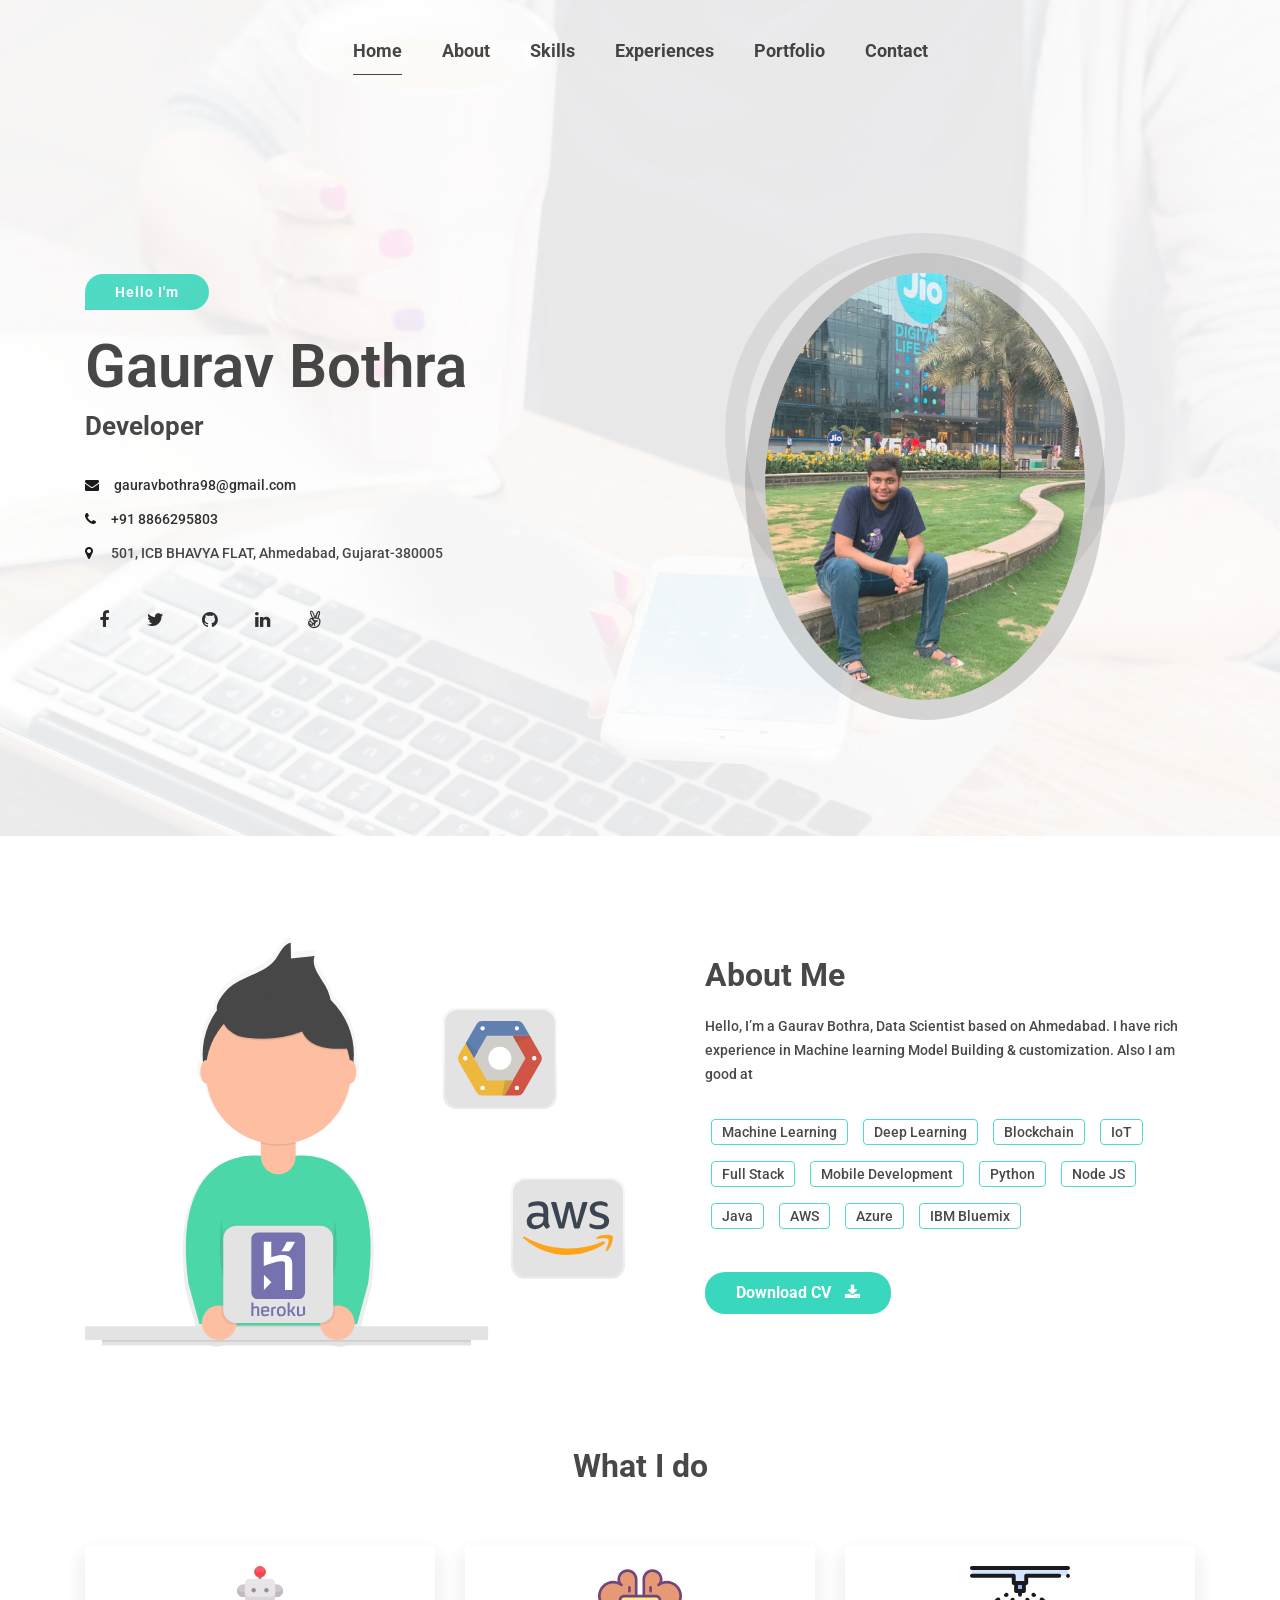
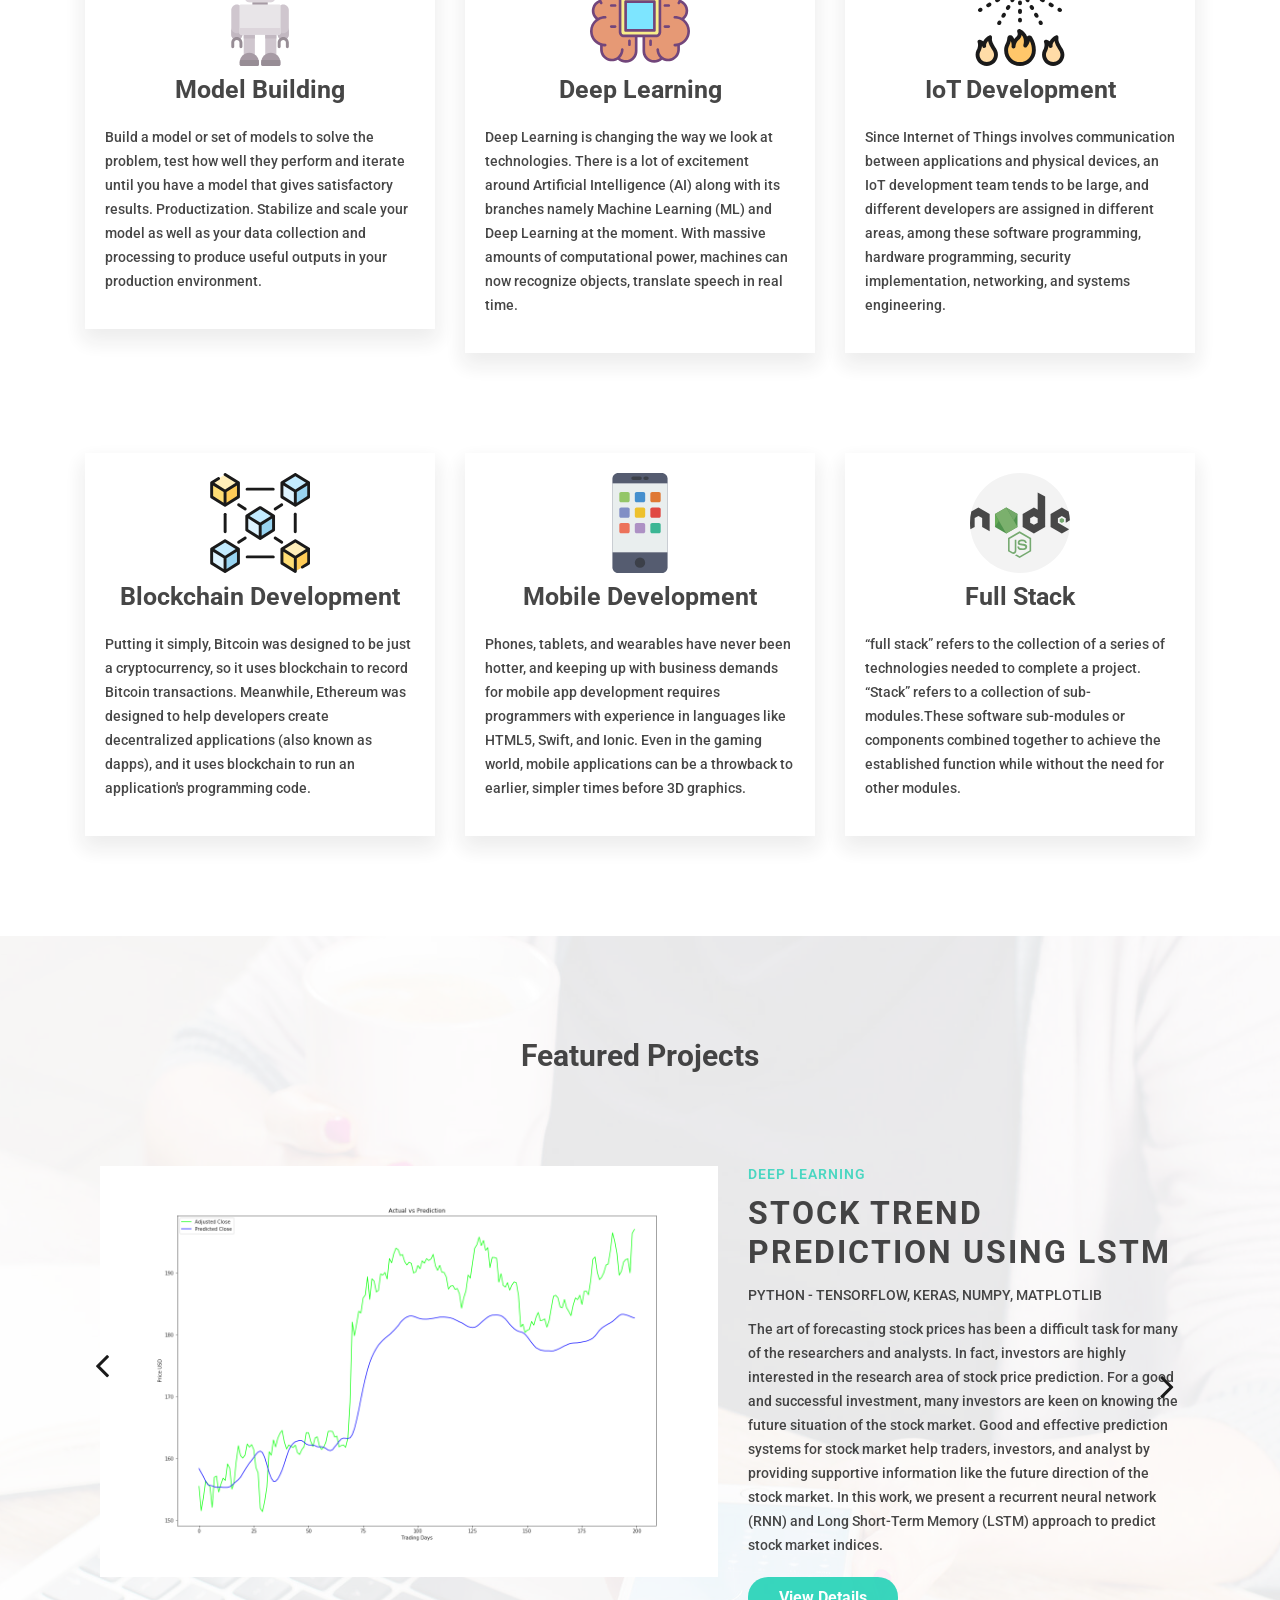
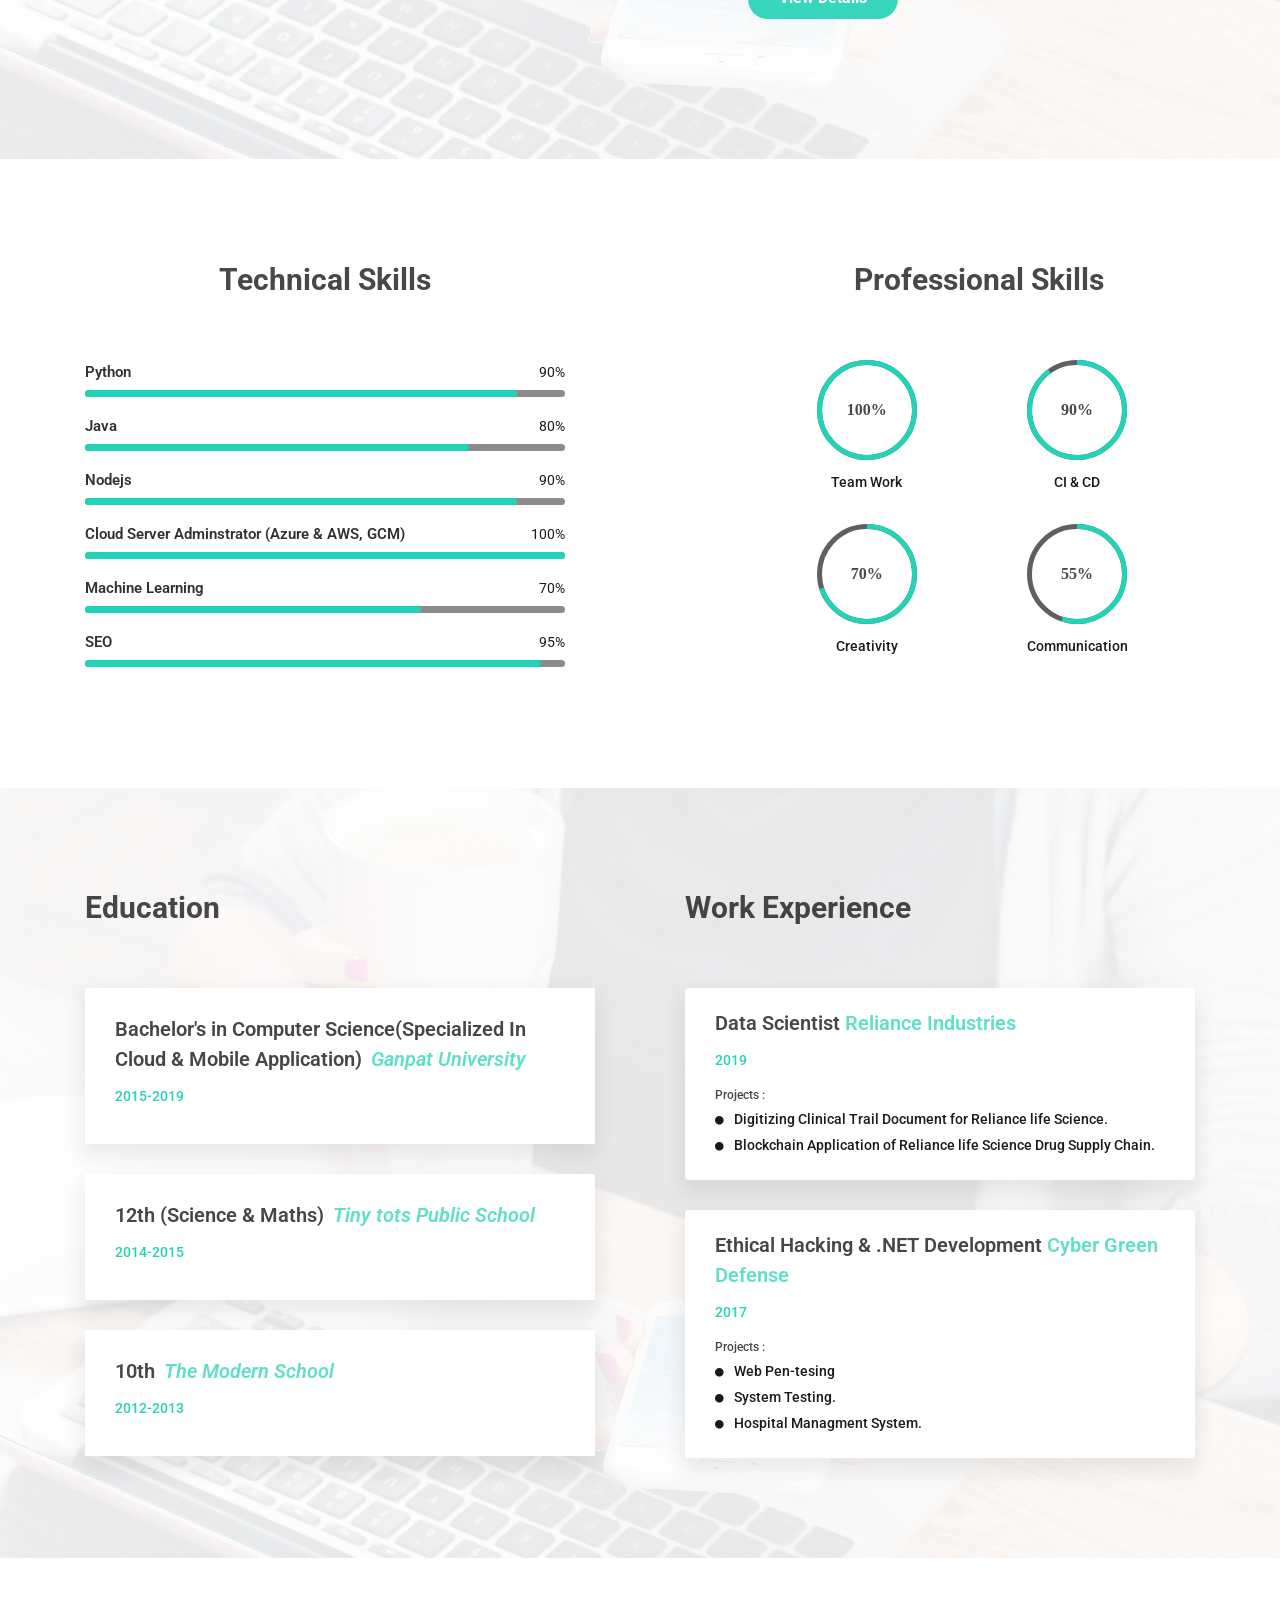
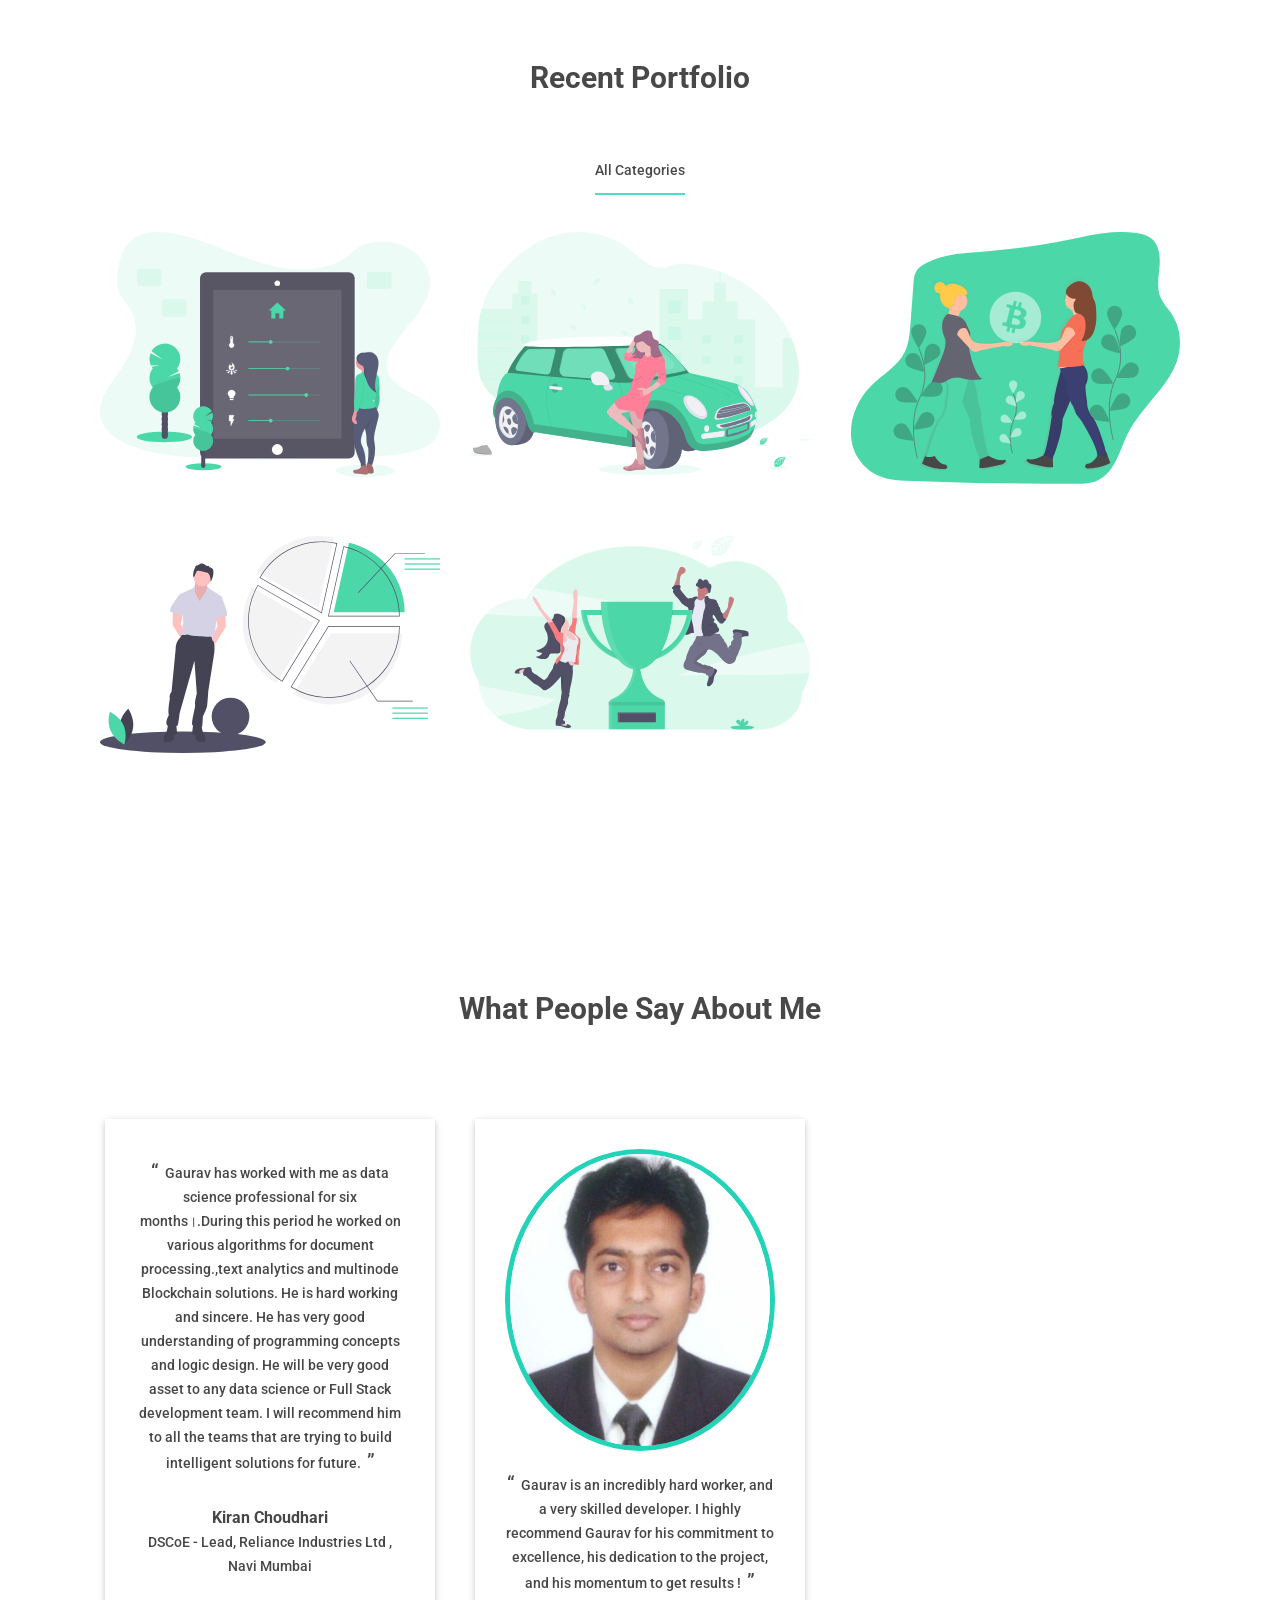
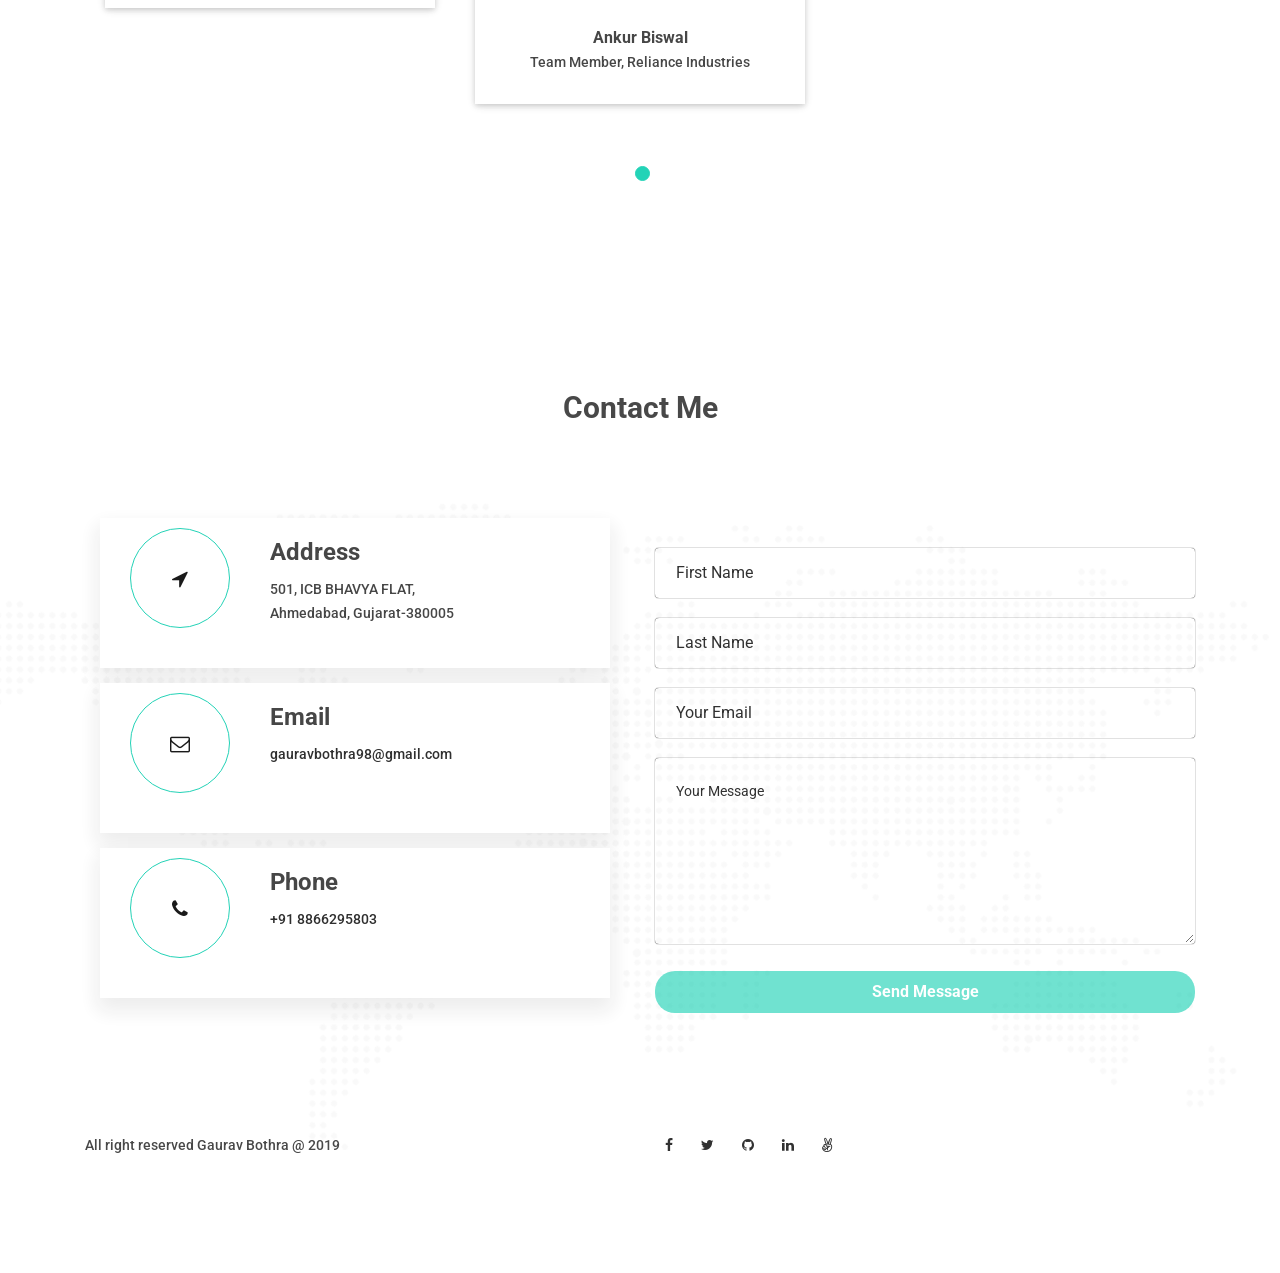
==== index.html @ 5c500e9c "add new project :: ABSA" ====
<!doctype html>
<html lang="en">

<head>
    <title>Gaurav Bothra : Blockchain Developer | ML & DL Expert | IoT Developer </title>
    <!-- Required meta tags -->
    <meta charset="utf-8">
    <meta http-equiv="X-UA-Compatible" content="IE=edge">
    <meta name="description"
        content="Gaurav Bothra : Blockchain Developer | ML & DL Expert | IoT Developer | Full Stack Developer" />
    <meta name="keywords"
        content="Gaurav Bothra, Blockchain, Machine Learning, Deep Learning, Internet of Things, Cloud Computing, Linux Developer, Networking, Server Administration, Nodejs, python, java, Android, Swift, gauravbothra98@gmail.com, gaurav bothra, ankur,expert iot developers,gaurav mobile,firebase ml vision,dl to ml,ganpat university,ionic app development in ahmedabad,ml to dl,bluemix iot,azure opencv,blockchain python,iot blockchain,blockchain developer,pharmaceutical forecasting models " />
    <meta property="og:site_name" content="Gaurav Bothra">
    <meta name="viewport" content="width=device-width, initial-scale=1, shrink-to-fit=no">
    <meta property="og:title"
        content="Gaurav Bothra : Blockchain Developer | ML & DL Expert | IoT Developer | Full Stack Developer" />
    <meta property="og:type" content="website" />
    <meta property="og:locale" content="en_GB" />
    <meta property="og:url" content="https://gaurav-bothra.github.io/" />
    <meta property="og:image" content="https://gaurav-bothra.github.io/assets/images/profile-min.jpg" />
    <meta property="og:image:secure_url" content="https://gaurav-bothra.github.io/assets/images/profile-min.jpg" />
    <meta property="og:image:type" content="image/jpeg" />
    <meta property="og:image:width" content="400" />
    <meta property="og:image:height" content="300" />
    <meta 
     name='viewport' 
     content='width=device-width, initial-scale=1.0, maximum-scale=1.0, user-scalable=0' 
/>
    <meta property="og:image:alt" content="Gaurav Bothra" />
    <script src="https://cdn.onesignal.com/sdks/OneSignalSDK.js" async=""></script>
<script>
  var OneSignal = window.OneSignal || [];
  OneSignal.push(function() {
    OneSignal.init({
      appId: "223c9921-5745-4fd7-af3d-1e170a75973d",
    });
  });
</script>
    <link rel="apple-touch-icon" sizes="57x57" href="/icons/apple-icon-57x57.png">
<link rel="apple-touch-icon" sizes="60x60" href="/icons/apple-icon-60x60.png">
<link rel="apple-touch-icon" sizes="72x72" href="/icons/apple-icon-72x72.png">
<link rel="apple-touch-icon" sizes="76x76" href="/icons/apple-icon-76x76.png">
<link rel="apple-touch-icon" sizes="114x114" href="/icons/apple-icon-114x114.png">
<link rel="apple-touch-icon" sizes="120x120" href="/icons/apple-icon-120x120.png">
<link rel="apple-touch-icon" sizes="144x144" href="/icons/apple-icon-144x144.png">
<link rel="apple-touch-icon" sizes="152x152" href="/icons/apple-icon-152x152.png">
<link rel="apple-touch-icon" sizes="180x180" href="/icons/apple-icon-180x180.png">
<link rel="icon" type="image/png" sizes="192x192"  href="/icons/android-icon-192x192.png">
<link rel="icon" type="image/png" sizes="32x32" href="/icons/favicon-32x32.png">
<link rel="icon" type="image/png" sizes="96x96" href="/icons/favicon-96x96.png">
<link rel="icon" type="image/png" sizes="16x16" href="/icons/favicon-16x16.png">
<link rel="manifest" href="/icons/manifest.json">
<meta name="msapplication-TileColor" content="#ffffff">
<meta name="msapplication-TileImage" content="/ms-icon-144x144.png">
<meta name="theme-color" content="#37d6bd">
    <!-- Google Tag Manager -->
    <script>
        (function (w, d, s, l, i) {
            w[l] = w[l] || [];
            w[l].push({
                'gtm.start': new Date().getTime(),
                event: 'gtm.js'
            });
            var f = d.getElementsByTagName(s)[0],
                j = d.createElement(s),
                dl = l != 'dataLayer' ? '&l=' + l : '';
            j.async = true;
            j.src =
                'https://www.googletagmanager.com/gtm.js?id=' + i + dl;
            f.parentNode.insertBefore(j, f);
        })(window, document, 'script', 'dataLayer', 'GTM-N3LH64W');
    </script>
    <!-- End Google Tag Manager -->
    <!-- FAV AND ICONS   -->
    <link rel="shortcut icon" type="image/png" href="/images/favicon.png">


    <!-- Google Font-->
    <link href="//fonts.googleapis.com/css?family=Roboto" rel="stylesheet">
    <!-- Font Awesome -->
    <link rel="stylesheet" href="https://cdnjs.cloudflare.com/ajax/libs/font-awesome/4.7.0/css/font-awesome.min.css">
    <!-- Bootstrap CSS -->
    <link rel="stylesheet" href="assets/plugins/css/bootstrap.min.css">
    <!-- Animate CSS-->
    <link rel="stylesheet" href="assets/plugins/css/animate.css">
    <!-- Owl Carousel CSS-->
    <link rel="stylesheet" href="assets/plugins/css/owl.css">
    <!-- Fancybox-->
    <link rel="stylesheet" href="assets/plugins/css/jquery.fancybox.min.css">

    <!-- Custom CSS-->
    <link rel="stylesheet" href="assets/css/styles.css">
    <link rel="stylesheet" href="assets/css/responsive.css">
    <!-- Global site tag (gtag.js) - Google Analytics -->
<script async src="https://www.googletagmanager.com/gtag/js?id=UA-27256132-4"></script>
<script>
  window.dataLayer = window.dataLayer || [];
  function gtag(){dataLayer.push(arguments);}
  gtag('js', new Date());

  gtag('config', 'UA-27256132-4');
</script>


    <script type='application/ld+json'>
        {
            "@context": "http://www.schema.org",
            "@type": "person",
            "name": "Gaurav Bothra",
            "jobTitle": "Data Scientist & Software Developer",
            "url": "https://gaurav-bothra.github.io/assets/images/profile.jpg",
            "address": {
                "@type": "PostalAddress",
                "streetAddress": "501 ICB Bhavya Flat, Opp Parimal Hospital",
                "addressLocality": "Ahmedabad",
                "addressRegion": "Gujarat",
                "postalCode": "380005",
                "addressCountry": "India"
            },
            "email": "gauravbothra98@gmail.com",
            "telephone": "+91 8866295804",
            "birthDate": "1998-07-12"
        }
    </script>
    <script type="application/ld+json">
        {
            "@context": "https://schema.org",
            "@type": "Person",
            "name": "Gaurav Bothra",
            "url": "https://gaurav-bothra.github.io",
            "sameAs": [
                "http://www.facebook.com/w0rm32",
                "http://www.linkedin.com/in/gauravbothra",
                "https://github.com/gaurav-bothra"
            ]
        }
    </script>

    <script type='application/ld+json'>
        {
            "@context": "http://www.schema.org",
            "@type": "product",
            "brand": "Machine Learning & Deep Learning",
            "name": "Stock Price Prediction",
            "image": "https://github.com/gaurav-bothra/LSTM_Stock_Trend_Prediction",
            "description": "The art of forecasting stock prices has been a difficult task for many of the researchers and analysts. In fact, investors are highly interested in the research area of stock price prediction. For a good and successful investment, many investors are keen on knowing the future situation of the stock market. Good and effective prediction systems for stock market help traders, investors, and analyst by providing supportive information like the future direction of the stock market. In this work, we present a recurrent neural network (RNN) and Long Short-Term Memory (LSTM) approach to predict stock market indices.",
            "aggregateRating": {
                "@type": "aggregateRating",
                "ratingValue": "5",
                "reviewCount": "5"
            }
        }
    </script>

    <script type='application/ld+json'>
        {
            "@context": "http://www.schema.org",
            "@type": "WebSite",
            "name": "Gaurav Bothra",
            "alternateName": "Gaurav Bothra",
            "url": "https://gaurav-bothra.github.io"
        }
    </script>
    <meta name="msvalidate.01" content="E7F02C8D6FAFC712284FDE3CC5578C6F" />

</head>

<body class="white-vertion black-bg">

    <!-- Google Tag Manager (noscript) -->
    <noscript><iframe src="https://www.googletagmanager.com/ns.html?id=GTM-N3LH64W" height="0" width="0"
            style="display:none;visibility:hidden"></iframe></noscript>
    <!-- End Google Tag Manager (noscript) -->
    <!-- Start Loader -->
    <div class="section-loader">
        <div class="loader">
            <div></div>
            <div></div>
        </div>
    </div>
    <!-- End Loader -->

    <!--
        ===================
           NAVIGATION
        ===================
        -->
    <header class="black-bg mh-header mh-fixed-nav nav-scroll mh-xs-mobile-nav" id="mh-header">
        <div class="overlay"></div>
        <div class="container">
            <div class="row">
                <nav class="navbar navbar-expand-lg mh-nav nav-btn">
                    <button class="navbar-toggler" type="button" data-toggle="collapse"
                        data-target="#navbarSupportedContent" aria-controls="navbarSupportedContent"
                        aria-expanded="false" aria-label="Toggle navigation">
                        <span class="navbar-toggler-icon icon"></span>
                    </button>

                    <div class="collapse navbar-collapse" id="navbarSupportedContent">
                        <ul class="navbar-nav mr-auto ml-auto">
                            <li class="nav-item active">
                                <a class="nav-link" href="#home">Home</a>
                            </li>
                            <li class="nav-item">
                                <a class="nav-link" href="#about">About</a>
                            </li>
                            <li class="nav-item">
                                <a class="nav-link" href="#skills">Skills</a>
                            </li>
                            <li class="nav-item">
                                <a class="nav-link" href="#experience">Experiences</a>
                            </li>
                            <li class="nav-item">
                                <a class="nav-link" href="#portfolio">Portfolio</a>
                            </li>
                            <li class="nav-item">
                                <a class="nav-link" href="#contact">Contact</a>
                            </li>
                        </ul>
                    </div>
                </nav>
            </div>
        </div>
    </header>

    <!--
        ===================
           Home
        ===================
        -->
    <section class="mh-home image-bg home-2-img" id="home">
        <div class="img-foverlay img-color-overlay">
            <div class="container">
                <div class="row section-separator xs-column-reverse vertical-middle-content home-padding">
                    <div class="col-sm-6">
                        <div class="mh-header-info">
                            <div class="mh-promo wow fadeInUp" data-wow-duration="0.8s" data-wow-delay="0.1s">
                                <span>Hello I'm</span>
                            </div>

                            <h2 class="wow fadeInUp" data-wow-duration="0.8s" data-wow-delay="0.2s">Gaurav Bothra</h2>
                            <h4 class="wow fadeInUp" data-wow-duration="0.8s" data-wow-delay="0.3s">Developer</h4>

                            <ul>
                                <li class="wow fadeInUp" data-wow-duration="0.8s" data-wow-delay="0.4s"><i
                                        class="fa fa-envelope"></i><a
                                        href="mailto:gauravbothra98@gmail.com">gauravbothra98@gmail.com</a></li>
                                <li class="wow fadeInUp" data-wow-duration="0.8s" data-wow-delay="0.5s"><i
                                        class="fa fa-phone"></i><a href="callto:+91 8866295803">+91 8866295803</a></li>
                                <li class="wow fadeInUp" data-wow-duration="0.8s" data-wow-delay="0.6s"><i
                                        class="fa fa-map-marker"></i>
                                    <address>501, ICB BHAVYA FLAT, Ahmedabad, Gujarat-380005</address>
                                </li>
                            </ul>

                            <ul class="social-icon wow fadeInUp" data-wow-duration="0.8s" data-wow-delay="0.7s">
                                <li><a href="https://www.facebook.com/w0rm1339"><i class="fa fa-facebook"></i></a></li>
                                <li><a href="https://twitter.com/gauravbothra1"><i class="fa fa-twitter"></i></a></li>
                                <li><a href="https://github.com/gaurav-bothra/"><i class="fa fa-github"></i></a></li>
                                <li><a href="https://www.linkedin.com/in/gaurav-bothra-63171013a/"><i class="fa fa-linkedin"></i></a></li>
                                <li><a href="https://angel.co/gaurav-bothra-3"><i class="fa fa-angellist"></i></a></li>
                            </ul>
                        </div>
                    </div>
                    <div class="col-sm-6">
                        <div class="hero-img wow fadeInUp" data-wow-duration="0.8s" data-wow-delay="0.6s">
                            <div class="img-border">
                                <img src="assets/images/profile.jpg" alt="" class="img-fluid">
                            </div>
                        </div>
                    </div>
                </div>
            </div>
        </div>
    </section>

    <!--
        ===================
           ABOUT
        ===================
        -->
    <section class="mh-about" id="about">
        <div class="container">
            <div class="row section-separator">
                <div class="col-sm-12 col-md-6">
                    <div class="mh-about-img shadow-2 wow fadeInUp" data-wow-duration="0.8s" data-wow-delay="0.4s">
                        <img src="assets/images/undraw_cloud_hosting_aodd.svg" alt="" class="img-fluid">
                    </div>
                </div>
                <div class="col-sm-12 col-md-6">
                    <div class="mh-about-inner">
                        <h2 class="wow fadeInUp" data-wow-duration="0.8s" data-wow-delay="0.1s">About Me</h2>
                        <p class="wow fadeInUp" data-wow-duration="0.8s" data-wow-delay="0.2s">Hello, I’m a Gaurav
                            Bothra, Data Scientist based on Ahmedabad.
                            I have rich experience in Machine learning Model Building &
                            customization. Also I am good at</p>
                        <div class="mh-about-tag wow fadeInUp" data-wow-duration="0.8s" data-wow-delay="0.3s">
                            <ul>
                                <li><span>Machine Learning</span></li>
                                <li><span>Deep Learning</span></li>
                                <li><span>Blockchain</span></li>
                                <li><span>IoT</span></li>
                                <li><span>Full Stack</span></li>
                                <li><span>Mobile Development</span></li>
                                <li><span>Python</span></li>
                                <li><span>Node JS</span></li>
                                <li><span>Java</span></li>
                                <li><span>AWS</span></li>
                                <li><span>Azure</span></li>
                                <li><span>IBM Bluemix</span></li>
                            </ul>
                        </div>
                        <a href="/assets/Gaurav Bothra.pdf" class="btn btn-fill wow fadeInUp" data-wow-duration="0.8s"
                            data-wow-delay="0.4s">Download CV <i class="fa fa-download"></i></a>
                    </div>
                </div>
            </div>
        </div>
    </section>

    <!--
        ===================
           SERVICE
        ===================
        -->
    <section class="mh-service">
        <div class="container">
            <div class="row">
                <div class="col-sm-12 text-center section-title wow fadeInUp" data-wow-duration="0.8s"
                    data-wow-delay="0.2s">
                    <h2>What I do</h2>
                </div>
                <div class="col-sm-4">
                    <div class="mh-service-item shadow-1 dark-bg wow fadeInUp" data-wow-duration="0.8s"
                        data-wow-delay="0.3s">
                        <center><svg height="100px" viewBox="-109 0 512 512" width="100px"
                                xmlns="http://www.w3.org/2000/svg">
                                <path
                                    d="m28.476562 197.242188c-15.703124 0-28.476562 12.773437-28.476562 28.476562v124.566406c0 15.703125 12.773438 28.476563 28.476562 28.476563 15.703126 0 28.476563-12.773438 28.476563-28.476563v-124.570312c0-15.699219-12.777344-28.472656-28.476563-28.472656zm0 0"
                                    fill="#cac0c9" />
                                <path
                                    d="m28.476562 344.058594c-15.703124 0-28.476562-12.777344-28.476562-28.476563v34.703125c0 15.703125 12.773438 28.476563 28.476562 28.476563 15.703126 0 28.476563-12.773438 28.476563-28.476563v-34.703125c0 15.699219-12.777344 28.476563-28.476563 28.476563zm0 0"
                                    fill="#bbb0ba" />
                                <path
                                    d="m49.429688 420.671875c-4.152344 0-7.519532-3.367187-7.519532-7.523437v-20.953126c0-7.40625-6.027344-13.433593-13.433594-13.433593s-13.433593 6.027343-13.433593 13.433593v20.953126c0 4.15625-3.367188 7.523437-7.519531 7.523437-4.15625 0-7.523438-3.367187-7.523438-7.523437v-20.953126c0-15.703124 12.773438-28.476562 28.476562-28.476562 15.703126 0 28.476563 12.773438 28.476563 28.476562v20.953126c0 4.15625-3.367187 7.523437-7.523437 7.523437zm0 0"
                                    fill="#8c808a" />
                                <path
                                    d="m179.039062 170.925781h-63.515624c-4.152344 0-7.519532 3.371094-7.519532 7.523438v26.3125c0 4.15625 3.367188 7.523437 7.519532 7.523437h63.515624c4.15625 0 7.523438-3.367187 7.523438-7.523437v-26.3125c0-4.15625-3.367188-7.523438-7.523438-7.523438zm0 0"
                                    fill="#9c8f9a" />
                                <path
                                    d="m147.28125 81.546875c-4.152344 0-7.519531-3.367187-7.519531-7.519531v-23.566406c0-4.152344 3.367187-7.519532 7.519531-7.519532 4.15625 0 7.523438 3.367188 7.523438 7.519532v23.566406c0 4.152344-3.367188 7.519531-7.523438 7.519531zm0 0"
                                    fill="#8c808a" />
                                <path
                                    d="m113.191406 336.535156h-41.910156c-4.152344 0-7.523438 3.367188-7.523438 7.523438v113.035156c0 2.695312 1.445313 5.1875 3.785157 6.527344 2.339843 1.339844 5.21875 1.324218 7.546875-.042969 5.183594-3.042969 11.113281-4.652344 17.144531-4.652344s11.960937 1.609375 17.148437 4.652344c1.175782.691406 2.492188 1.035156 3.808594 1.035156 1.289063 0 2.578125-.332031 3.738282-.992187 2.339843-1.339844 3.78125-3.832032 3.78125-6.527344v-113.035156c0-4.15625-3.367188-7.523438-7.519532-7.523438zm0 0"
                                    fill="#cac0c9" />
                                <path
                                    d="m223.285156 336.535156h-41.910156c-4.15625 0-7.519531 3.367188-7.519531 7.523438v113.035156c0 2.695312 1.441406 5.1875 3.78125 6.527344 2.339843 1.339844 5.21875 1.324218 7.542969-.042969 5.1875-3.042969 11.117187-4.652344 17.148437-4.652344s11.960937 1.609375 17.148437 4.652344c1.175782.691406 2.492188 1.035156 3.808594 1.035156 1.289063 0 2.578125-.332031 3.738282-.992187 2.339843-1.339844 3.78125-3.832032 3.78125-6.527344v-113.035156c0-4.15625-3.367188-7.523438-7.519532-7.523438zm0 0"
                                    fill="#cac0c9" />
                                <path
                                    d="m113.191406 336.535156h-41.910156c-4.152344 0-7.523438 3.367188-7.523438 7.523438v27.074218h56.953126v-27.074218c0-4.15625-3.367188-7.523438-7.519532-7.523438zm0 0"
                                    fill="#bbb0ba" />
                                <path
                                    d="m223.285156 336.535156h-41.910156c-4.15625 0-7.519531 3.367188-7.519531 7.523438v27.074218h56.949219v-27.074218c0-4.15625-3.367188-7.523438-7.519532-7.523438zm0 0"
                                    fill="#bbb0ba" />
                                <path
                                    d="m232.035156 93.28125c-6.894531 0-13.503906 2.117188-19.113281 6.117188-1.980469 1.414062-3.152344 3.691406-3.152344 6.125v41.429687c0 2.429687 1.171875 4.710937 3.152344 6.125 5.609375 4 12.21875 6.113281 19.113281 6.113281 18.171875 0 32.953125-14.78125 32.953125-32.953125s-14.78125-32.957031-32.953125-32.957031zm0 0"
                                    fill="#cac0c9" />
                                <path
                                    d="m81.644531 99.398438c-5.609375-4-12.21875-6.117188-19.113281-6.117188-18.171875 0-32.957031 14.785156-32.957031 32.957031s14.785156 32.953125 32.957031 32.953125c6.890625 0 13.5-2.113281 19.113281-6.113281 1.976563-1.414063 3.152344-3.695313 3.152344-6.125v-41.429687c0-2.433594-1.175781-4.714844-3.152344-6.125zm0 0"
                                    fill="#cac0c9" />
                                <path
                                    d="m232.035156 134.695312c-6.894531 0-13.503906-2.113281-19.113281-6.113281-1.980469-1.414062-3.152344-3.695312-3.152344-6.125v24.496094c0 2.429687 1.171875 4.710937 3.152344 6.125 5.609375 4 12.21875 6.113281 19.113281 6.113281 18.171875 0 32.953125-14.78125 32.953125-32.953125 0-4.328125-.84375-8.460937-2.367187-12.25-4.875 12.121094-16.742188 20.707031-30.585938 20.707031zm0 0"
                                    fill="#bbb0ba" />
                                <path
                                    d="m81.644531 128.582031c-5.609375 4-12.21875 6.113281-19.113281 6.113281-13.84375 0-25.714844-8.585937-30.585938-20.707031-1.523437 3.789063-2.371093 7.921875-2.371093 12.25 0 18.171875 14.785156 32.953125 32.957031 32.953125 6.890625 0 13.5-2.113281 19.113281-6.113281 1.976563-1.414063 3.152344-3.695313 3.152344-6.125v-24.496094c0 2.429688-1.175781 4.710938-3.152344 6.125zm0 0"
                                    fill="#bbb0ba" />
                                <path
                                    d="m202.246094 66.503906h-109.929688c-12.441406 0-22.5625 10.125-22.5625 22.566406v74.335938c0 12.441406 10.121094 22.5625 22.5625 22.5625h109.929688c12.441406 0 22.566406-10.121094 22.566406-22.5625v-74.335938c0-12.441406-10.125-22.566406-22.566406-22.566406zm0 0"
                                    fill="#e6e2e6" />
                                <path
                                    d="m202.246094 157.261719h-109.929688c-12.441406 0-22.5625-10.125-22.5625-22.566407v28.710938c0 12.441406 10.121094 22.5625 22.5625 22.5625h109.929688c12.441406 0 22.566406-10.121094 22.566406-22.5625v-28.710938c0 12.441407-10.125 22.566407-22.566406 22.566407zm0 0"
                                    fill="#d8d1d7" />
                                <path
                                    d="m114.613281 135.78125c-6.324219 0-11.46875-5.144531-11.46875-11.46875s5.144531-11.464844 11.46875-11.464844c6.320313 0 11.464844 5.140625 11.464844 11.464844s-5.144531 11.46875-11.464844 11.46875zm0 0"
                                    fill="#8c808a" />
                                <path
                                    d="m179.953125 135.78125c-6.324219 0-11.464844-5.144531-11.464844-11.46875s5.144531-11.464844 11.464844-11.464844c6.324219 0 11.46875 5.140625 11.46875 11.464844s-5.144531 11.46875-11.46875 11.46875zm0 0"
                                    fill="#8c808a" />
                                <path
                                    d="m147.28125 0c-15.984375 0-28.992188 13.007812-28.992188 28.992188 0 15.984374 13.007813 28.992187 28.992188 28.992187 15.988281 0 28.992188-13.007813 28.992188-28.992187 0-15.984376-13.003907-28.992188-28.992188-28.992188zm0 0"
                                    fill="#ff4755" />
                                <path
                                    d="m147.28125 35.214844c-11.945312 0-22.226562-7.265625-26.660156-17.609375-1.496094 3.5-2.332032 7.347656-2.332032 11.386719 0 15.984374 13.007813 28.992187 28.992188 28.992187s28.992188-13.007813 28.992188-28.992187c0-4.039063-.832032-7.886719-2.332032-11.386719-4.433594 10.34375-14.710937 17.609375-26.660156 17.609375zm0 0"
                                    fill="#fc2b3a" />
                                <path
                                    d="m92.234375 443.882812c-27.015625 0-48.996094 21.980469-48.996094 48.996094v11.597656c0 4.15625 3.371094 7.523438 7.523438 7.523438h82.945312c4.15625 0 7.523438-3.367188 7.523438-7.523438v-11.597656c0-27.015625-21.980469-48.996094-48.996094-48.996094zm0 0"
                                    fill="#9c8f9a" />
                                <path
                                    d="m50.761719 512h82.945312c4.15625 0 7.523438-3.367188 7.523438-7.523438v-11.597656c0-3.816406-.453125-7.523437-1.28125-11.089844h-95.429688c-.828125 3.566407-1.28125 7.273438-1.28125 11.089844v11.597656c0 4.15625 3.371094 7.523438 7.523438 7.523438zm0 0"
                                    fill="#8c808a" />
                                <path
                                    d="m266.089844 197.242188c15.699218 0 28.476562 12.773437 28.476562 28.476562v124.566406c0 15.703125-12.777344 28.476563-28.476562 28.476563-15.703125 0-28.476563-12.773438-28.476563-28.476563v-124.570312c0-15.699219 12.773438-28.472656 28.476563-28.472656zm0 0"
                                    fill="#cac0c9" />
                                <path
                                    d="m266.089844 344.058594c15.699218 0 28.476562-12.777344 28.476562-28.476563v34.703125c0 15.703125-12.777344 28.476563-28.476562 28.476563-15.703125 0-28.476563-12.773438-28.476563-28.476563v-34.703125c0 15.699219 12.773438 28.476563 28.476563 28.476563zm0 0"
                                    fill="#bbb0ba" />
                                <path
                                    d="m245.136719 420.671875c4.152343 0 7.519531-3.367187 7.519531-7.523437v-20.953126c0-7.40625 6.027344-13.433593 13.433594-13.433593s13.433594 6.027343 13.433594 13.433593v20.953126c0 4.15625 3.367187 7.523437 7.519531 7.523437 4.15625 0 7.523437-3.367187 7.523437-7.523437v-20.953126c0-15.703124-12.773437-28.476562-28.476562-28.476562s-28.476563 12.773438-28.476563 28.476562v20.953126c0 4.15625 3.367188 7.523437 7.523438 7.523437zm0 0"
                                    fill="#8c808a" />
                                <path
                                    d="m245.132812 197.242188h-195.703124c-4.152344 0-7.519532 3.367187-7.519532 7.519531v139.296875c0 4.152344 3.367188 7.519531 7.519532 7.519531h195.703124c4.15625 0 7.523438-3.367187 7.523438-7.519531v-139.296875c0-4.152344-3.367188-7.519531-7.523438-7.519531zm0 0"
                                    fill="#e6e2e6" />
                                <path
                                    d="m41.910156 316.980469v27.078125c0 4.152344 3.367188 7.519531 7.519532 7.519531h195.703124c4.15625 0 7.523438-3.367187 7.523438-7.519531v-27.078125zm0 0"
                                    fill="#d8d1d7" />
                                <path
                                    d="m202.332031 443.882812c-27.019531 0-48.996093 21.980469-48.996093 48.996094v11.597656c0 4.15625 3.367187 7.523438 7.519531 7.523438h82.949219c4.15625 0 7.523437-3.367188 7.523437-7.523438v-11.597656c-.003906-27.015625-21.980469-48.996094-48.996094-48.996094zm0 0"
                                    fill="#9c8f9a" />
                                <path
                                    d="m160.855469 512h82.949219c4.152343 0 7.519531-3.367188 7.519531-7.523438v-11.597656c0-3.816406-.449219-7.523437-1.28125-11.089844h-95.425781c-.832032 3.566407-1.28125 7.273438-1.28125 11.089844v11.597656c0 4.15625 3.367187 7.523438 7.519531 7.523438zm0 0"
                                    fill="#8c808a" /></svg>
                            <h3>Model Building</h3>
                        </center>
                        <p>
                            Build a model or set of models to solve the problem, test how well they perform and iterate
                            until you have a model that gives satisfactory results. Productization. Stabilize and scale
                            your model as well as your data collection and processing to produce useful outputs in your
                            production environment.
                        </p>
                    </div>
                </div>
                <div class="col-sm-4">
                    <div class="mh-service-item shadow-1 dark-bg wow fadeInUp" data-wow-duration="0.8s"
                        data-wow-delay="0.5s">
                        <center><svg height="100px" viewBox="0 -15 452.00101 452" width="100px"
                                xmlns="http://www.w3.org/2000/svg">
                                <path
                                    d="m316.878906 65.625c23.25-12.671875 51.945313-9.425781 71.773438 8.121094s26.539062 45.632812 16.789062 70.25c17.214844 4.988281 29.820313 19.722656 32.089844 37.503906 2.265625 17.777344-6.238281 35.207031-21.652344 44.355469 21.304688 13.003906 32.902344 37.375 29.554688 62.105469-3.351563 24.734374-21.007813 45.144531-45.003906 52.015624v22.828126c.003906 17.78125-10 34.054687-25.867188 42.078124-15.867188 8.023438-34.902344 6.4375-49.222656-4.105468-13.09375 14.425781-33.710938 19.3125-51.886719 12.296875-18.175781-7.019531-30.164063-24.496094-30.164063-43.980469v-67.929688h54.710938c9.941406 0 18-8.058593 18-18v-144c0-9.941406-8.058594-18-18-18h-54.710938v-75.789062c.011719-16.484375 10.3125-31.207031 25.792969-36.871094 15.484375-5.660156 32.851563-1.054687 43.496094 11.535156 10.640625 12.589844 12.292969 30.484376 4.132813 44.804688zm0 0"
                                    fill="#e48e66" />
                                <path
                                    d="m208.710938 301.164062h-54.710938c-9.941406 0-18-8.058593-18-18v-144c0-9.941406 8.058594-18 18-18h144c9.941406 0 18 8.058594 18 18v144c0 9.941407-8.058594 18-18 18zm82.289062-25v-130h-130v130zm0 0"
                                    fill="#f8ec7d" />
                                <path d="m161 146.164062h130v130h-130zm0 0" fill="#6fe3ff" />
                                <path
                                    d="m46.558594 143.996094c-9.664063-24.40625-3.148438-52.25 16.339844-69.839844 19.488281-17.585938 47.851562-21.21875 71.140624-9.109375l1.25-.203125c-8.167968-14.324219-6.519531-32.222656 4.125-44.820312 10.644532-12.59375 28.019532-17.199219 43.503907-11.535157 15.488281 5.664063 25.789062 20.398438 25.792969 36.886719v75.789062h-54.710938c-9.941406 0-18 8.058594-18 18v144c0 9.941407 8.058594 18 18 18h54.710938v67.929688c0 19.484375-11.984376 36.960938-30.160157 43.980469-18.175781 7.015625-38.796875 2.128906-51.890625-12.296875-14.320312 10.542968-33.351562 12.128906-49.222656 4.105468-15.867188-8.023437-25.871094-24.296874-25.867188-42.078124v-22.828126c-23.992187-6.871093-41.652343-27.28125-45-52.015624-3.351562-24.730469 8.246094-49.101563 29.550782-62.105469-15.414063-9.148438-23.917969-26.578125-21.652344-44.355469 2.269531-17.78125 14.875-32.515625 32.089844-37.503906zm0 0"
                                    fill="#e48e66" />
                                <g fill="#63316d">
                                    <path
                                        d="m0 279.527344c.09375 29.019531 18.292969 54.894531 45.570312 64.796875v18.480469c-.003906 19.117187 10.257813 36.761718 26.875 46.210937 16.621094 9.445313 37.03125 9.238281 53.457032-.542969 15.570312 14.113282 38 17.71875 57.210937 9.199219 19.214844-8.515625 31.601563-27.558594 31.597657-48.578125v-61.929688h22.578124v61.929688c0 21.019531 12.382813 40.0625 31.597657 48.578125 19.210937 8.519531 41.640625 4.914063 57.214843-9.199219 16.421876 9.78125 36.835938 9.988282 53.453126.542969 16.617187-9.449219 26.882812-27.09375 26.875-46.210937v-18.476563c27.277343-9.90625 45.476562-35.78125 45.570312-64.800781.082031-20.917969-9.417969-40.71875-25.785156-53.742188 12.066406-10.414062 18.570312-25.871094 17.574218-41.777344-.992187-15.90625-9.371093-30.433593-22.640624-39.261718-2.570313-1.703125-5.285157-3.167969-8.113282-4.386719 7.199219-24.320313.445313-50.628906-17.578125-68.472656-18.023437-17.847657-44.398437-24.339844-68.648437-16.902344 3.683594-16.941406-2.632813-34.496094-16.261719-45.207031-13.628906-10.714844-32.179687-12.707032-47.769531-5.128906-15.59375 7.578124-25.488282 23.390624-25.488282 40.726562v69.789062h-22.578124v-69.789062c.035156-17.359375-9.855469-33.207031-25.464844-40.804688-15.605469-7.597656-34.183594-5.605468-47.824219 5.128907s-19.945313 28.320312-16.230469 45.277343c-24.25-7.429687-50.621094-.929687-68.640625 16.917969-18.019531 17.84375-24.777343 44.152344-17.585937 68.472657-13.894532 5.957031-24.425782 17.777343-28.746094 32.269531-4.316406 14.488281-1.976562 30.148437 6.394531 42.742187 2.566407 3.875 5.652344 7.378906 9.171875 10.410156-16.363281 13.023438-25.863281 32.824219-25.785156 53.738282zm154 15.636718c-6.625-.003906-11.992188-5.375-12-12v-144c.007812-6.621093 5.375-11.992187 12-12h144c6.625.007813 11.992188 5.378907 12 12v144c-.007812 6.625-5.375 11.996094-12 12zm95.289062-249.789062c.007813-13.953125 8.71875-26.421875 21.820313-31.230469 13.097656-4.804687 27.808594-.933593 36.839844 9.707031 9.03125 10.636719 10.46875 25.777344 3.601562 37.925782-1.847656 1.109375-3.664062 2.3125-5.417969 3.605468-2.667968 1.964844-3.238281 5.722657-1.273437 8.390626 1.964844 2.667968 5.722656 3.238281 8.390625 1.273437 17.269531-12.730469 40.230469-14.65625 59.378906-4.984375 19.148438 9.667969 31.222656 29.292969 31.230469 50.742188.011719 7.1875-1.34375 14.308593-4 20.984374-1.011719 2.566407-2.21875 5.054688-3.605469 7.4375-1.667968 2.867188-.695312 6.539063 2.167969 8.207032 2.863281 1.664062 6.539063.695312 8.203125-2.167969.707031-1.214844 1.367188-2.460937 2-3.722656 2.050781.898437 4.019531 1.96875 5.886719 3.199219 10.660156 7.082031 17.15625 18.945312 17.386719 31.738281.230468 12.792969-5.839844 24.882812-16.238282 32.34375-10-5.363281-21.171875-8.164063-32.519531-8.160157-3.3125 0-6 2.6875-6 6 0 3.316407 2.6875 6 6 6 28.351563.007813 52.367187 20.894532 56.304687 48.96875 3.941407 28.074219-13.402343 54.765626-40.65625 62.570313-5.089843 1.445313-10.355468 2.175781-15.648437 2.171875-3.3125 0-6 2.6875-6 6s2.6875 6 6 6c3.78125 0 7.558594-.3125 11.289063-.929688v15.359376c0 22.726562-18.421876 41.144531-41.144532 41.144531s-41.144531-18.417969-41.144531-41.144531c0-3.3125-2.6875-6-6-6s-6 2.6875-6 6c.035156 14.40625 5.890625 28.183593 16.238281 38.207031-12.316406 10.015625-29.292968 12.054687-43.625 5.234375-14.335937-6.820313-23.464844-21.277344-23.464844-37.152344v-61.929688h48.710938c13.25-.015624 23.984375-10.75 24-24v-144c-.015625-13.246093-10.75-23.984374-24-24h-48.710938zm-211.800781 109.371094c1.867188-1.230469 3.839844-2.300782 5.890625-3.199219.628906 1.261719 1.289063 2.507813 2 3.71875 1.664063 2.863281 5.339844 3.835937 8.203125 2.167969 2.863281-1.664063 3.835938-5.339844 2.167969-8.203125-1.390625-2.386719-2.59375-4.878907-3.609375-7.449219-8.738281-22.074219-2.847656-47.253906 14.773437-63.164062 17.625-15.90625 43.273438-19.199219 64.34375-8.253907 2.613282 1.367188 5.117188 2.929688 7.488282 4.679688 2.664062 1.972656 6.421875 1.40625 8.390625-1.257813 1.972656-2.664062 1.410156-6.421875-1.257813-8.390625-1.722656-1.277343-3.542968-2.476562-5.417968-3.601562-6.882813-12.144531-5.453126-27.296875 3.574218-37.941407 9.03125-10.648437 23.746094-14.527343 36.851563-9.71875 13.105469 4.808594 21.820312 17.28125 21.824219 31.242188v69.789062h-48.710938c-13.246094.015626-23.984375 10.753907-24 24v144c.015625 13.25 10.753906 23.984376 24 24h48.710938v61.929688c.003906 15.875-9.128907 30.332031-23.464844 37.152344-14.332032 6.820312-31.3125 4.78125-43.625-5.234375 10.347656-10.023438 16.203125-23.800781 16.238281-38.207031 0-3.3125-2.683594-6-6-6-3.3125 0-6 2.6875-6 6-.027344 13.078124-6.242187 25.371093-16.757813 33.144531-12.5 9.199219-29.109374 10.582031-42.957031 3.578125-13.847656-7.003906-22.578125-21.203125-22.574219-36.722656v-15.359376c3.730469.617188 7.507813.929688 11.289063.929688 3.316406 0 6-2.6875 6-6s-2.683594-6-6-6c-15.085937.027344-29.5625-5.953125-40.230469-16.621094-10.667968-10.667968-16.652344-25.140625-16.628906-40.226562-.011719-31.410156 25.453125-56.875 56.859375-56.863282 3.316406 0 6-2.683593 6-6 0-3.3125-2.683594-6-6-6-11.34375-.003906-22.515625 2.800782-32.515625 8.160157-10.398438-7.457031-16.46875-19.546875-16.238281-32.339844.226562-12.792969 6.726562-24.65625 17.382812-31.738281zm0 0" />
                                    <path
                                        d="m178.261719 104.675781c3.3125 0 6-2.6875 6-6v-17.511719c0-3.3125-2.6875-6-6-6-3.316407 0-6 2.6875-6 6v17.511719c0 3.3125 2.683593 6 6 6zm0 0" />
                                    <path
                                        d="m273.742188 75.164062c-3.316407 0-6 2.6875-6 6v17.511719c0 3.3125 2.683593 6 6 6 3.3125 0 6-2.6875 6-6v-17.511719c0-3.3125-2.6875-6-6-6zm0 0" />
                                    <path
                                        d="m178.261719 347.164062c3.3125 0 6-2.683593 6-6v-17.507812c0-3.3125-2.6875-6-6-6-3.316407 0-6 2.6875-6 6v17.507812c0 3.316407 2.683593 6 6 6zm0 0" />
                                    <path
                                        d="m273.742188 317.65625c-3.316407 0-6 2.6875-6 6v17.507812c0 3.316407 2.683593 6 6 6 3.3125 0 6-2.683593 6-6v-17.507812c0-3.3125-2.6875-6-6-6zm0 0" />
                                    <path
                                        d="m338.492188 169.425781h17.507812c3.3125 0 6-2.6875 6-6s-2.6875-6-6-6h-17.507812c-3.316407 0-6 2.6875-6 6s2.683593 6 6 6zm0 0" />
                                    <path
                                        d="m338.492188 264.90625h17.507812c3.3125 0 6-2.6875 6-6s-2.6875-6-6-6h-17.507812c-3.316407 0-6 2.6875-6 6s2.683593 6 6 6zm0 0" />
                                    <path
                                        d="m96 169.425781h17.511719c3.3125 0 6-2.6875 6-6s-2.6875-6-6-6h-17.511719c-3.3125 0-6 2.6875-6 6s2.6875 6 6 6zm0 0" />
                                    <path
                                        d="m96 264.90625h17.511719c3.3125 0 6-2.6875 6-6s-2.6875-6-6-6h-17.511719c-3.3125 0-6 2.6875-6 6s2.6875 6 6 6zm0 0" />
                                    <path
                                        d="m291 140.164062h-130c-3.3125 0-6 2.6875-6 6v130c0 3.316407 2.6875 6 6 6h130c3.3125 0 6-2.683593 6-6v-130c0-3.3125-2.6875-6-6-6zm-6 130h-118v-118h118zm0 0" />
                                </g>
                            </svg>
                            <h3>Deep Learning</h3>
                        </center>
                        <p>
                            Deep Learning is changing the way we look at technologies. There is a lot of excitement
                            around Artificial Intelligence (AI) along with its branches namely Machine Learning (ML) and
                            Deep Learning at the moment.

                            With massive amounts of computational power, machines can now recognize objects, translate
                            speech in real time.
                        </p>
                    </div>
                </div>

                <div class="col-sm-4">
                    <div class="mh-service-item shadow-1 dark-bg wow fadeInUp" data-wow-duration="0.8s"
                        data-wow-delay="0.7s">
                        <center><svg height="100px" viewBox="0 0 512 512.001" width="100px"
                                xmlns="http://www.w3.org/2000/svg">
                                <path
                                    d="m383.378906 434.617188h-.007812c.007812-.011719.015625-.023438.023437-.035157.863281-1.828125 1.84375-3.585937 2.929688-5.273437 10.800781-22.125 2.058593-42.304688 2.058593-42.304688s17.003907 1.839844 24.589844 22.375c-2.988281-10.71875 8.964844-36.164062 30.109375-44.4375-5.269531 22.695313 10.183594 42.886719 21.957031 63.167969 1.746094 2.550781 3.25 5.277344 4.476563 8.15625.003906.007813.003906.011719.007813.015625 2.40625 5.667969 3.742187 11.902344 3.742187 18.445312 0 26.0625-21.128906 47.191407-47.191406 47.191407s-47.191407-21.128907-47.191407-47.191407c-.003906-7.191406 1.617188-14.007812 4.496094-20.109374zm0 0"
                                    fill="#ffd89e" />
                                <path
                                    d="m43.152344 434.617188h-.007813c.007813-.011719.015625-.023438.023438-.035157.863281-1.828125 1.84375-3.585937 2.925781-5.273437 10.800781-22.125 2.058594-42.304688 2.058594-42.304688s17.007812 1.839844 24.59375 22.375c-2.988282-10.71875 8.960937-36.164062 30.105468-44.4375-5.265624 22.695313 10.1875 42.886719 21.960938 63.167969 1.746094 2.550781 3.25 5.277344 4.476562 8.15625 0 .007813.003907.011719.007813.015625h-.003906c2.410156 5.667969 3.746093 11.902344 3.746093 18.445312 0 26.0625-21.128906 47.191407-47.191406 47.191407-26.066406 0-47.191406-21.128907-47.191406-47.191407 0-7.191406 1.613281-14.007812 4.496094-20.109374zm0 0"
                                    fill="#ffd89e" />
                                <path
                                    d="m184.820312 430.863281c0 39.289063 31.851563 71.140625 71.136719 71.140625 39.289063 0 71.140625-31.851562 71.140625-71.140625 0-23.203125-5.230468-41.632812-18.121094-62.746093-2.742187-4.488282-9.597656-2.9375-10.101562 2.300781-2.148438 22.34375-15.855469 36.917969-15.855469 36.917969s17.308594-50.691407-30.007812-74.378907c-.84375-.421875-1.765625.417969-1.433594 1.300781 5.402344 14.480469 3.65625 26.613282-9.203125 37.285157-18.882812 15.675781-19.542969 40.859375-19.542969 40.859375s3.808594-23.492188-11.875-45.789063c-2.914062-4.144531-9.410156-2.335937-9.867187 2.710938-2.925782 32.421875-16.269532 35.691406-16.269532 61.539062zm0 0"
                                    fill="#ffc15a" />
                                <path d="m275.957031 127.980469h-39.996093v-40.871094h39.996093zm0 0" fill="#79b2ff" />
                                <path
                                    d="m10 10h491.921875v40.054688h-213.96875v37.054687h-63.988281v-37.054687h-213.964844zm0 0"
                                    fill="#cee3ff" />
                                <path
                                    d="m501.921875 40.054688c-2.632813 0-5.210937 1.070312-7.070313 2.929687-1.859374 1.859375-2.929687 4.4375-2.929687 7.070313 0 2.628906 1.070313 5.207031 2.929687 7.066406 1.859376 1.859375 4.4375 2.929687 7.070313 2.929687 2.628906 0 5.207031-1.066406 7.066406-2.929687 1.859375-1.859375 2.929688-4.4375 2.929688-7.066406 0-2.632813-1.070313-5.210938-2.929688-7.070313s-4.4375-2.929687-7.066406-2.929687zm0 0" />
                                <path
                                    d="m213.964844 87.109375c0 5.523437 4.476562 10 10 10h2v30.871094c0 5.519531 4.476562 9.996093 9.996094 9.996093h10v8.9375c0 5.523438 4.476562 10 10 10 5.519531 0 9.996093-4.476562 9.996093-10v-8.9375h10c5.519531 0 9.996094-4.476562 9.996094-9.996093v-30.871094h2c5.523437 0 10-4.476563 10-10v-27.054687h158.972656c5.523438 0 10-4.480469 10-10 0-5.519532-4.476562-10-10-10h-168.972656c-5.519531 0-9.996094 4.480468-9.996094 10v27.058593h-43.992187v-27.058593c0-5.519532-4.476563-10-10-10h-213.964844c-5.523438 0-10 4.480468-10 10 0 5.519531 4.476562 10 10 10h203.964844zm51.992187 10v20.871094h-19.996093v-20.871094zm0 0" />
                                <path
                                    d="m10 19.996094h491.921875c5.519531 0 9.996094-4.476563 9.996094-9.996094 0-5.523438-4.476563-10-9.996094-10h-491.921875c-5.523438 0-10 4.476562-10 10 0 5.519531 4.476562 9.996094 10 9.996094zm0 0" />
                                <path
                                    d="m336.632812 153.914062c2.761719-4.78125 1.125-10.898437-3.660156-13.660156l-3.460937-2c-4.78125-2.757812-10.898438-1.121094-13.660157 3.660156-2.757812 4.785157-1.121093 10.898438 3.660157 13.660157l3.464843 2c1.574219.90625 3.292969 1.339843 4.988282 1.339843 3.457031 0 6.816406-1.792968 8.667968-5zm0 0" />
                                <path
                                    d="m417.160156 188.859375c-4.78125-2.761719-10.894531-1.121094-13.660156 3.660156-2.757812 4.78125-1.121094 10.894531 3.660156 13.65625l6.875 3.96875c1.574219.910157 3.292969 1.34375 4.988282 1.34375 3.457031 0 6.816406-1.792969 8.667968-5.003906 2.761719-4.78125 1.125-10.894531-3.660156-13.65625zm0 0" />
                                <path
                                    d="m371.632812 162.574219c-4.785156-2.761719-10.898437-1.125-13.660156 3.660156-2.761718 4.78125-1.125 10.894531 3.660156 13.65625l6.871094 3.96875c1.574219.910156 3.292969 1.34375 4.992188 1.34375 3.453125 0 6.816406-1.796875 8.667968-5.003906 2.761719-4.78125 1.121094-10.894531-3.660156-13.65625zm0 0" />
                                <path
                                    d="m462.691406 215.148438c-4.785156-2.761719-10.898437-1.125-13.660156 3.65625s-1.121094 10.898437 3.660156 13.660156l3.464844 2c1.574219.90625 3.292969 1.339844 4.988281 1.339844 3.457031 0 6.816407-1.792969 8.667969-5 2.761719-4.78125 1.121094-10.898438-3.660156-13.660157zm0 0" />
                                <path
                                    d="m211.617188 184.140625c1.574218.910156 3.292968 1.339844 4.988281 1.339844 3.457031 0 6.816406-1.792969 8.667969-5l2-3.460938c2.761718-4.78125 1.121093-10.898437-3.660157-13.660156-4.78125-2.757813-10.894531-1.121094-13.660156 3.660156l-1.996094 3.464844c-2.761719 4.78125-1.125 10.894531 3.660157 13.65625zm0 0" />
                                <path
                                    d="m179.203125 260.277344 3.476563-6.023438c2.761718-4.78125 1.125-10.894531-3.660157-13.65625-4.78125-2.761718-10.894531-1.121094-13.65625 3.660156l-3.476562 6.019532c-2.761719 4.785156-1.125 10.898437 3.660156 13.660156 1.574219.90625 3.292969 1.339844 4.988281 1.339844 3.457032 0 6.816406-1.792969 8.667969-5zm0 0" />
                                <path
                                    d="m188.582031 224.039062c1.574219.910157 3.292969 1.34375 4.988281 1.34375 3.457032 0 6.816407-1.796874 8.667969-5.003906l3.476563-6.019531c2.761718-4.785156 1.125-10.898437-3.660156-13.660156-4.78125-2.761719-10.894532-1.121094-13.65625 3.660156l-3.476563 6.023437c-2.761719 4.78125-1.121094 10.894532 3.660156 13.65625zm0 0" />
                                <path
                                    d="m155.984375 280.492188c-4.78125-2.757813-10.898437-1.121094-13.65625 3.664062l-2 3.464844c-2.761719 4.78125-1.121094 10.894531 3.660156 13.65625 1.574219.910156 3.292969 1.339844 4.988281 1.339844 3.457032 0 6.816407-1.792969 8.667969-5l2-3.464844c2.761719-4.78125 1.121094-10.898438-3.660156-13.660156zm0 0" />
                                <path
                                    d="m301.964844 167.019531c-2.761719-4.78125-8.878906-6.421875-13.660156-3.660156s-6.421876 8.878906-3.660157 13.660156l2 3.460938c1.851563 3.207031 5.210938 5 8.667969 5 1.695312 0 3.417969-.429688 4.988281-1.339844 4.785157-2.761719 6.421875-8.875 3.660157-13.65625zm0 0" />
                                <path
                                    d="m350.035156 250.277344-3.480468-6.019532c-2.757813-4.78125-8.875-6.421874-13.65625-3.660156-4.78125 2.761719-6.421876 8.875-3.660157 13.65625l3.476563 6.023438c1.851562 3.207031 5.214844 5 8.667968 5 1.695313 0 3.417969-.433594 4.992188-1.339844 4.78125-2.761719 6.421875-8.875 3.660156-13.660156zm0 0" />
                                <path
                                    d="m309.679688 220.378906c1.851562 3.207032 5.214843 5.003906 8.667968 5.003906 1.695313 0 3.417969-.433593 4.992188-1.34375 4.78125-2.761718 6.417968-8.875 3.660156-13.65625l-3.480469-6.023437c-2.761719-4.78125-8.875-6.421875-13.65625-3.660156s-6.421875 8.875-3.660156 13.660156zm0 0" />
                                <path
                                    d="m371.59375 287.621094-2-3.464844c-2.761719-4.785156-8.878906-6.417969-13.660156-3.664062-4.78125 2.761718-6.421875 8.878906-3.660156 13.660156l2 3.464844c1.851562 3.207031 5.210937 5 8.667968 5 1.695313 0 3.414063-.429688 4.988282-1.339844 4.78125-2.761719 6.421874-8.875 3.664062-13.65625zm0 0" />
                                <path
                                    d="m192.40625 155.574219c4.78125-2.761719 6.421875-8.875 3.660156-13.660157-2.761718-4.78125-8.875-6.421874-13.65625-3.660156l-3.464844 2c-4.78125 2.761719-6.421874 8.878906-3.660156 13.660156 1.851563 3.207032 5.214844 5 8.667969 5 1.695313 0 3.417969-.433593 4.988281-1.339843zm0 0" />
                                <path
                                    d="m140.289062 162.574219-6.875 3.96875c-4.78125 2.761719-6.417968 8.875-3.660156 13.65625 1.855469 3.210937 5.214844 5.003906 8.667969 5.003906 1.695313 0 3.417969-.433594 4.992187-1.34375l6.871094-3.96875c4.785156-2.761719 6.421875-8.875 3.660156-13.65625-2.761718-4.785156-8.878906-6.421875-13.65625-3.660156zm0 0" />
                                <path
                                    d="m94.757812 188.859375-6.871093 3.96875c-4.785157 2.761719-6.421875 8.875-3.660157 13.65625 1.851563 3.210937 5.210938 5.003906 8.667969 5.003906 1.695313 0 3.414063-.433593 4.988281-1.34375l6.875-3.96875c4.78125-2.761719 6.417969-8.875 3.660157-13.65625-2.761719-4.785156-8.878907-6.421875-13.660157-3.660156zm0 0" />
                                <path
                                    d="m49.230469 215.148438-3.464844 1.996093c-4.78125 2.761719-6.421875 8.878907-3.660156 13.660157 1.851562 3.207031 5.210937 5 8.667969 5 1.695312 0 3.417968-.433594 4.988281-1.339844l3.464843-2c4.78125-2.761719 6.421876-8.878906 3.660157-13.660156s-8.875-6.417969-13.65625-3.65625zm0 0" />
                                <path
                                    d="m265.957031 186.359375c0-5.519531-4.476562-10-9.996093-10-5.523438 0-10 4.480469-10 10v4c0 5.519531 4.476562 9.996094 10 9.996094 5.519531 0 9.996093-4.476563 9.996093-9.996094zm0 0" />
                                <path
                                    d="m265.957031 229.203125c0-5.519531-4.476562-9.996094-9.996093-9.996094-5.523438 0-10 4.476563-10 9.996094v6.90625c0 5.523437 4.476562 10 10 10 5.519531 0 9.996093-4.476563 9.996093-10zm0 0" />
                                <path
                                    d="m255.960938 264.957031c-5.523438 0-10 4.476563-10 10v4c0 5.519531 4.476562 9.996094 10 9.996094 5.519531 0 9.996093-4.476563 9.996093-9.996094v-4c0-5.523437-4.476562-10-9.996093-10zm0 0" />
                                <path
                                    d="m300.828125 355.878906c-3.585937.824219-6.652344 2.867188-8.785156 5.644532-4.753907-13.359376-14.667969-27.550782-34.554688-37.507813-4.082031-2.042969-8.914062-1.390625-12.3125 1.660156-3.398437 3.054688-4.5625 7.792969-2.964843 12.078125 4.292968 11.5 2.550781 18.816406-6.214844 26.09375-3.738282 3.101563-6.871094 6.5-9.5 10.007813-1.894532-4.28125-4.304688-8.65625-7.355469-12.992188-3.753906-5.339843-10.257813-7.699219-16.574219-6.011719-6.351562 1.699219-10.839844 7.027344-11.429687 13.574219-1.316407 14.535157-4.910157 22.40625-8.386719 30.015625-3.898438 8.527344-7.925781 17.34375-7.925781 32.421875 0 44.742188 36.394531 81.136719 81.136719 81.136719 44.738281 0 81.132812-36.394531 81.132812-81.136719 0-25.144531-5.855469-45.46875-19.585938-67.957031-3.480468-5.699219-10.183593-8.523438-16.679687-7.027344zm-44.867187 136.125c-33.714844 0-61.140626-27.429687-61.140626-61.140625 0-10.726562 2.566407-16.339843 6.117188-24.109375 2.703125-5.917968 5.878906-12.867187 8.0625-22.894531 4.117188 10.304687 4.375 19.636719 4.1875 24.125-.289062 2.390625-.339844 3.898437-.347656 4.15625-.136719 5.257813 3.824218 9.726563 9.0625 10.214844 5.242187.496093 9.960937-3.160157 10.804687-8.351563.039063-.25.269531-1.75.414063-4.210937.832031-6.164063 4-20.890625 15.648437-30.558594 8.953125-7.429687 14.074219-16.082031 15.34375-25.863281 19.0625 20.761718 9.917969 49.320312 9.449219 50.734375-1.523438 4.457031.269531 9.371093 4.304688 11.796875 4.03125 2.429687 9.214843 1.714844 12.4375-1.714844.539062-.574219 11.046874-11.921875 16.132812-30.070312 7.496094 15.089843 10.664062 29.335937 10.664062 46.746093-.003906 33.710938-27.429687 61.140625-61.140624 61.140625zm0 0" />
                                <path
                                    d="m478.65625 432.21875c-1.402344-3.28125-3.136719-6.453125-5.152344-9.4375-1.683594-2.894531-3.445312-5.796875-5.148437-8.605469-9.835938-16.203125-19.125-31.507812-15.535157-46.972656.835938-3.613281-.394531-7.394531-3.199218-9.824219-2.808594-2.425781-6.730469-3.101562-10.183594-1.746094-13.96875 5.464844-25.167969 17.394532-31.425781 29.773438-8.988281-7.195312-17.964844-8.277344-18.558594-8.339844-3.539063-.378906-7.027344 1.109375-9.136719 3.976563-2.113281 2.867187-2.554687 6.605469-1.140625 9.871093.273438.660157 6.574219 16.25-1.613281 33.535157-1.144531 1.832031-2.1875 3.71875-3.097656 5.621093-.101563.195313-.195313.398438-.28125.601563-3.519532 7.574219-5.304688 15.667969-5.304688 24.058594 0 31.535156 25.65625 57.1875 57.191406 57.1875 31.535157 0 57.191407-25.652344 57.191407-57.1875 0-7.746094-1.527344-15.269531-4.539063-22.355469-.019531-.050781-.042968-.105469-.066406-.15625zm-52.582031 59.703125c-20.507813 0-37.195313-16.6875-37.195313-37.195313 0-5.535156 1.191406-10.863281 3.542969-15.84375.015625-.035156.03125-.070312.046875-.105468.652344-1.371094 1.417969-2.738282 2.273438-4.070313.207031-.328125.394531-.664062.566406-1.011719 4.359375-8.929687 6.035156-17.59375 6.34375-25.15625.703125 1.289063 1.355468 2.71875 1.941406 4.304688 1.859375 5.03125 7.355469 7.699219 12.457031 6.050781 5.101563-1.648437 7.996094-7.03125 6.554688-12.199219-.917969-3.296874 2.613281-13.96875 10.34375-22.582031 2.699219 14.71875 10.847656 28.140625 18.3125 40.441407 1.714843 2.824218 3.488281 5.746093 5.132812 8.574218.125.214844.253907.425782.394531.628906 1.390626 2.03125 2.574219 4.1875 3.496094 6.351563.011719.027344.023438.058594.035156.085937 1.957032 4.601563 2.949219 9.488282 2.949219 14.535157-.003906 20.507812-16.6875 37.191406-37.195312 37.191406zm0 0" />
                                <path
                                    d="m138.433594 432.226562c-1.40625-3.28125-3.136719-6.457031-5.152344-9.445312-1.6875-2.894531-3.449219-5.796875-5.152344-8.601562-9.835937-16.203126-19.125-31.511719-15.535156-46.976563.839844-3.613281-.394531-7.394531-3.199219-9.824219-2.808593-2.425781-6.726562-3.101562-10.183593-1.746094-13.96875 5.464844-25.167969 17.394532-31.425782 29.773438-8.988281-7.195312-17.964844-8.277344-18.554687-8.339844-3.539063-.386718-7.015625 1.144532-9.125 4.007813-2.113281 2.867187-2.539063 6.640625-1.125 9.90625.066406.15625 6.554687 16.152343-1.644531 33.46875-1.144532 1.828125-2.183594 3.714843-3.09375 5.617187-.101563.199219-.195313.398438-.28125.605469-3.519532 7.574219-5.304688 15.667969-5.304688 24.058594 0 31.535156 25.65625 57.1875 57.191406 57.1875 31.53125 0 57.1875-25.652344 57.1875-57.1875 0-7.746094-1.527344-15.269531-4.511718-22.289063-.027344-.074218-.058594-.144531-.089844-.214844zm-52.585938 59.695313c-20.511718 0-37.195312-16.6875-37.195312-37.195313 0-5.535156 1.191406-10.863281 3.539062-15.84375.019532-.035156.035156-.070312.050782-.105468.65625-1.375 1.417968-2.742188 2.269531-4.070313.210937-.324219.398437-.664062.570312-1.011719 4.359375-8.929687 6.035157-17.59375 6.34375-25.15625.703125 1.289063 1.355469 2.71875 1.941407 4.304688 1.859374 5.03125 7.355468 7.699219 12.457031 6.050781 5.101562-1.648437 7.992187-7.03125 6.554687-12.199219-.917968-3.296874 2.613282-13.96875 10.34375-22.582031 2.699219 14.71875 10.847656 28.140625 18.3125 40.441407 1.714844 2.824218 3.488282 5.746093 5.132813 8.574218.121093.214844.253906.425782.394531.628906 1.390625 2.03125 2.578125 4.191407 3.527344 6.421876.007812.019531.015625.039062.023437.058593 1.941407 4.585938 2.925781 9.460938 2.925781 14.492188 0 20.507812-16.683593 37.191406-37.191406 37.191406zm0 0" />
                            </svg>
                            <h3>IoT Development</h3>
                        </center>
                        <p>
                            Since Internet of Things involves communication between applications and physical devices,
                            an IoT development team tends to be large, and different developers are assigned in
                            different areas, among these software programming, hardware programming, security
                            implementation, networking, and systems engineering.
                        </p>
                    </div>
                </div>
            </div>
            <div class="row section-separator">
                <div class="col-sm-4">
                    <div class="mh-service-item shadow-1 dark-bg wow fadeInUp" data-wow-duration="0.8s"
                        data-wow-delay="0.5s">
                        <center><svg height="100px" viewBox="0 0 511 511.99876" width="100px"
                                xmlns="http://www.w3.org/2000/svg">
                                <path
                                    d="m256.480469 177.136719-68.582031 42.855469 68.582031 42.855468 68.585937-42.855468zm0 0"
                                    fill="#bde9ff" />
                                <path d="m324.976562 291.988281-68.496093 42.949219v-72.089844l68.496093-42.855468zm0 0"
                                    fill="#8dd0f0" />
                                <path
                                    d="m187.898438 291.988281 68.582031 42.949219v-72.089844l-68.582031-42.855468zm0 0"
                                    fill="#dbf3ff" />
                                <path
                                    d="m76.582031 7.554688-68.585937 42.855468 68.585937 42.855469 68.585938-42.855469zm0 0"
                                    fill="#ffedb3" />
                                <path d="m145.078125 122.40625-68.496094 42.949219v-72.089844l68.496094-42.855469zm0 0"
                                    fill="#ffc745" />
                                <path d="m7.996094 122.40625 68.585937 42.949219v-72.089844l-68.585937-42.855469zm0 0"
                                    fill="#ffdb66" />
                                <path
                                    d="m436.382812 7.554688-68.585937 42.855468 68.585937 42.855469 68.582032-42.855469zm0 0"
                                    fill="#bde9ff" />
                                <path d="m504.875 122.40625-68.492188 42.949219v-72.089844l68.492188-42.855469zm0 0"
                                    fill="#8dd0f0" />
                                <path d="m367.796875 122.40625 68.585937 42.949219v-72.089844l-68.585937-42.855469zm0 0"
                                    fill="#dbf3ff" />
                                <path
                                    d="m76.582031 346.71875-68.585937 42.855469 68.585937 42.855469 68.585938-42.855469zm0 0"
                                    fill="#bde9ff" />
                                <path d="m145.078125 461.570312-68.496094 42.953126v-72.09375l68.496094-42.855469zm0 0"
                                    fill="#8dd0f0" />
                                <path d="m7.996094 461.570312 68.585937 42.953126v-72.09375l-68.585937-42.855469zm0 0"
                                    fill="#dbf3ff" />
                                <path
                                    d="m436.382812 346.71875-68.585937 42.855469 68.585937 42.855469 68.582032-42.855469zm0 0"
                                    fill="#ffedb3" />
                                <path d="m504.875 461.570312-68.492188 42.953126v-72.09375l68.492188-42.855469zm0 0"
                                    fill="#ffc745" />
                                <path d="m367.796875 461.570312 68.585937 42.953126v-72.09375l-68.585937-42.855469zm0 0"
                                    fill="#ffdb66" />
                                <path
                                    d="m252.671875 341.386719c2.378906 1.402343 5.449219 1.375 7.792969-.09375l68.496094-42.953125c2.1875-1.371094 3.515624-3.769532 3.515624-6.351563v-70.890625c.054688-.363281.089844-.730468.089844-1.105468 0-2.585938-1.332031-4.988282-3.523437-6.359376l-68.585938-42.855468c-2.429687-1.519532-5.515625-1.519532-7.949219 0l-68.585937 42.855468c-2.164063 1.355469-3.523437 3.824219-3.523437 6.375v71.980469c0 2.582031 1.332031 4.984375 3.519531 6.355469l68.585937 42.953125c.054688.03125.113282.054687.167969.089844zm11.308594-20.003907v-54.378906l53.496093-33.425781v54.257813zm-7.5-135.402343 54.394531 33.988281-54.394531 34.03125-54.429688-34.007812zm-61.082031 47.542969 53.585937 33.480468v54.390625l-53.585937-33.558593zm0 0" />
                                <path
                                    d="m4.019531 128.761719 68.585938 42.953125c2.390625 1.496094 5.570312 1.492187 7.960937-.003906l68.496094-42.953126c2.1875-1.371093 3.515625-3.769531 3.515625-6.351562v-70.898438c.054687-.359374.089844-.726562.089844-1.097656 0-2.585937-1.332031-4.992187-3.523438-6.359375l-68.585937-42.855469c-8.203125-5.125-16.152344 7.59375-7.949219 12.71875l58.367187 36.472657-54.394531 34.035156-54.429687-34.011719 25.316406-15.820312c8.207031-5.125.257812-17.847656-7.945312-12.722656l-35.5 22.183593c-2.15625 1.347657-3.523438 3.816407-3.523438 6.359375v71.996094c0 2.582031 1.328125 4.984375 3.519531 6.355469zm11.476563-64.824219 1.191406.746094 52.394531 32.738281v54.390625l-53.585937-33.558594zm68.585937 87.863281v-54.378906l53.496094-33.425781v54.261718zm0 0" />
                                <path
                                    d="m363.816406 128.761719 68.585938 42.953125c2.386718 1.5 5.574218 1.488281 7.960937-.003906l68.496094-42.953126c2.1875-1.371093 3.515625-3.769531 3.515625-6.351562v-70.890625c.054688-.363281.089844-.730469.089844-1.105469 0-2.585937-1.332032-4.988281-3.523438-6.359375l-68.585937-42.855469c-2.429688-1.519531-5.515625-1.519531-7.949219 0l-68.582031 42.855469c-2.160157 1.347657-3.527344 3.816407-3.527344 6.359375v71.996094c0 2.582031 1.332031 4.984375 3.519531 6.355469zm11.480469-64.824219 53.585937 33.484375v54.390625l-53.585937-33.558594zm68.582031 87.863281v-54.378906l53.5-33.425781v54.261718zm-7.496094-135.402343 54.394532 33.988281-54.398438 34.035156-54.429687-34.011719zm0 0" />
                                <path
                                    d="m149.144531 383.214844-68.585937-42.855469c-2.433594-1.519531-5.519532-1.519531-7.949219 0l-68.585937 42.855469c-2.15625 1.347656-3.523438 3.8125-3.523438 6.359375v71.992187c0 2.585938 1.328125 4.988282 3.519531 6.359375l68.585938 42.953125c2.390625 1.496094 5.570312 1.492188 7.964843-.003906l68.496094-42.953125c2.1875-1.371094 3.515625-3.773437 3.515625-6.355469v-70.894531c.050781-.359375.085938-.726563.085938-1.097656 0-2.585938-1.332031-4.988281-3.523438-6.359375zm-72.5625-27.652344 54.394531 33.988281-54.394531 34.035157-54.429687-34.011719zm-61.085937 47.539062 1.191406.746094 52.394531 32.738282v54.390624l-53.585937-33.5625zm68.585937 87.867188v-54.382812l53.496094-33.425782v54.261719zm0 0" />
                                <path
                                    d="m508.941406 383.214844-68.585937-42.855469c-2.433594-1.519531-5.519531-1.519531-7.949219 0l-68.585938 42.855469c-2.15625 1.347656-3.523437 3.8125-3.523437 6.359375v71.992187c0 2.585938 1.332031 4.988282 3.519531 6.359375l68.585938 42.953125c4.902344 3.054688 11.476562-.535156 11.476562-6.355468v-67.9375l53.5-33.425782v54.257813l-28.894531 18.121093c-3.511719 2.199219-4.570313 6.828126-2.367187 10.335938 2.199218 3.511719 6.828124 4.570312 10.335937 2.371094l32.40625-20.324219c2.1875-1.371094 3.515625-3.773437 3.515625-6.355469v-70.886718c.054688-.363282.089844-.734376.089844-1.105469 0-2.585938-1.332032-4.988281-3.523438-6.359375zm-72.558594-27.652344 54.394532 33.988281-54.398438 34.035157-54.429687-34.011719zm-61.085937 47.539062 53.585937 33.484376v54.390624l-53.585937-33.5625zm0 0" />
                                <path
                                    d="m189.234375 90.046875h133.992187c9.675782 0 9.675782-14.996094 0-14.996094h-133.992187c-9.671875 0-9.671875 14.996094 0 14.996094zm0 0" />
                                <path
                                    d="m323.726562 422.027344h-133.992187c-9.671875 0-9.671875 15 0 15h133.992187c9.675782 0 9.675782-15 0-15zm0 0" />
                                <path
                                    d="m428.472656 211.171875v89.402344c0 4.140625 3.355469 7.496093 7.496094 7.496093 4.144531 0 7.5-3.355468 7.5-7.496093v-89.402344c0-9.675781-14.996094-9.675781-14.996094 0zm0 0" />
                                <path
                                    d="m69.492188 211.503906v89.402344c0 4.140625 3.359374 7.5 7.5 7.5 4.144531 0 7.5-3.359375 7.5-7.5v-89.402344c0-9.675781-15-9.675781-15 0zm0 0" />
                                <path
                                    d="m362.738281 156.109375-33.796875 22.359375c-6.097656 4.03125-3.054687 13.753906 4.144532 13.753906 1.417968 0 2.855468-.402344 4.128906-1.246094l33.796875-22.359374c8.066406-5.335938-.207031-17.847657-8.273438-12.507813zm0 0" />
                                <path
                                    d="m175.75 190.976562c1.273438.84375 2.707031 1.246094 4.128906 1.246094 7.195313 0 10.242188-9.722656 4.144532-13.753906l-33.796876-22.359375c-8.066406-5.339844-16.339843 7.171875-8.273437 12.507813zm0 0" />
                                <path
                                    d="m146.097656 362.210938c1.421875 0 2.855469-.402344 4.128906-1.246094l33.796876-22.355469c8.070312-5.335937-.207032-17.851563-8.273438-12.511719l-33.796875 22.359375c-6.097656 4.03125-3.050781 13.753907 4.144531 13.753907zm0 0" />
                                <path
                                    d="m328.941406 338.605469 33.796875 22.359375c1.273438.84375 2.707031 1.246094 4.128907 1.246094 7.195312 0 10.242187-9.722657 4.144531-13.753907l-33.796875-22.359375c-8.066406-5.339844-16.34375 7.171875-8.273438 12.507813zm0 0" />
                            </svg>
                            <h3>Blockchain Development</h3>
                        </center>
                        <p>
                            Putting it simply, Bitcoin was designed to be just a cryptocurrency, so it uses blockchain
                            to record Bitcoin transactions. Meanwhile, Ethereum was designed to help developers create
                            decentralized applications (also known as dapps), and it uses blockchain to run an
                            application's programming code.
                        </p>
                    </div>
                </div>
                <div class="col-sm-4">
                    <div class="mh-service-item shadow-1 dark-bg wow fadeInUp" data-wow-duration="0.8s"
                        data-wow-delay="0.3s">
                        <center>
                            <?xml version="1.0" encoding="iso-8859-1"?>
                            <!-- Generator: Adobe Illustrator 19.0.0, SVG Export Plug-In . SVG Version: 6.00 Build 0)  -->
                            <svg height="100px" width="100px" version="1.1" id="Capa_1"
                                xmlns="http://www.w3.org/2000/svg" xmlns:xlink="http://www.w3.org/1999/xlink" x="0px"
                                y="0px" viewBox="0 0 58 58" style="enable-background:new 0 0 58 58;"
                                xml:space="preserve">
                                <path style="fill:#424A60;" d="M41.595,58H16.405C14.525,58,13,56.475,13,54.595V3.405C13,1.525,14.525,0,16.405,0h25.189
                                    C43.475,0,45,1.525,45,3.405v51.189C45,56.475,43.475,58,41.595,58z" />
                                <rect x="13" y="6" style="fill:#E7ECED;" width="32" height="40" />
                                <circle style="fill:#262B35;" cx="29" cy="52" r="3" />
                                <path style="fill:#262B35;"
                                    d="M29,4h-4c-0.553,0-1-0.447-1-1s0.447-1,1-1h4c0.553,0,1,0.447,1,1S29.553,4,29,4z" />
                                <path style="fill:#262B35;"
                                    d="M33,4h-1c-0.553,0-1-0.447-1-1s0.447-1,1-1h1c0.553,0,1,0.447,1,1S33.553,4,33,4z" />
                                <path style="fill:#3083C9;"
                                    d="M30.962,17.019h-3.924c-0.573,0-1.038-0.465-1.038-1.038v-3.924c0-0.573,0.465-1.038,1.038-1.038
                                    h3.924c0.573,0,1.038,0.465,1.038,1.038v3.924C32,16.554,31.535,17.019,30.962,17.019z" />
                                <path style="fill:#88C057;"
                                    d="M21.962,17.019h-3.924c-0.573,0-1.038-0.465-1.038-1.038v-3.924c0-0.573,0.465-1.038,1.038-1.038
                                    h3.924c0.573,0,1.038,0.465,1.038,1.038v3.924C23,16.554,22.535,17.019,21.962,17.019z" />
                                <path style="fill:#DC691D;"
                                    d="M39.962,17.019h-3.924c-0.573,0-1.038-0.465-1.038-1.038v-3.924c0-0.573,0.465-1.038,1.038-1.038
                                    h3.924c0.573,0,1.038,0.465,1.038,1.038v3.924C41,16.554,40.535,17.019,39.962,17.019z" />
                                <path style="fill:#EBBA16;" d="M30.962,26h-3.924C26.465,26,26,25.535,26,24.962v-3.924C26,20.465,26.465,20,27.038,20h3.924
                                    C31.535,20,32,20.465,32,21.038v3.924C32,25.535,31.535,26,30.962,26z" />
                                <path style="fill:#7383BF;" d="M21.962,26h-3.924C17.465,26,17,25.535,17,24.962v-3.924C17,20.465,17.465,20,18.038,20h3.924
                                    C22.535,20,23,20.465,23,21.038v3.924C23,25.535,22.535,26,21.962,26z" />
                                <path style="fill:#DD352E;" d="M39.962,26h-3.924C35.465,26,35,25.535,35,24.962v-3.924C35,20.465,35.465,20,36.038,20h3.924
                                    C40.535,20,41,20.465,41,21.038v3.924C41,25.535,40.535,26,39.962,26z" />
                                <path style="fill:#A485BE;" d="M30.962,35h-3.924C26.465,35,26,34.535,26,33.962v-3.924C26,29.465,26.465,29,27.038,29h3.924
                                    C31.535,29,32,29.465,32,30.038v3.924C32,34.535,31.535,35,30.962,35z" />
                                <path style="fill:#EA6248;" d="M21.962,35h-3.924C17.465,35,17,34.535,17,33.962v-3.924C17,29.465,17.465,29,18.038,29h3.924
                                    C22.535,29,23,29.465,23,30.038v3.924C23,34.535,22.535,35,21.962,35z" />
                                <path style="fill:#25AE88;" d="M39.962,35h-3.924C35.465,35,35,34.535,35,33.962v-3.924C35,29.465,35.465,29,36.038,29h3.924
                                    C40.535,29,41,29.465,41,30.038v3.924C41,34.535,40.535,35,39.962,35z" />
                                <g>
                                </g>
                                <g>
                                </g>
                                <g>
                                </g>
                                <g>
                                </g>
                                <g>
                                </g>
                                <g>
                                </g>
                                <g>
                                </g>
                                <g>
                                </g>
                                <g>
                                </g>
                                <g>
                                </g>
                                <g>
                                </g>
                                <g>
                                </g>
                                <g>
                                </g>
                                <g>
                                </g>
                                <g>
                                </g>
                            </svg>

                            <h3>Mobile Development</h3>
                        </center>
                        <p>
                            Phones, tablets, and wearables have never been hotter, and keeping up with business demands
                            for mobile app development requires programmers with experience in languages like HTML5,
                            Swift, and Ionic. Even in the gaming world, mobile applications can be a throwback to
                            earlier, simpler times before 3D graphics.
                        </p>
                    </div>
                </div>
                <div class="col-sm-4">
                    <div class="mh-service-item shadow-1 dark-bg wow fadeInUp" data-wow-duration="0.8s"
                        data-wow-delay="0.7s">
                        <center>
                            <?xml version="1.0" encoding="iso-8859-1"?>
                            <!-- Generator: Adobe Illustrator 19.0.0, SVG Export Plug-In . SVG Version: 6.00 Build 0)  -->
                            <svg width="100px" height="100px" version="1.1" id="Capa_1"
                                xmlns="http://www.w3.org/2000/svg" xmlns:xlink="http://www.w3.org/1999/xlink" x="0px"
                                y="0px" viewBox="0 0 512 512" style="enable-background:new 0 0 512 512;"
                                xml:space="preserve">
                                <path style="fill:#F2F2F2;"
                                    d="M512,256c0,141.385-114.615,256-256,256C125.555,512,17.899,414.438,2.027,288.298
                                C0.69,277.723,0,266.94,0,256c0-20.041,2.299-39.549,6.656-58.264C33.029,84.428,134.656,0,256,0
                                c121.041,0,222.469,84.01,249.135,196.901c3.5,14.764,5.705,30.02,6.51,45.641C511.885,247.003,512,251.486,512,256z" />
                                <polygon style="fill:#3B8739;" points="243.195,276.559 243.195,210 185.553,176.721 127.912,210 127.912,276.559 185.553,309.838 
                                " />
                                <path style="fill:#333333;"
                                    d="M470.204,266.459l37.564,21.692l-37.564,21.692l-57.637-33.28v-66.56l57.637-33.28l34.931,20.177
                                c3.5,14.764,5.705,30.02,6.51,45.641l-21.358,12.33v-23.186l-20.083-11.588l-20.083,11.588v23.186L470.204,266.459z" />
                                <polygon style="fill:#66A060;" points="481.392,249.74 481.392,236.82 470.203,230.36 459.013,236.82 459.013,249.74 
                                470.203,256.201 " />
                                <path style="fill:#333333;"
                                    d="M100.686,210.004v87.771l-38.442-21.932v-44.993L43.05,219.763l-19.195,11.086v44.993L2.027,288.298
                                C0.69,277.723,0,266.94,0,256c0-20.041,2.299-39.549,6.656-58.264l36.394-21.013L100.686,210.004z" />
                                <rect x="127.906" y="210.001" transform="matrix(0.5 0.866 -0.866 0.5 303.4564 -39.0495)"
                                    style="fill:#6DA75D;" width="115.281" height="66.557" />
                                <polygon style="fill:#55A344;" points="127.912,276.559 147.704,244.283 127.912,210 " />
                                <polygon style="fill:#639D57;" points="223.979,243.277 243.195,210 185.553,176.721 " />
                                <path style="fill:#333333;"
                                    d="M346.551,99.579v88.304l-19.32-11.16l-57.647,33.28v66.56l57.647,33.28l57.637-33.28V120.09
                                L346.551,99.579z M346.446,254.37l-19.216,11.097l-19.216-11.097v-22.183l19.216-11.097l19.216,11.097V254.37z" />
                                <g>
                                    <path style="fill:#66A060;" d="M282.149,358.717c0,0-1.132-9.729-11.539-9.729c-10.408,0-17.534,1.357-17.534,7.127
                                    s20.25,5.77,27.943,8.032c7.693,2.262,14.48,8.145,11.086,18.553c-3.394,10.408-13.802,11.539-29.866,11.539
                                    s-19.685-13.35-19.685-18.553h9.05c0,0-1.132,8.145,9.502,9.502c10.634,1.357,20.802,2.121,22.173-6.108
                                    c1.81-10.861-34.391-5.43-37.559-16.064c-2.676-8.985-1.132-20.815,16.969-22.626c18.101-1.811,28.056,6.181,28.056,18.101
                                    L282.149,358.717z" />
                                    <path style="fill:#66A060;"
                                        d="M194.723,401.131l20.008,11.551c10.053,5.804,22.619-1.451,22.619-13.059v-20.242v-37.253h-8.155
                                    v55.227c0,6.339-6.862,10.302-12.353,7.131l-13.965-8.062v-58.94l51.043-29.467l51.043,29.467v58.94l-51.043,29.467l-14.704-8.489
                                    l-9.602,3.872l24.305,14.033l59.198-34.179v-68.351L253.92,298.6l-59.198,34.179v68.352H194.723z" />
                                </g>
                                <g>
                                </g>
                                <g>
                                </g>
                                <g>
                                </g>
                                <g>
                                </g>
                                <g>
                                </g>
                                <g>
                                </g>
                                <g>
                                </g>
                                <g>
                                </g>
                                <g>
                                </g>
                                <g>
                                </g>
                                <g>
                                </g>
                                <g>
                                </g>
                                <g>
                                </g>
                                <g>
                                </g>
                                <g>
                                </g>
                            </svg>

                            <h3>Full Stack</h3>
                        </center>
                        <p>
                            “full stack” refers to the collection of a series of technologies needed to complete a
                            project. “Stack” refers to a collection of sub-modules.These software sub-modules or
                            components combined together to achieve the established function while without the need for
                            other modules.
                        </p>
                    </div>
                </div>
            </div>
        </div>
        </div>
    </section>

    <!--
        ===================
          FEATURE PROJECTS
        ===================
        -->
    <section class="mh-featured-project image-bg featured-img-one">
        <div class="img-color-overlay">
            <div class="container">
                <div class="row section-separator">
                    <div class="section-title col-sm-12">
                        <h3>Featured Projects</h3>
                    </div>
                    <div class="col-sm-12">
                        <div class="mh-single-project-slide-by-side row">
                            <!-- Project Items -->
                            <div class="col-sm-12 mh-featured-item">
                                <div class="row">
                                    <div class="col-sm-7">
                                        <div class="mh-featured-project-img shadow-2 wow fadeInUp"
                                            data-wow-duration="0.8s" data-wow-delay="0.2s">
                                            <img src="assets/images/IBM.png" alt="" class="img-fluid">
                                        </div>
                                    </div>
                                    <div class="col-sm-5">
                                        <div class="mh-featured-project-content">
                                            <h4 class="project-category wow fadeInUp" data-wow-duration="0.8s"
                                                data-wow-delay="0.4s">Deep Learning</h4>
                                            <h2 class="wow fadeInUp" data-wow-duration="0.8s" data-wow-delay="0.5s">
                                                Stock Trend Prediction Using LSTM
                                            </h2>
                                            <span class="wow fadeInUp" data-wow-duration="0.8s"
                                                data-wow-delay="0.6s">Python - TensorFlow, Keras, Numpy,
                                                Matplotlib</span>
                                            <p class="wow fadeInUp" data-wow-duration="0.8s" data-wow-delay="0.7s">The
                                                art of forecasting stock prices has been a difficult task for many of
                                                the researchers and analysts. In fact, investors are highly interested
                                                in the research area of stock price prediction. For a good and
                                                successful investment, many investors are keen on knowing the future
                                                situation of the stock market. Good and effective prediction systems for
                                                stock market help traders, investors, and analyst by providing
                                                supportive information like the future direction of the stock market. In
                                                this work, we present a recurrent neural network (RNN) and Long
                                                Short-Term Memory (LSTM) approach to predict stock market indices.</p>
                                            <a href="https://github.com/gaurav-bothra/LSTM_Stock_Trend_Prediction"
                                                class="btn btn-fill wow fadeInUp" data-wow-duration="0.8s"
                                                data-wow-delay="0.7s">View Details</a>
                                        </div>
                                    </div>
                                </div>
                            </div>
                            <!-- Project Items -->
                            <div class="col-sm-12 mh-featured-item">
                                <div class="row">
                                    <div class="col-sm-7">
                                        <div class="mh-featured-project-img shadow-2 wow fadeInUp"
                                            data-wow-duration="0.8s" data-wow-delay="0.2s">
                                            <img src="assets/images/SCM.png" alt="" class="img-fluid">
                                        </div>
                                    </div>
                                    <div class="col-sm-5">
                                        <div class="mh-featured-project-content">
                                            <h4 class="project-category wow fadeInUp" data-wow-duration="0.8s"
                                                data-wow-delay="0.4s">Blockchain</h4>
                                            <h2 class="wow fadeInUp" data-wow-duration="0.8s" data-wow-delay="0.5s">
                                                Reliance Life Sciences Drug Suppy Chain
                                            </h2>
                                            <span class="wow fadeInUp" data-wow-duration="0.8s"
                                                data-wow-delay="0.6s">Blockchain - Hyperledger Fabric, Nodejs, Azure
                                                VM</span>
                                            <p class="wow fadeInUp" data-wow-duration="0.8s" data-wow-delay="0.7s">
                                                Reliance Life Science Manufacture & Sells Drugs, prevention a
                                                counterfeit drug is important for them. We create a Blockchain
                                                application
                                                for them, Blockchain technology provides the pharmaceutical supply chain
                                                a better way to add compliances and governance within the supply chain.
                                                Additionally, smart contracts can be programmed that automatically
                                                execute when compliance conditions are not met, there alerting the
                                                relevant parties in the supply chain. Blockchain protocols in clinical
                                                trials
                                                can provides transparency and traceability of consent because blockchain
                                                application is decentralized, immutable ledger.</p>
                                        </div>
                                    </div>
                                </div>
                            </div>
                            <!-- Project Items -->
                            <div class="col-sm-12 mh-featured-item">
                                <div class="row">
                                    <div class="col-sm-7">
                                        <div class="mh-featured-project-img shadow-2 wow fadeInUp"
                                            data-wow-duration="0.8s" data-wow-delay="0.2s">
                                            <img src="assets/images/p-2.png" alt="" class="img-fluid">
                                        </div>
                                    </div>
                                    <div class="col-sm-5">
                                        <div class="mh-featured-project-content">
                                            <h4 class="project-category wow fadeInUp" data-wow-duration="0.8s"
                                                data-wow-delay="0.4s">Computer Vision</h4>
                                            <h2 class="wow fadeInUp" data-wow-duration="0.8s" data-wow-delay="0.5s">
                                                Digitizing Clinical Reports for Reliance Life Sciences
                                            </h2>
                                            <span class="wow fadeInUp" data-wow-duration="0.8s"
                                                data-wow-delay="0.6s">Python - Opencv, scikit-image, tesseract
                                                engine</span>
                                            <p class="wow fadeInUp" data-wow-duration="0.8s" data-wow-delay="0.7s">
                                                Reliance Life Science conducts multiple clinical trails
                                                which are documented in a particular format which consist of both
                                                text as well as handwritten. Due to the physical nature of the
                                                document it is very difficult for analysis. The clinical trial document
                                                contains crucial information of patients with proper analysis it can
                                                help doctors to take important decisions. We created a web
                                                application for Reliance Life Science, using that they can upload their
                                                clinical trial document and they can perform proper analysis of
                                                patients. We get around 70% accuracy for Handwritten text (Model is
                                                created by us). RLS can easily search a keyword from different
                                                documents.
                                            </p>
                                        </div>
                                    </div>
                                </div>
                            </div>
                            <div class="col-sm-12 mh-featured-item">
                                <div class="row">
                                    <div class="col-sm-7">
                                        <div class="mh-featured-project-img shadow-2 wow fadeInUp"
                                            data-wow-duration="0.8s" data-wow-delay="0.2s">
                                            <img src="assets/images/karconnect.PNG" alt="" class="img-fluid">
                                        </div>
                                    </div>
                                    <div class="col-sm-5">
                                        <div class="mh-featured-project-content">
                                            <h4 class="project-category wow fadeInUp" data-wow-duration="0.8s"
                                                data-wow-delay="0.4s">IoT Project</h4>
                                            <h2 class="wow fadeInUp" data-wow-duration="0.8s" data-wow-delay="0.5s">
                                                Karconnect
                                            </h2>
                                            <span class="wow fadeInUp" data-wow-duration="0.8s"
                                                data-wow-delay="0.6s">Node - Node-red, Nodejs, Firebase, Raspberry Pi,
                                                OBD Device</span>
                                            <p class="wow fadeInUp" data-wow-duration="0.8s" data-wow-delay="0.7s">
                                                Karconnect is there to bridge that conversation. It is the future of
                                                cars
                                                empowering smarter driving for a smarter world. Now make your trips
                                                safer
                                                and save the environment by conserving fuel. Care for your car with
                                                Karconnect.
                                            </p>
                                            <a href="https://github.com/gaurav-bothra/Smart-Car-Konnect"
                                                class="btn btn-fill wow fadeInUp" data-wow-duration="0.8s"
                                                data-wow-delay="0.7s">View Details</a>
                                        </div>
                                    </div>
                                </div>
                            </div>
                        </div>
                    </div>
                </div> <!-- End: .row -->
            </div>
        </div>
    </section>

    <!--
        ===================
           SKILLS
        ===================
        -->
    <section class="mh-skills" id="skills">
        <div class="home-v-img">
            <div class="container">
                <div class="row section-separator">
                    <div class="section-title text-center col-sm-12">
                        <!--<h2>Skills</h2>-->
                    </div>
                    <div class="col-sm-12 col-md-6">
                        <div class="mh-skills-inner">
                            <div class="mh-professional-skill wow fadeInUp" data-wow-duration="0.8s"
                                data-wow-delay="0.3s">
                                <h3>Technical Skills</h3>
                                <div class="each-skills">
                                    <div class="candidatos">
                                        <div class="parcial">
                                            <div class="info">
                                                <div class="nome">Python</div>
                                                <div class="percentagem-num">90%</div>
                                            </div>
                                            <div class="progressBar">
                                                <div class="percentagem" style="width: 90%;"></div>
                                            </div>
                                        </div>
                                    </div>
                                    <div class="candidatos">
                                        <div class="parcial">
                                            <div class="info">
                                                <div class="nome">Java</div>
                                                <div class="percentagem-num">80%</div>
                                            </div>
                                            <div class="progressBar">
                                                <div class="percentagem" style="width: 80%;"></div>
                                            </div>
                                        </div>
                                    </div>
                                    <div class="candidatos">
                                        <div class="parcial">
                                            <div class="info">
                                                <div class="nome">Nodejs</div>
                                                <div class="percentagem-num">90%</div>
                                            </div>
                                            <div class="progressBar">
                                                <div class="percentagem" style="width: 90%;"></div>
                                            </div>
                                        </div>
                                    </div>
                                    <div class="candidatos">
                                        <div class="parcial">
                                            <div class="info">
                                                <div class="nome">Cloud Server Adminstrator (Azure & AWS, GCM)</div>
                                                <div class="percentagem-num">100%</div>
                                            </div>
                                            <div class="progressBar">
                                                <div class="percentagem" style="width: 100%;"></div>
                                            </div>
                                        </div>
                                    </div>

                                    <div class="candidatos">
                                        <div class="parcial">
                                            <div class="info">
                                                <div class="nome">Machine Learning</div>
                                                <div class="percentagem-num">70%</div>
                                            </div>
                                            <div class="progressBar">
                                                <div class="percentagem" style="width: 70%;"></div>
                                            </div>
                                        </div>
                                    </div>
                                    <div class="candidatos">
                                        <div class="parcial">
                                            <div class="info">
                                                <div class="nome">SEO</div>
                                                <div class="percentagem-num">95%</div>
                                            </div>
                                            <div class="progressBar">
                                                <div class="percentagem" style="width: 95%;"></div>
                                            </div>
                                        </div>
                                    </div>
                                </div>
                            </div>
                        </div>
                    </div>
                    <div class="col-sm-12 col-md-6">
                        <div class="mh-professional-skills wow fadeInUp" data-wow-duration="0.8s" data-wow-delay="0.5s">
                            <h3>Professional Skills</h3>
                            <ul class="mh-professional-progress">
                                <li>
                                    <div class="mh-progress mh-progress-circle" data-progress="100"></div>
                                    <div class="pr-skill-name">Team Work</div>
                                </li>
                                <li>
                                    <div class="mh-progress mh-progress-circle" data-progress="90"></div>
                                    <div class="pr-skill-name">CI & CD</div>
                                </li>
                                <li>
                                    <div class="mh-progress mh-progress-circle" data-progress="70"></div>
                                    <div class="pr-skill-name">Creativity</div>
                                </li>
                                <li>
                                    <div class="mh-progress mh-progress-circle" data-progress="55"></div>
                                    <div class="pr-skill-name">Communication</div>
                                </li>
                            </ul>
                        </div>
                    </div>
                </div>
            </div>
        </div>
    </section>

    <!--
        ===================
           EXPERIENCES
        ===================
        -->
    <section class="mh-experince image-bg featured-img-one" id="experience">
        <div class="img-color-overlay">
            <div class="container">
                <div class="row section-separator">
                    <div class="col-sm-12 col-md-6">
                        <div class="mh-education">
                            <h3 class="wow fadeInUp" data-wow-duration="0.8s" data-wow-delay="0.2s">Education</h3>
                            <div class="mh-education-deatils">
                                <!-- Education Institutes-->
                                <div class="mh-education-item dark-bg wow fadeInUp" data-wow-duration="0.8s"
                                    data-wow-delay="0.3s">
                                    <h4>Bachelor's in Computer Science(Specialized In Cloud & Mobile Application) <a
                                            href="https://www.ict.gnu.ac.in/">Ganpat University</a></h4>
                                    <div class="mh-eduyear">2015-2019</div>
                                </div>
                                <!-- Education Institutes-->
                                <div class="mh-education-item dark-bg wow fadeInUp" data-wow-duration="0.8s"
                                    data-wow-delay="0.5s">
                                    <h4>12th (Science & Maths) <a href="">Tiny tots Public School</a></h4>
                                    <div class="mh-eduyear">2014-2015</div>
                                </div>
                                <!-- Education Institutes-->
                                <div class="mh-education-item dark-bg wow fadeInUp" data-wow-duration="0.8s"
                                    data-wow-delay="0.6s">
                                    <h4>10th <a href="">The Modern School</a></h4>
                                    <div class="mh-eduyear">2012-2013</div>
                                </div>
                            </div>
                        </div>
                    </div>
                    <div class="col-sm-12 col-md-6">
                        <div class="mh-work">
                            <h3>Work Experience</h3>
                            <div class="mh-experience-deatils">
                                <!-- Education Institutes-->
                                <div class="mh-work-item dark-bg wow fadeInUp" data-wow-duration="0.8s"
                                    data-wow-delay="0.4s">
                                    <h4>Data Scientist<a href="http://www.ril.com/"> Reliance Industries</a></h4>
                                    <div class="mh-eduyear">2019</div>
                                    <span>Projects :</span>
                                    <ul class="work-responsibility">
                                        <li><i class="fa fa-circle"></i>Digitizing Clinical Trail Document for Reliance
                                            life Science.</li>
                                        <li><i class="fa fa-circle"></i>Blockchain Application of Reliance life Science
                                            Drug Supply Chain.</li>
                                    </ul>
                                </div>
                                <!-- Education Institutes-->
                                <div class="mh-work-item dark-bg wow fadeInUp" data-wow-duration="0.8s"
                                    data-wow-delay="0.6s">
                                    <h4>Ethical Hacking & .NET Development <a href=""> Cyber Green Defense</a></h4>
                                    <div class="mh-eduyear">2017</div>
                                    <span>Projects :</span>
                                    <ul class="work-responsibility">
                                        <li><i class="fa fa-circle"></i>Web Pen-tesing</li>
                                        <li><i class="fa fa-circle"></i>System Testing.</li>
                                        <li><i class="fa fa-circle"></i>Hospital Managment System.</li>
                                    </ul>
                                </div>
                            </div>
                        </div>
                    </div>
                </div>
            </div>
        </div>
    </section>

    <!--
        ===================
           PORTFOLIO
        ===================
        -->
    <section class="mh-portfolio" id="portfolio">
        <div class="container">
            <div class="row section-separator">
                <div class="section-title col-sm-12 wow fadeInUp" data-wow-duration="0.8s" data-wow-delay="0.1s">
                    <h3>Recent Portfolio</h3>
                </div>
                <div class="part col-sm-12">
                    <div class="portfolio-nav col-sm-12" id="filter-button">
                        <ul>
                            <li data-filter="*" class="current wow fadeInUp" data-wow-duration="0.8s"
                                data-wow-delay="0.1s"> <span>All Categories</span></li>
                            <!-- <li data-filter=".user-interface" class="wow fadeInUp" data-wow-duration="0.8s"
                                data-wow-delay="0.2s"><span>Machine Learning</span></li>
                            <li data-filter=".branding" class="wow fadeInUp" data-wow-duration="0.8s"
                                data-wow-delay="0.3s"><span>Computer Vision</span></li>
                            <li data-filter=".branding" class="wow fadeInUp" data-wow-duration="0.8s"
                                data-wow-delay="0.3s"><span>Blockchain</span></li>
                            <li data-filter=".mockup" class="wow fadeInUp" data-wow-duration="0.8s"
                                data-wow-delay="0.4s"><span>IoT</span></li>
                            <li data-filter=".mockup" class="wow fadeInUp" data-wow-duration="0.8s"
                                data-wow-delay="0.4s"><span>Mobile</span></li>
                                <li data-filter=".mockup" class="wow fadeInUp" data-wow-duration="0.8s"
                                data-wow-delay="0.4s"><span>Web</span></li>
                            <li data-filter=".ui" class="wow fadeInUp" data-wow-duration="0.8s" data-wow-delay="0.5s">
                                <span>Certificates</span></li> -->
                        </ul>
                    </div>
                    <div class="mh-project-gallery col-sm-12 wow fadeInUp" id="project-gallery" data-wow-duration="0.8s"
                        data-wow-delay="0.5s">
                        <div class="portfolioContainer row">
                            <div class="grid-item col-md-4 col-sm-6 col-xs-12 user-interface">
                                <figure>
                                    <img src="/assets/images/undraw_smart_home_28oy.svg" alt="">
                                    <figcaption class="fig-caption">
                                        <i class="fa fa-search"></i>
                                        <h5 class="title">IoT - Smart Home Automation</h5>
                                        <span class="sub-title">Raspberry Pi, Alexa, Google Assistance</span>
                                        <a data-fancybox data-src="#smarthome"></a>
                                    </figcaption>
                                </figure>
                            </div>
                            <div class="grid-item col-md-4 col-sm-6 col-xs-12 user-interface">
                                <figure>
                                    <img src="/assets/images/undraw_city_driver_jh2h.svg" alt="">
                                    <figcaption class="fig-caption">
                                        <i class="fa fa-search"></i>
                                        <h5 class="title">Karconnect - Smart Car</h5>
                                        <span class="sub-title">Raspberry Pi, Android, OBD</span>
                                        <a data-fancybox data-src="#karconnect"></a>
                                    </figcaption>
                                </figure>
                            </div>
                            <div class="grid-item col-md-4 col-sm-6 col-xs-12 user-interface">
                                <figure>
                                    <img src="/assets/images/undraw_btc_p2p_lth5.svg" alt="">
                                    <figcaption class="fig-caption">
                                        <i class="fa fa-search"></i>
                                        <h5 class="title">Ongoing Project - Swastha App</h5>
                                        <span class="sub-title">Under Guidance of Dr. Sukant khurana (Scientist at CSIR-CDRI)</span>
                                        <a data-fancybox data-src="#swastha"></a>
                                    </figcaption>
                                </figure>
                            </div>
                        </div>
                        <div class="portfolioContainer row">
                            <div class="grid-item col-md-4 col-sm-6 col-xs-12 user-interface">
                                <figure>
                                    <img src="/assets/images/undraw_segment_analysis_bdn4.svg" alt="">
                                    <figcaption class="fig-caption">
                                        <i class="fa fa-search"></i>
                                        <h5 class="title">Aspect Based Sentiment Analysis</h5>
                                        <span class="sub-title">Hotel Reviews, Resturants Reviews Analysis</span>
                                        <a data-fancybox data-src="#absa"></a>
                                    </figcaption>
                                </figure>
                            </div>
                            <div class="grid-item col-md-4 col-sm-6 col-xs-12 user-interface">
                                <figure>
                                    <img src="/assets/images/undraw_winners_ao2o.svg" alt="">
                                    <figcaption class="fig-caption">
                                        <i class="fa fa-search"></i>
                                        <h5 class="title">Certification Courses</h5>
                                        <span class="sub-title">IBM, Udemy</span>
                                        <a data-fancybox data-src="#cert"></a>
                                    </figcaption>
                                </figure>
                            </div>
                        </div>
                            <!-- <div class="grid-item col-md-4 col-sm-6 col-xs-12 ui mockup">
                                <figure>
                                    <img src="assets/images/portfolio/g2.png" alt="img04">
                                    <figcaption class="fig-caption">
                                        <i class="fa fa-search"></i>
                                        <h5 class="title">Creative Design</h5>
                                        <span class="sub-title">Photograpy</span>
                                        <a href="assets/images/portfolio/" data-fancybox data-src="#mh"></a>
                                    </figcaption>
                                </figure>
                            </div>
                            <div class="grid-item col-md-4 col-sm-6 col-xs-12 user-interface">
                                <figure>
                                    <img src="assets/images/portfolio/g3.png" alt="img04">
                                    <figcaption class="fig-caption">
                                        <i class="fa fa-search"></i>
                                        <h5 class="title">Creative Design</h5>
                                        <span class="sub-title">Photograpy</span>
                                        <a href="assets/images/portfolio/g3.png" data-fancybox data-src="#mh"></a>
                                    </figcaption>
                                </figure>
                            </div>
                            <div class="grid-item col-md-4 col-sm-6 col-xs-12 branding">
                                <figure>
                                    <img src="assets/images/portfolio/g5.png" alt="img04">
                                    <figcaption class="fig-caption">
                                        <i class="fa fa-search"></i>
                                        <h5 class="title">Creative Design</h5>
                                        <span class="sub-title">Photograpy</span>
                                        <a href="assets/images/portfolio/g5.png" data-fancybox data-src="#mh"></a>
                                    </figcaption>
                                </figure>
                            </div>
                            <div class="grid-item col-md-4 col-sm-6 col-xs-12 user-interface">
                                <figure>
                                    <img src="assets/images/portfolio/g4.png" alt="img04">
                                    <figcaption class="fig-caption">
                                        <i class="fa fa-search"></i>
                                        <h5 class="title">Creative Design</h5>
                                        <span class="sub-title">Photograpy</span>
                                        <a href="assets/images/portfolio/g4.png" data-fancybox data-src="#mh"></a>
                                    </figcaption>
                                </figure>
                            </div>
                            <div class="grid-item col-md-4 col-sm-6 col-xs-12 branding">
                                <figure>
                                    <img src="assets/images/portfolio/g6.png" alt="img04">
                                    <figcaption class="fig-caption">
                                        <i class="fa fa-search"></i>
                                        <h5 class="title">Creative Design</h5>
                                        <span class="sub-title">Photograpy</span>
                                        <a href="assets/images/portfolio/g6.png" data-fancybox data-src="#mh"></a>
                                    </figcaption>
                                </figure>
                            </div>
                            <div class="grid-item col-md-4 col-sm-6 col-xs-12 branding">
                                <figure>
                                    <img src="assets/images/portfolio/g8.png" alt="img04">
                                    <figcaption class="fig-caption">
                                        <i class="fa fa-search"></i>
                                        <h5 class="title">Creative Design</h5>
                                        <span class="sub-title">Photograpy</span>
                                        <a href="assets/images/portfolio/g8.png" data-fancybox data-src="#mh"></a>
                                    </figcaption>
                                </figure>
                            </div>
                            <div class="grid-item col-md-4 col-sm-6 col-xs-12 ui">
                                <figure>
                                    <img src="assets/images/portfolio/g9.png" alt="img04">
                                    <figcaption class="fig-caption">
                                        <i class="fa fa-search"></i>
                                        <h5 class="title">Creative Design</h5>
                                        <span class="sub-title">Photograpy</span>
                                        <a href="assets/images/portfolio/g9.png" data-fancybox data-src="#mh"></a>
                                    </figcaption>
                                </figure>
                            </div>
                            <div class="grid-item col-md-4 col-sm-6 col-xs-12 branding">
                                <figure>
                                    <img src="assets/images/portfolio/g7.jpg" alt="img04">
                                    <figcaption class="fig-caption">
                                        <i class="fa fa-search"></i>
                                        <h5 class="title">Creative Design</h5>
                                        <span class="sub-title">Photograpy</span>
                                        <a href="assets/images/portfolio/g7.jpg" data-fancybox="gallery"></a>
                                    </figcaption>
                                </figure>
                            </div> -->
                        </div> <!-- End: .grid .project-gallery -->
                    </div> <!-- End: .grid .project-gallery -->
                </div> <!-- End: .part -->
            </div> <!-- End: .row -->
        </div>
        <div class="mh-portfolio-modal" id="smarthome">
            <div class="container">
                <div class="row mh-portfolio-modal-inner">
                    <div class="col-sm-5">
                        <h2>Smart Home - Using Raspberry Pi, Alexa, Google Assistance</h2>
                        <p> 
                            A smart home is a convenient home setup where appliances and devices can be automatically controlled remotely from any internet-connected place in the world using a mobile or other networked device. A smart home has its devices interconnected through the internet, and the user can control functions such as security access to the home, temperature, lighting and home theater.
                            
                        </p>

                        <p>
                        </p>
                        <div class="mh-about-tag">
                            <ul>
                                <li><span>Rpi</span></li>
                                <li><span>Alexa</span></li>
                                <li><span>Google Assistance</span></li>
                                <li><span>Nodejs</span></li>
                                <li><span>Android</span></li>
                                <li><span>Node-RED</span></li>
                                <li><span>Sensor</span></li>
                                <li><span>HC-05</span></li>
                            </ul>
                        </div>
                    </div>
                    <div class="col-sm-7">
                        <div class="mh-portfolio-modal-img">
                            <video width="620" height="540" controls>
                                <source src="assets/videos/ultrasonic_sensor.mp4" type="video/mp4">
                              </video>
                              <video width="620" height="540" controls>
                                <source src="assets/videos/HC-05.mp4" type="video/mp4">
                              </video>
                        </div>
                    </div>
                </div>
            </div>
        </div>
        <div class="mh-portfolio-modal" id="karconnect">
            <div class="container">
                <div class="row mh-portfolio-modal-inner">
                    <div class="col-sm-5">
                        <h2>Karconnect - Smart Car</h2>
                        <p> 
                            It’s an initiative to make your driving not only smart but safe. ‘Safety first’ is the motive of this very ingenious product. KarConnect uses a hardware called OBD-II (On board Diagnostic) Chip, that helps in fetching the car data in order to provide you endless solutions which can be used to tracking, streamlining and controlling the operations along with vehicle maintenance.
                        </p>

                        <p>
                        </p>
                        <div class="mh-about-tag">
                            <ul>
                                <li><span>Smart Vehicle Diagnosis</span></li>
                                <li><span>Reduce Fleet Maintenance</span></li>
                                <li><span>Asset Tracking Solutions</span></li>
                                <li><span>GPS/Geofence based Tracking</span></li>
                                <li><span>Alerts for Service and Maintenance</span></li>
                                <li><span>SOS/Emergency Alerts System (Speed, Harse Break...)</span></li>
                                <li><span>Drunk & Drive Alert</span></li>
                            </ul>
                        </div>
                    </div>
                    <div class="col-sm-7">
                        <div class="mh-portfolio-modal-img">
                            <video width="620" height="540" controls>
                                <source src="assets/videos/Karconnect-1.mp4" type="video/mp4">
                              </video>
                              <video width="620" height="540" controls>
                                <source src="assets/videos/Karconnect-2.mp4" type="video/mp4">
                              </video>
                              <video width="620" height="540" controls>
                                <source src="assets/videos/Karconnect-3.mp4" type="video/mp4">
                              </video>
                              <video width="620" height="540" controls>
                                <source src="assets/videos/Karconnect-4.mp4" type="video/mp4">
                              </video>
                              <video width="620" height="540" controls>
                                <source src="assets/videos/Karconnect-5.mp4" type="video/mp4">
                              </video>
                        </div>
                    </div>
                </div>
            </div>
        </div>
        <div class="mh-portfolio-modal" id="swastha">
            <div class="container">
                <div class="row mh-portfolio-modal-inner">
                    <div class="col-sm-5">
                        <h2>Swastha App - A Blockchain based Solution for finding Counterfeit Medicine.</h2>
                        <h5><a href="https://cdri.res.in/Sukant_khurana_web.aspx" style="color:blue">Under Guidance of Dr. Sukant Khurana</a></h5>
                        <p> 
                            Blockchain technology provides the pharmaceutical supply chain a better way to add compliance and governance within the supply chain. Due to its inherent transparency, immutability and distributed nature, Blockchain technology provides a mechanism that allows any participant in the supply chain to ensure that the supply chain logistics and transportation guidelines (including handling and storage conditions of the drugs), were adhered to.

                        Additionally smart contracts can be programmed that automatically execute when compliance conditions are not met, there by alerting the relevant parties in the supply chain.                            
                        <a href="https://github.com/HonestBlocks/Swastha-App/" style="color:blue">Github Repo</a>
                        </p>

                        <p>
                        </p>
                        <div class="mh-about-tag">
                            <ul>
                                <li><span>Finding Counterfeit Medicine.</span></li>
                                <li><span>Blockchain</span></li>
                                <li><span>Asset Tracking Solutions</span></li>
                                <li><span><a href="https://github.com/HonestBlocks/Swastha-App/" style="color:blue">Github Repo</a></span></li>
                            </ul>
                        </div>
                    </div>
                </div>
            </div>
        </div>
        <div class="mh-portfolio-modal" id="absa">
            <div class="container">
                <div class="row mh-portfolio-modal-inner">
                    <div class="col-sm-5">
                        <h2>Aspect Based Sentiment Analysis - Using Bi-Direction LSTM.</h2>
                        <p> 
                            Identifies aspects mentioned in text and then analyzes the sentiment towards each of the aspects mentioned. Great for analyzing reviews!
                        </p>

                        <p>
                        </p>
                        <div class="mh-about-tag">
                            <ul>
                                <li><span>TensorFlow</span></li>
                                <li><span>LSTM</span></li>
                                <li><span>Python</span></li>
                                <li><span>NLP</span></li>
                                <li><span>Spacy</span></li>
                            </ul>
                        </div>
                    </div>
                    <div class="col-sm-7">
                        <div class="mh-portfolio-modal-img">
                            <img src="./assets/images/absa_1.png" width="620" height="540"/>
                            <img src="./assets/images/absa_2.png" width="620" height="540"/>
                            <img src="./assets/images/absa_3.png" width="620" height="540"/>
                        </div>
                    </div>
                </div>
            </div>
        </div>
        <div class="mh-portfolio-modal" id="cert">
            <div class="container">
                <div class="row mh-portfolio-modal-inner">
                    <div class="col-sm-6">
                        <h2>IBM Certification Courses</h2>
                        <div class="mh-about-tag">
                            <ul>
                                <li><span> <a href="https://www.youracclaim.com/users/gaurav-bothra/badges">IBM Certificates</a> </span></li>
                            </ul>
                        </div>
                        <br/><br/>
                        <h2>Internship Certificates</h2>
                        <div class="mh-portfolio-modal-img">
                            <img src="assets/CERT/IBM.jpg" height="800px" width="800px" alt="IBM Certificate">
                            <img src="assets/CERT/Reliance.jpg" height="800px" width="500px" alt="Reliance Certificate">
                            <img src="assets/CERT/CGD.jpg" height="800px" width="500px" alt="Cyber Green Defense">
                            <img src="assets/CERT/Iskon.jpg" height="800px" width="500px" alt="Iskon Certificate">
                        </div>
                    </div>
                    <div class="col-sm-6">
                        <h2>Udemy Certification Courses</h2>
                        <div class="mh-about-tag">
                            <ul>
                                <li><span><a href="https://ude.my/UC-871CXCBY">AWS Certified Solutions Architect Associate Introduction</a></span></li>
                                <li><span><a href="https://ude.my/UC-Z8ZEI4LG">Android Application Development</span></a></li>
                            </ul>
                        </div>
                    </div>
                </div>
            </div>
        </div>
    </section>


    <!--
        ===================
           Testimonial
        ===================
        -->
    <section class="mh-testimonial" id="mh-testimonial">
        <div class="home-v-img">
            <div class="container">
                <div class="row section-separator">
                    <div class="col-sm-12 section-title wow fadeInUp" data-wow-duration="0.8s" data-wow-delay="0.2s">
                        <h3>What People Say About Me</h3>
                    </div>
                    <div class="col-sm-12 wow fadeInUp" id="mh-client-review" data-wow-duration="0.8s"
                        data-wow-delay="0.3s">
                        <div class="each-client-item">
                            <div class="mh-client-item dark-bg black-shadow-1">
                                <p>Gaurav has worked with me as data  science professional for six months।.During this period he worked on various  algorithms for document processing.,text analytics and multinode Blockchain solutions.
He is hard working and sincere.
He has very good understanding of programming concepts and logic design. He will be very good asset to any  data science or Full Stack development team.
I will recommend him to all the teams that are trying to build intelligent solutions for future.</p>
                                <h4>Kiran Choudhari</h4>
                                <span>DSCoE - Lead, Reliance Industries Ltd , Navi Mumbai</span>
                            </div>
                        </div>
                        <div class="each-client-item">
                            <div class="mh-client-item dark-bg black-shadow-1">
                                <img src="assets/images/Ankur.jpeg" alt="" class="img-fluid">
                                <p>Gaurav is an incredibly hard worker, and a very skilled developer.
                                    I highly recommend Gaurav for his commitment to excellence, his dedication to the project, and his momentum to get results !</p>
                                <h4>Ankur Biswal</h4>
                                <span>Team Member, Reliance Industries</span>
                            </div>
                        </div>
                        
                        <!-- <div class="each-client-item">
                            <div class="mh-client-item dark-bg black-shadow-1">
                                <img src="assets/images/c-1.png" alt="" class="img-fluid">
                                <p>Absolute wonderful ! I am completely
                                    blown away.The very best.I was amazed
                                    at the quality</p>
                                <h4>John Mike</h4>
                                <span>CEO, Author.Inc</span>
                            </div>
                        </div>

                        <div class="each-client-item">
                            <div class="mh-client-item dark-bg black-shadow-1">
                                <img src="assets/images/c-1.png" alt="" class="img-fluid">
                                <p>Absolute wonderful ! I am completely
                                    blown away.The very best.I was amazed
                                    at the quality</p>
                                <h4>John Mike</h4>
                                <span>CEO, Author.Inc</span>
                            </div>
                        </div>
                        <div class="each-client-item">
                            <div class="mh-client-item dark-bg black-shadow-1">
                                <img src="assets/images/c-1.png" alt="" class="img-fluid">
                                <p>Absolute wonderful ! I am completely
                                    blown away.The very best.I was amazed
                                    at the quality</p>
                                <h4>John Mike</h4>
                                <span>CEO, Author.Inc</span>
                            </div>
                        </div>
                        <div class="each-client-item">
                            <div class="mh-client-item dark-bg black-shadow-1">
                                <img src="assets/images/c-1.png" alt="" class="img-fluid">
                                <p>Absolute wonderful ! I am completely
                                    blown away.The very best.I was amazed
                                    at the quality</p>
                                <h4>John Mike</h4>
                                <span>CEO, Author.Inc</span>
                            </div>
                        </div>

                        <div class="each-client-item">
                            <div class="mh-client-item dark-bg black-shadow-1">
                                <img src="assets/images/c-1.png" alt="" class="img-fluid">
                                <p>Absolute wonderful ! I am completely
                                    blown away.The very best.I was amazed
                                    at the quality</p>
                                <h4>John Mike</h4>
                                <span>CEO, Author.Inc</span>
                            </div>
                        </div> -->
                    </div>
                </div>
            </div>
        </div>
    </section>

    <!--
        ===================
           FOOTER 3
        ===================
        -->
    <footer class="mh-footer mh-footer-3" id="contact">
        <div class="container-fluid">
            <div class="row section-separator">
                <div class="col-sm-12 section-title wow fadeInUp" data-wow-duration="0.8s" data-wow-delay="0.2s">
                    <h3>Contact Me</h3>
                </div>
                <div class="map-image image-bg col-sm-12">
                    <div class="container mt-30">
                        <div class="row">
                            <div class="col-sm-12 col-md-6 mh-footer-address">
                                <div class="col-sm-12 xs-no-padding">
                                    <div class="mh-address-footer-item dark-bg shadow-1 media wow fadeInUp"
                                        data-wow-duration="0.8s" data-wow-delay="0.2s">
                                        <div class="each-icon">
                                            <i class="fa fa-location-arrow"></i>
                                        </div>
                                        <div class="each-info media-body">
                                            <h4>Address</h4>
                                            <address>
                                                501, ICB BHAVYA FLAT, <br>Ahmedabad, Gujarat-380005
                                            </address>
                                        </div>
                                    </div>
                                </div>
                                <div class="col-sm-12 xs-no-padding">
                                    <div class="mh-address-footer-item media dark-bg shadow-1 wow fadeInUp"
                                        data-wow-duration="0.8s" data-wow-delay="0.4s">
                                        <div class="each-icon">
                                            <i class="fa fa-envelope-o"></i>
                                        </div>
                                        <div class="each-info media-body">
                                            <h4>Email</h4>
                                            <a href="mailto:gauravbothra98@gmail.com">gauravbothra98@gmail.com</a><br>
                                        </div>
                                    </div>
                                </div>
                                <div class="col-sm-12 xs-no-padding">
                                    <div class="mh-address-footer-item media dark-bg shadow-1 wow fadeInUp"
                                        data-wow-duration="0.8s" data-wow-delay="0.6s">
                                        <div class="each-icon">
                                            <i class="fa fa-phone"></i>
                                        </div>
                                        <div class="each-info media-body">
                                            <h4>Phone</h4>
                                            <a href="callto:+91 8866295803">+91 8866295803</a><br>
                                        </div>
                                    </div>
                                </div>
                            </div>
                            <div class="col-sm-12 col-md-6 wow fadeInUp" data-wow-duration="0.8s" data-wow-delay="0.2s">
                                <form id="contactForm" class="single-form quate-form wow fadeInUp"
                                    data-toggle="validator">
                                    <div id="msgSubmit" class="h3 text-center hidden"></div>
                                    <div class="row">
                                        <div class="col-sm-12">
                                            <input name="name" class="contact-name form-control" id="name" type="text"
                                                placeholder="First Name" required>
                                        </div>

                                        <div class="col-sm-12">
                                            <input name="name" class="contact-email form-control" id="L_name"
                                                type="text" placeholder="Last Name" required>
                                        </div>

                                        <div class="col-sm-12">
                                            <input name="name" class="contact-subject form-control" id="email"
                                                type="email" placeholder="Your Email" required>
                                        </div>

                                        <div class="col-sm-12">
                                            <textarea class="contact-message" id="message" rows="6"
                                                placeholder="Your Message" required></textarea>
                                        </div>

                                        <!-- Subject Button -->
                                        <div class="btn-form col-sm-12">
                                            <button type="submit" class="btn btn-fill btn-block" id="form-submit">Send
                                                Message</button>
                                        </div>
                                    </div>
                                </form>
                            </div>
                            <div class="col-sm-12 mh-copyright wow fadeInUp" data-wow-duration="0.8s"
                                data-wow-delay="0.2s">
                                <div class="row">
                                    <div class="col-sm-6">
                                        <div class="text-left text-xs-center">
                                            <p>All right reserved Gaurav Bothra @ 2019</p>
                                        </div>
                                    </div>
                                    <div class="col-sm-6">
                                        <ul class="social-icon">
                                            <li><a href="https://www.facebook.com/w0rm1339"><i class="fa fa-facebook"></i></a></li>
                                <li><a href="https://twitter.com/gauravbothra1"><i class="fa fa-twitter"></i></a></li>
                                <li><a href="https://github.com/gaurav-bothra/"><i class="fa fa-github"></i></a></li>
                                <li><a href="https://www.linkedin.com/in/gaurav-bothra-63171013a/"><i class="fa fa-linkedin"></i></a></li>
                                <li><a href="https://angel.co/gaurav-bothra-3"><i class="fa fa-angellist"></i></a></li>
                                        </ul>
                                    </div>
                                </div>
                            </div>
                        </div>
                    </div>
                </div>
            </div>
        </div>
    </footer>

    <!--
    ==============
    * JS Files *
    ==============
    -->

    <!-- jQuery first, then Popper.js, then Bootstrap JS -->

    <!-- jQuery -->
    <script src="assets/plugins/js/jquery.min.js"></script>
    <!-- popper -->
    <script src="assets/plugins/js/popper.min.js"></script>
    <!-- bootstrap -->
    <script src="assets/plugins/js/bootstrap.min.js"></script>
    <!-- owl carousel -->
    <script src="assets/plugins/js/owl.carousel.js"></script>
    <!-- validator -->
    <script src="assets/plugins/js/validator.min.js"></script>
    <!-- wow -->
    <script src="assets/plugins/js/wow.min.js"></script>
    <!-- mixin js-->
    <script src="assets/plugins/js/jquery.mixitup.min.js"></script>
    <!-- circle progress-->
    <script src="assets/plugins/js/circle-progress.js"></script>
    <!-- jquery nav -->
    <script src="assets/plugins/js/jquery.nav.js"></script>
    <!-- Fancybox js-->
    <script src="assets/plugins/js/jquery.fancybox.min.js"></script>

    <!-- isotope js-->
    <script src="assets/plugins/js/isotope.pkgd.js"></script>
    <script src="assets/plugins/js/packery-mode.pkgd.js"></script>
    <!-- Custom Scripts-->
    <script src="assets/js/custom-scripts.js"></script>

    <script>
    
        // This is the service worker with the Advanced caching

// Add this below content to your HTML page, or add the js file to your page at the very top to register service worker

// Check compatibility for the browser we're running this in
if ("serviceWorker" in navigator) {
  if (navigator.serviceWorker.controller) {
    console.log("[PWA Builder] active service worker found, no need to register");
  } else {
    // Register the service worker
    navigator.serviceWorker
      .register("pwabuilder-sw.js", {
        scope: "./"
      })
      .then(function (reg) {
        console.log("[PWA Builder] Service worker has been registered for scope: " + reg.scope);
      });
  }
}
    </script>



</body>

</html>
---- assets/css/styles.css ----
/*------------- 
[Table of contents]

[ DEFULT INDEX NUMBER ]

1.  GENERAL CSS
2.  NAVBAR
4.  HOME
5.  SERVICE
6.  ABOUT
7.  TESTIMONIAL
8.  FAQ
9.  QUATE
10. SUBSCRIBE
11. PRICING
12. BLOG
13. FOOTER
14. COPYRIGHT


-------------------------------------------------------------------*/
/*------------------------------------------------------------------
[ Color codes ]
    
    [ Text and Background Color ]
        Main color 1:       #1c93e5     
        Main color 2:       #009688      
        Main color 3:       #9c27b0
        Main color 4:       #ff4081      
        Background 1:       #FFFFFF            
        Background 2:       #F6F6F6           
        Shadow color:       #000000;            

-------------------------------------------------------------------*/
/*------------------------------------------------------------------
[Typography]

    [ There are using two different font typography ]
        Typography 1: Roboto font;
        Typography 2: Montserrat font;

    [ Other Typography style are same ]
    Body :
        font-style:     normal;
        font-size:      15px;

    h2:
        font-size: 48px;
        line-height: 55px;

    h3:
        font-size: 30px;
        line-height: 40px;

    h4:
        font-size: 20px;
        font-weight: 600;

    p:  
        font-size: 18px;
        line-height: 30px;


-------------------------------------------------------------------*/
/*
================
 VARIABLES
================
*/
* {
  -webkit-font-smoothing: antialiased;
  -moz-osx-font-smoothing: grayscale; }

.shadow-1 {
  -webkit-box-shadow: 0 2px 5px 0 rgba(0, 0, 0, 0.16), 0 2px 10px 0 rgba(0, 0, 0, 0.12);
  -moz-box-shadow: 0 2px 5px 0 rgba(0, 0, 0, 0.16), 0 2px 10px 0 rgba(0, 0, 0, 0.12);
  box-shadow: 0 2px 5px 0 rgba(0, 0, 0, 0.16), 0 2px 10px 0 rgba(0, 0, 0, 0.12); }

/**
 * -------------------
 *  Defult CSS 
 * -------------------
 */
html {
  text-rendering: optimizeLegibility;
  -webkit-font-smoothing: antialiased; }

body {
  font-family: "roboto", sans-serif;
  font-size: 14px;
  font-style: none;
  line-height: 24px;
  font-weight: 500;
  overflow-x: hidden !important;
  text-align: left;
  position: relative;
  color: #999999;
  opacity: 0.9; }

h1, h2, h3, h4, h5, h6 {
  font-family: "roboto", sans-serif; }

p {
  opacity: 0.9; }

.nav li a {
  text-decoration: none !important;
  display: inline-block;
  cursor: pointer;
  padding: 0px;
  background-color: transparent;
  -moz-transition: color 0.3s ease;
  -o-transition: color 0.3s ease;
  -webkit-transition: color 0.3s ease;
  transition: color 0.3s ease; }
  .nav li a:hover {
    background-color: transparent; }
  .nav li a:focus {
    background-color: transparent;
    outline: 0 !important; }

a {
  text-decoration: none !important;
  cursor: pointer;
  padding: 0px;
  background-color: transparent;
  -moz-transition: color 0.3s ease;
  -o-transition: color 0.3s ease;
  -webkit-transition: color 0.3s ease;
  transition: color 0.3s ease;
  color: #000;
  opacity: 0.9; }
  a:hover {
    background-color: transparent; }
  a:focus {
    background-color: transparent;
    outline: 0 !important; }

.center {
  float: none;
  margin: 0 auto;
  text-align: center; }

/**
 * ---------------------
 *  Defult Halping Class
 * ---------------------
 */
.overflow {
  overflow: hidden; }

.relative {
  position: relative; }

.display-table {
  display: table;
  width: 100%;
  height: 100%; }

.display-flex {
  display: flex;
  flex: 1; }

.vertical-middle {
  display: table-cell;
  float: none;
  vertical-align: middle; }

/**
 * --------------------------------------
 *  Video Section Background Defult Style
 * --------------------------------------
 */
.section-video {
  position: fixed;
  top: 0;
  bottom: 0;
  left: 0;
  right: 0;
  min-height: 100%;
  min-width: 100%;
  overflow: hidden;
  z-index: -1; }
  .section-video .bgvid {
    position: absolute;
    top: 0;
    left: 0;
    min-height: 100%;
    min-width: 100%;
    background-size: cover;
    -o-background-size: cover;
    -moz-background-size: cover;
    -webkit-background-size: cover; }

.body-video-bg > .section-video {
  position: fixed;
  top: 0;
  left: 0; }

.section-title {
  text-align: center; }
  .section-title h3 {
    font-size: 30px;
    line-height: 40px;
    color: #fff;
    font-weight: bold;
    margin-bottom: 60px; }

/**
 * ------------------------------------
 *  Every Section Headline Defult Class
 * ------------------------------------
 */
.section-heading {
  display: block;
  margin: 0; }

.section-header {
  margin-bottom: 100px;
  text-align: center; }
  .section-header .sub-heading {
    font-size: 22px;
    line-height: 30px;
    font-weight: 300;
    text-transform: uppercase;
    margin: 0 0 10px 0; }
  .section-header.text-left,
  .section-header.text-left * {
    text-align: left; }
  .section-header.text-right,
  .section-header.text-right * {
    text-align: right; }

.section-header-separator {
  position: relative;
  width: 145px;
  margin: 5px auto;
  display: inline-block; }
  .section-header-separator .icon {
    font-size: 48px;
    text-align: center !important; }
  .section-header-separator::before, .section-header-separator::after {
    content: '';
    position: absolute;
    width: 57px;
    height: 2px;
    top: 25px; }
  .section-header-separator::before {
    left: 0; }
  .section-header-separator::after {
    right: 0; }

.v-middle {
  display: -webkit-flex;
  display: -moz-flex;
  display: -ms-flexbox;
  display: flex;
  align-items: center;
  -webkit-align-items: center;
  justify-content: center;
  -webkit-justify-content: center;
  flex-direction: row;
  -webkit-flex-direction: row; }

.mini-separator {
  padding: 20px 0; }
  
  section {
    //padding: 60px 0;
    //padding-bottom: 30px;
}

/**
 * ---------------------
 *   Defult Button Style
 * ---------------------
 */
.btn {
  -moz-transition: color 0.3s ease;
  -o-transition: color 0.3s ease;
  -webkit-transition: color 0.3s ease;
  transition: color 0.3s ease;
  outline: 0;
  padding: 8px 30px;
  font-weight: bold;
  border-radius: 20px; }
  .btn:last-child {
    margin-right: 0px !important; }
  .btn .icon {
    position: relative;
    top: 2px; }
    .btn .icon img {
      position: relative;
      top: -3px;
      width: 14px; }
  .btn.btn-fill {
    background-color: #0bceaf;
    color: #fff; }
  .btn.left-icon .icon {
    margin-right: 15px; }
  .btn.right-icon .icon {
    margin-left: 15px; }
  .btn.btn-border {
    background-color: transparent; }
  .btn.white-btn-border {
    background-color: transparent;
    border-color: #fff; }
  .btn.btn-round {
    padding: 15px;
    border-radius: 50%;
    width: 65px;
    height: 65px;
    font-size: 24px;
    text-align: center; }
    .btn.btn-round .icon {
      top: 7px; }
  .btn.apple, .btn.androad {
    -webkit-border-radius: 3px !important;
    -moz-border-radius: 3px !important;
    border-radius: 3px !important;
    padding: 9px 28px;
    height: 82px; }
    .btn.apple img, .btn.androad img {
      width: 35px;
      height: 100%;
      float: left; }
    .btn.apple .icon, .btn.androad .icon {
      font-size: 60px;
      float: left; }
    .btn.apple span, .btn.androad span {
      display: block;
      -moz-transition: color 0.3s ease;
      -o-transition: color 0.3s ease;
      -webkit-transition: color 0.3s ease;
      transition: color 0.3s ease; }
    .btn.apple .group, .btn.androad .group {
      float: right; }
    .btn.apple .big,
    .btn.apple .small, .btn.androad .big,
    .btn.androad .small {
      text-align: left;
      margin-left: 7px;
      line-height: 30px; }
    .btn.apple .big, .btn.androad .big {
      font-size: 24px;
      font-weight: 400; }
    .btn.apple .small, .btn.androad .small {
      font-size: 16px; }

.btn.active.focus,
.btn.active:focus,
.btn.focus,
.btn:active.focus,
.btn:active:focus,
.btn:focus {
  outline: thin dotted;
  outline: 0px auto -webkit-focus-ring-color !important;
  outline-offset: -2px; }

.btn-text-link {
  padding: 50px 0 0 0;
  text-align: center; }
  .btn-text-link a {
    margin-left: 10px; }

/** 
 * -----------------
 * Social Icon Style
 * -----------------
 */
.social-icon {
  display: inline-block; }
  .social-icon li {
    list-style: none;
    float: left;
    margin-bottom: 0px;
    margin-right: 8px; }
    .social-icon li a {
      text-align: center;
      width: 45px;
      height: 45px;
      padding: 10px;
      border-radius: 50%; }
    .social-icon li:last-child a {
      margin-right: 0px; }

/**
 * -----------------------------------
 * Subscription and contact  "MESSAGE"
 * -----------------------------------
 */
.subscription-success,
.subscription-failed,
.email-success,
.email-failed,
.email-loading {
  font-size: 15px;
  display: none;
  text-align: center !important;
  padding: 10px !important; }

.email-loading {
  color: #52B8FF; }
  .email-loading img {
    width: 15px;
    position: relative;
    top: -2px; }

.subscription-failed,
.email-failed {
  color: #FF5252 !important; }
  .subscription-failed .icon,
  .email-failed .icon {
    font-size: 20px;
    position: relative;
    top: 5px; }

.subscription-success,
.email-success {
  color: #56CC35; }

.subscription-failed .icon,
.email-failed .icon,
.subscription-success .icon,
.email-success .icon {
  font-size: 20px;
  position: relative;
  top: 5px; }

/**
 * ------------------
 * list
 * ------------------
 */
ul {
  margin: 0;
  padding: 0; }
  ul li {
    list-style-type: none; }

/**
 * =================
 * CONTAINER HALF CONTENT
 * =================
 */
.content-half {
  position: relative; }

.container-half-left {
  left: 0;
  background-position: center right; }

.container-half-right {
  right: 0;
  background-position: center left; }

.vertical-middle-content {
  display: -webkit-flex;
  display: -moz-flex;
  display: -ms-flexbox;
  display: flex;
  align-items: center;
  -webkit-align-items: center;
  justify-content: center;
  -webkit-justify-content: center;
  flex-direction: row;
  -webkit-flex-direction: row; }

/**
 * ---------------------------------
 *  Section Background Size Property
 * ---------------------------------
 */
.bg-cover {
  -webkit-background-size: cover;
  -moz-background-size: cover;
  -o-background-size: cover;
  background-size: cover;
  background-position: 50% 50%;
  background-attachment: initial;
  background-repeat: no-repeat; }

.dark-bg {
  background-color: #202026; }

.section-separator {
  padding: 100px 0; }

.home-section-separator {
  padding-top: 100px;
  padding-bottom: 200px; }

.bg-black {
  background-color: #000; }

.form-control {
  -webkit-box-shadow: 0 0px 2px 0 rgba(255, 255, 255, 0.16), 0 0px 2px 0 rgba(255, 255, 255, 0.12);
  -moz-box-shadow: 0 0px 2px 0 rgba(255, 255, 255, 0.16), 0 0px 2px 0 rgba(255, 255, 255, 0.12);
  box-shadow: 0 0px 2px 0 rgba(255, 255, 255, 0.16), 0 0px 2px 0 rgba(255, 255, 255, 0.12);
  background-color: transparent;
  border-color: transparent;
  margin-bottom: 20px;
  height: 50px;
  line-height: 50px; }
  .form-control:focus {
    -webkit-box-shadow: 0 0px 2px 0 rgba(255, 255, 255, 0.16), 0 0px 2px 0 rgba(255, 255, 255, 0.12);
    -moz-box-shadow: 0 0px 2px 0 rgba(255, 255, 255, 0.16), 0 0px 2px 0 rgba(255, 255, 255, 0.12);
    box-shadow: 0 0px 2px 0 rgba(255, 255, 255, 0.16), 0 0px 2px 0 rgba(255, 255, 255, 0.12);
    background-color: transparent; }

.p-200 {
  padding: 0 200px; }

.img-overlay {
  background-image: url(../images/footer-bg.png);
  background-size: cover;
  background-size: cover;
  background-repeat: no-repeat;
  margin: 0 auto;
  background-position: center center; }

.image-bg {
  background-size: cover;
  background-size: cover;
  background-repeat: no-repeat;
  margin: 0 auto;
  background-position: center center; }

.home-2-img {
  background-image: url(../images/home-bg-img.jpg); }

.featured-img-one {
  background-image: url(../images/home-bg-img.jpg); }

.featured-img-two {
  background-image: url(../images/extra-feature-bg.jpg); }

.map-image {
  background-image: url(../images/map-color-overlay.png); }

.mt-30 {
  margin-top: 30px; }

button {
  outline: 0; }
  button:hover {
    outline: 0; }
  button:focus {
    outline: 0; }

.btn {
  outline: 0; }
  .btn:hover {
    outline: 0; }
  .btn:focus {
    outline: 0; }

.round-image {
  border-radius: 50%; }

.form-control {
  padding: 20px;
  -webkit-box-shadow: 0 0px 2px 0 rgba(255, 255, 255, 0.8), 0 0px 1px 1px rgba(255, 255, 255, 0.8);
  -moz-box-shadow: 0 0px 2px 0 rgba(255, 255, 255, 0.8), 0 0px 1px 1px rgba(255, 255, 255, 0.8);
  box-shadow: 0 0px 2px 0 rgba(255, 255, 255, 0.8), 0 0px 1px 1px rgba(255, 255, 255, 0.8); }
  .form-control:focus {
    -webkit-box-shadow: 0 0px 2px 0 rgba(255, 255, 255, 0.8), 0 0px 1px 1px rgba(255, 255, 255, 0.8);
    -moz-box-shadow: 0 0px 2px 0 rgba(255, 255, 255, 0.8), 0 0px 1px 1px rgba(255, 255, 255, 0.8);
    box-shadow: 0 0px 2px 0 rgba(255, 255, 255, 0.8), 0 0px 1px 1px rgba(255, 255, 255, 0.8);
    border-color: transparent; }

.contact-message {
  -webkit-box-shadow: 0 0px 2px 0 rgba(255, 255, 255, 0.8), 0 0px 1px 1px rgba(255, 255, 255, 0.8);
  -moz-box-shadow: 0 0px 2px 0 rgba(255, 255, 255, 0.8), 0 0px 1px 1px rgba(255, 255, 255, 0.8);
  box-shadow: 0 0px 2px 0 rgba(255, 255, 255, 0.8), 0 0px 1px 1px rgba(255, 255, 255, 0.8);
  background-color: transparent;
  border-color: transparent;
  margin-bottom: 20px;
  width: 100%;
  padding: 20px;
  outline: 0; }
  .contact-message:focus {
    -webkit-box-shadow: 0 0px 2px 0 rgba(255, 255, 255, 0.8), 0 0px 1px 1px rgba(255, 255, 255, 0.8);
    -moz-box-shadow: 0 0px 2px 0 rgba(255, 255, 255, 0.8), 0 0px 1px 1px rgba(255, 255, 255, 0.8);
    box-shadow: 0 0px 2px 0 rgba(255, 255, 255, 0.8), 0 0px 1px 1px rgba(255, 255, 255, 0.8);
    border-color: transparent; }

/** 
 * -----------------
 * General CSS
 * -----------------
 */
.h1, .h2, .h3, .h4, .h5, .h6, h1, h2, h3, h4, h5, h6 {
  font-weight: bold; }

.white-vertion.black-bg {
  background-color: #fff; }
.white-vertion .section-loader {
  background: #fff; }
.white-vertion ::placeholder {
  color: #000; }
.white-vertion a {
  color: #000; }
.white-vertion h2 {
  color: #000; }
.white-vertion h3 {
  color: #000; }
.white-vertion h4 {
  color: #000; }
.white-vertion h5 {
  color: #000; }
.white-vertion h6 {
  color: #000; }
.white-vertion p {
  color: #000; }
.white-vertion address {
  color: #000; }
.white-vertion span {
  color: #000; }
.white-vertion ul li {
  color: #000; }
.white-vertion div {
  color: #000; }
.white-vertion .form-control {
  color: #fff; }
.white-vertion .contact-message {
  color: #fff; }
.white-vertion .nav-strict {
  background-color: #fff; }
.white-vertion .img-color-overlay {
  background-color: rgba(255, 255, 255, 0.9); }
.white-vertion .dark-bg {
  background-color: #fff; }
.white-vertion .mh-home .mh-header-info .mh-promo span {
  color: #fff; }
.white-vertion .mh-project-gallery .grid-item figure figcaption a {
  color: #fff; }
.white-vertion .mh-project-gallery .grid-item figure figcaption .title {
  color: #fff; }
.white-vertion .mh-project-gallery .grid-item figure figcaption .sub-title {
  color: #fff; }
.white-vertion .mh-portfolio-modal {
  background: #fff; }
.white-vertion .page-item.active .page-link {
  background-color: #fff;
  border-color: #fff;
  color: #0bceaf; }
.white-vertion .navbar-toggler .icon,
.white-vertion .navbar-toggler .icon::after,
.white-vertion .navbar-toggler .icon::before {
  background-color: #000; }
.white-vertion .mh-header .navbar-nav li a {
  color: #000;
  opacity: 0.8; }
.white-vertion .mh-home .mh-header-info .social-icon li .fa:hover {
  background-color: #000; }
.white-vertion h1, .white-vertion h2, .white-vertion h3, .white-vertion h4, .white-vertion h5, .white-vertion h6, .white-vertion p, .white-vertion address, .white-vertion span, .white-vertion q {
  opacity: 0.8; }
.white-vertion .mh-header .navbar-nav li.active a {
  padding-right: 0;
  padding-left: 0;
  border-color: #000; }
.white-vertion .mh-header.nav-3 .navbar-nav li.active a {
  border-color: transparent; }
.white-vertion .mh-footer .form-control {
  -webkit-box-shadow: 0 0px 1px 0 rgba(40, 40, 40, 0.8), 0 0px 1px 0px rgba(40, 40, 40, 0.8);
  -moz-box-shadow: 0 0px 1px 0 rgba(40, 40, 40, 0.8), 0 0px 1px 0px rgba(40, 40, 40, 0.8);
  box-shadow: 0 0px 1px 0 rgba(40, 40, 40, 0.8), 0 0px 1px 0px rgba(40, 40, 40, 0.8);
  color: #000; }
  .white-vertion .mh-footer .form-control:focus {
    -webkit-box-shadow: 0 0px 1px 0 rgba(40, 40, 40, 0.8), 0 0px 1px 0px rgba(40, 40, 40, 0.8);
    -moz-box-shadow: 0 0px 1px 0 rgba(40, 40, 40, 0.8), 0 0px 1px 0px rgba(40, 40, 40, 0.8);
    box-shadow: 0 0px 1px 0 rgba(40, 40, 40, 0.8), 0 0px 1px 0px rgba(40, 40, 40, 0.8); }
.white-vertion .mh-footer .contact-message {
  -webkit-box-shadow: 0 0px 1px 0 rgba(40, 40, 40, 0.8), 0 0px 1px 0px rgba(40, 40, 40, 0.8);
  -moz-box-shadow: 0 0px 1px 0 rgba(40, 40, 40, 0.8), 0 0px 1px 0px rgba(40, 40, 40, 0.8);
  box-shadow: 0 0px 1px 0 rgba(40, 40, 40, 0.8), 0 0px 1px 0px rgba(40, 40, 40, 0.8);
  color: #000; }
  .white-vertion .mh-footer .contact-message:focus {
    -webkit-box-shadow: 0 0px 1px 0 rgba(40, 40, 40, 0.8), 0 0px 1px 0px rgba(40, 40, 40, 0.8);
    -moz-box-shadow: 0 0px 1px 0 rgba(40, 40, 40, 0.8), 0 0px 1px 0px rgba(40, 40, 40, 0.8);
    box-shadow: 0 0px 1px 0 rgba(40, 40, 40, 0.8), 0 0px 1px 0px rgba(40, 40, 40, 0.8); }
.white-vertion .mh-footer-2 .form-control {
  -webkit-box-shadow: 0 0px 1px 0 rgba(40, 40, 40, 0.8), 0 0px 1px 0px rgba(40, 40, 40, 0.8);
  -moz-box-shadow: 0 0px 1px 0 rgba(40, 40, 40, 0.8), 0 0px 1px 0px rgba(40, 40, 40, 0.8);
  box-shadow: 0 0px 1px 0 rgba(40, 40, 40, 0.8), 0 0px 1px 0px rgba(40, 40, 40, 0.8); }
  .white-vertion .mh-footer-2 .form-control:focus {
    -webkit-box-shadow: 0 0px 1px 0 rgba(40, 40, 40, 0.8), 0 0px 1px 0px rgba(40, 40, 40, 0.8);
    -moz-box-shadow: 0 0px 1px 0 rgba(40, 40, 40, 0.8), 0 0px 1px 0px rgba(40, 40, 40, 0.8);
    box-shadow: 0 0px 1px 0 rgba(40, 40, 40, 0.8), 0 0px 1px 0px rgba(40, 40, 40, 0.8); }
.white-vertion .mh-footer-2 .contact-message {
  -webkit-box-shadow: 0 0px 1px 0 rgba(40, 40, 40, 0.8), 0 0px 1px 0px rgba(40, 40, 40, 0.8);
  -moz-box-shadow: 0 0px 1px 0 rgba(40, 40, 40, 0.8), 0 0px 1px 0px rgba(40, 40, 40, 0.8);
  box-shadow: 0 0px 1px 0 rgba(40, 40, 40, 0.8), 0 0px 1px 0px rgba(40, 40, 40, 0.8); }
  .white-vertion .mh-footer-2 .contact-message:focus {
    -webkit-box-shadow: 0 0px 1px 0 rgba(40, 40, 40, 0.8), 0 0px 1px 0px rgba(40, 40, 40, 0.8);
    -moz-box-shadow: 0 0px 1px 0 rgba(40, 40, 40, 0.8), 0 0px 1px 0px rgba(40, 40, 40, 0.8);
    box-shadow: 0 0px 1px 0 rgba(40, 40, 40, 0.8), 0 0px 1px 0px rgba(40, 40, 40, 0.8); }
.white-vertion .mh-blog .mh-blog-item .blog-inner h2 a {
  color: #202026; }
.white-vertion .shadow-1 {
  box-shadow: 0px 10px 20px 4px #00000015; }
.white-vertion .mh-pricing .mh-pricing {
  box-shadow: 0px 10px 20px 4px #00000015; }
.white-vertion .mh-blog .mh-blog-item {
  box-shadow: 0px 10px 20px 4px #00000015; }
.white-vertion .mh-experince .mh-education-deatils .mh-education-item {
  box-shadow: 0px 10px 20px 4px #00000015; }
.white-vertion .mh-work .mh-experience-deatils .mh-work-item {
  box-shadow: 0px 10px 20px 4px #00000015; }

.dark-vertion {
  opacity: 0.9; }
  .dark-vertion.black-bg {
    background-color: #100e17; }
  .dark-vertion .section-loader {
    background: #100e17; }
  .dark-vertion ::placeholder {
    color: #fff; }
  .dark-vertion a {
    color: #fff; }
  .dark-vertion h2 {
    color: #fff; }
  .dark-vertion h3 {
    color: #fff; }
  .dark-vertion h4 {
    color: #fff; }
  .dark-vertion h5 {
    color: #fff; }
  .dark-vertion h6 {
    color: #fff; }
  .dark-vertion p {
    color: #fff; }
  .dark-vertion address {
    color: #fff; }
  .dark-vertion span {
    color: #fff; }
  .dark-vertion div {
    color: #fff; }
  .dark-vertion ul li {
    color: #fff; }
  .dark-vertion .form-control {
    color: #fff; }
  .dark-vertion .contact-message {
    color: #fff; }
  .dark-vertion .nav-strict {
    background-color: #202026; }
  .dark-vertion .img-color-overlay {
    background-color: rgba(0, 0, 0, 0.9); }
  .dark-vertion .mh-home .mh-header-info .social-icon li .fa:hover {
    background-color: #fff; }
  .dark-vertion .page-item.active .page-link {
    background-color: #fff;
    border-color: #fff;
    color: #0bceaf; }
  .dark-vertion .navbar-toggler .icon,
  .dark-vertion .navbar-toggler .icon::after,
  .dark-vertion .navbar-toggler .icon::before {
    background-color: #fff; }
  .dark-vertion .mh-header .navbar-nav li.active a {
    border-color: #fff;
    padding-right: 0;
    padding-left: 0; }
  .dark-vertion .mh-header.nav-3 .navbar-nav li.active a {
    border-color: transparent; }
  .dark-vertion .mh-footer .form-control {
    -webkit-box-shadow: 0 0px 2px 0 rgba(255, 255, 255, 0.8), 0 0px 1px 1px rgba(255, 255, 255, 0.8);
    -moz-box-shadow: 0 0px 2px 0 rgba(255, 255, 255, 0.8), 0 0px 1px 1px rgba(255, 255, 255, 0.8);
    box-shadow: 0 0px 2px 0 rgba(255, 255, 255, 0.8), 0 0px 1px 1px rgba(255, 255, 255, 0.8); }
    .dark-vertion .mh-footer .form-control:focus {
      -webkit-box-shadow: 0 0px 2px 0 rgba(255, 255, 255, 0.8), 0 0px 1px 1px rgba(255, 255, 255, 0.8);
      -moz-box-shadow: 0 0px 2px 0 rgba(255, 255, 255, 0.8), 0 0px 1px 1px rgba(255, 255, 255, 0.8);
      box-shadow: 0 0px 2px 0 rgba(255, 255, 255, 0.8), 0 0px 1px 1px rgba(255, 255, 255, 0.8); }
  .dark-vertion .mh-footer .contact-message {
    -webkit-box-shadow: 0 0px 2px 0 rgba(255, 255, 255, 0.8), 0 0px 1px 1px rgba(255, 255, 255, 0.8);
    -moz-box-shadow: 0 0px 2px 0 rgba(255, 255, 255, 0.8), 0 0px 1px 1px rgba(255, 255, 255, 0.8);
    box-shadow: 0 0px 2px 0 rgba(255, 255, 255, 0.8), 0 0px 1px 1px rgba(255, 255, 255, 0.8); }
    .dark-vertion .mh-footer .contact-message:focus {
      -webkit-box-shadow: 0 0px 2px 0 rgba(255, 255, 255, 0.8), 0 0px 1px 1px rgba(255, 255, 255, 0.8);
      -moz-box-shadow: 0 0px 2px 0 rgba(255, 255, 255, 0.8), 0 0px 1px 1px rgba(255, 255, 255, 0.8);
      box-shadow: 0 0px 2px 0 rgba(255, 255, 255, 0.8), 0 0px 1px 1px rgba(255, 255, 255, 0.8); }
  .dark-vertion .mh-footer-2 .form-control {
    -webkit-box-shadow: 0 0px 2px 0 rgba(255, 255, 255, 0.8), 0 0px 1px 1px rgba(255, 255, 255, 0.8);
    -moz-box-shadow: 0 0px 2px 0 rgba(255, 255, 255, 0.8), 0 0px 1px 1px rgba(255, 255, 255, 0.8);
    box-shadow: 0 0px 2px 0 rgba(255, 255, 255, 0.8), 0 0px 1px 1px rgba(255, 255, 255, 0.8); }
    .dark-vertion .mh-footer-2 .form-control:focus {
      -webkit-box-shadow: 0 0px 2px 0 rgba(255, 255, 255, 0.8), 0 0px 1px 1px rgba(255, 255, 255, 0.8);
      -moz-box-shadow: 0 0px 2px 0 rgba(255, 255, 255, 0.8), 0 0px 1px 1px rgba(255, 255, 255, 0.8);
      box-shadow: 0 0px 2px 0 rgba(255, 255, 255, 0.8), 0 0px 1px 1px rgba(255, 255, 255, 0.8); }
  .dark-vertion .mh-footer-2 .contact-message {
    -webkit-box-shadow: 0 0px 2px 0 rgba(255, 255, 255, 0.8), 0 0px 1px 1px rgba(255, 255, 255, 0.8);
    -moz-box-shadow: 0 0px 2px 0 rgba(255, 255, 255, 0.8), 0 0px 1px 1px rgba(255, 255, 255, 0.8);
    box-shadow: 0 0px 2px 0 rgba(255, 255, 255, 0.8), 0 0px 1px 1px rgba(255, 255, 255, 0.8); }
    .dark-vertion .mh-footer-2 .contact-message:focus {
      -webkit-box-shadow: 0 0px 2px 0 rgba(255, 255, 255, 0.8), 0 0px 1px 1px rgba(255, 255, 255, 0.8);
      -moz-box-shadow: 0 0px 2px 0 rgba(255, 255, 255, 0.8), 0 0px 1px 1px rgba(255, 255, 255, 0.8);
      box-shadow: 0 0px 2px 0 rgba(255, 255, 255, 0.8), 0 0px 1px 1px rgba(255, 255, 255, 0.8); }
  .dark-vertion .mh-work .mh-experience-deatils .mh-work-item {
    -webkit-box-shadow: -1rem 0 3rem #000;
    box-shadow: -1rem 0 3rem #000; }
  .dark-vertion .mh-pricing .mh-pricing {
    -webkit-box-shadow: -1rem 0 3rem #000;
    box-shadow: -1rem 0 3rem #000; }
  .dark-vertion .mh-blog .mh-blog-item {
    -webkit-box-shadow: -1rem 0 3rem #000;
    box-shadow: -1rem 0 3rem #000; }
  .dark-vertion .mh-footer-address .mh-address-footer-item {
    -webkit-box-shadow: -1rem 0 3rem #000;
    box-shadow: -1rem 0 3rem #000; }
  .dark-vertion .mh-experince .mh-education-deatils .mh-education-item {
    -webkit-box-shadow: -1rem 0 3rem #000;
    box-shadow: -1rem 0 3rem #000; }
  .dark-vertion .mh-service .mh-service-item {
    -webkit-box-shadow: -1rem 0 3rem #000;
    box-shadow: -1rem 0 3rem #000; }
  .dark-vertion .mh-home .hero-img img {
    border: 20px solid rgba(0, 0, 0, 0.4); }
  .dark-vertion .mh-home .img-border {
    border: 20px solid rgba(0, 0, 0, 0.9); }
  .dark-vertion .candidatos .parcial .progressBar {
    background: rgba(199, 198, 198, 0.6); }
  .dark-vertion .mh-progress path:nth-child(1) {
    stroke: rgba(255, 255, 255, 0.5); }

.mh-rtl {
  text-align: right; }
  .mh-rtl .mh-work .mh-experience-deatils
  .mh-work-item .work-responsibility
  li .fa {
    margin-left: 10px; }
  .mh-rtl .mh-blog-post-info ul li strong {
    margin-left: 6px; }
  .mh-rtl .mh-footer .form-control {
    text-align: right; }
  .mh-rtl .mh-footer .contact-message {
    text-align: right; }

body {
  -moz-transition: 0.3s;
  -o-transition: 0.3s;
  -webkit-transition: 0.3s;
  transition: 0.3s; }

/*
    ==============
    Navigation
    ==============
*/
/*---------------------------------------------------------------------*/
/* Loader 
/*---------------------------------------------------------------------*/
.section-loader {
  position: fixed;
  display: flex;
  align-items: center;
  justify-content: center;
  width: 100%;
  height: 100vh;
  z-index: 9999999; }

.section-loader .loader {
  position: relative; }

.section-loader .loader div {
  box-sizing: content-box;
  position: absolute;
  border-width: 4px;
  border-style: solid;
  opacity: 1;
  border-radius: 50%;
  -webkit-animation: loader 1s cubic-bezier(0, 0.2, 0.8, 1) infinite;
  animation: loader 1s cubic-bezier(0, 0.2, 0.8, 1) infinite; }

.section-loader .loader div:nth-child(1) {
  border-color: #E91E63; }

.section-loader .loader div:nth-child(2) {
  border-color: #0dbda1;
  -webkit-animation-delay: -0.5s;
  animation-delay: -0.5s; }

.section-loader .loader {
  width: 200px !important;
  height: 200px !important;
  -webkit-transform: translate(-100px, -100px) scale(1) translate(100px, 100px);
  transform: translate(-100px, -100px) scale(1) translate(100px, 100px); }

@keyframes loader {
  0% {
    top: 94px;
    left: 94px;
    width: 0;
    height: 0;
    opacity: 1; }
  100% {
    top: 57px;
    left: 57px;
    width: 74px;
    height: 74px;
    opacity: 0; } }
@-webkit-keyframes loader {
  0% {
    top: 94px;
    left: 94px;
    width: 0;
    height: 0;
    opacity: 1; }
  100% {
    top: 57px;
    left: 57px;
    width: 74px;
    height: 74px;
    opacity: 0; } }
/*
    ==============
       Navigation
    ==============
*/
.mh-nav {
  width: 100%; }

.mh-header {
  padding: 20px 0;
  -moz-transition: 0.3s;
  -o-transition: 0.3s;
  -webkit-transition: 0.3s;
  transition: 0.3s; }
  .mh-header.nav-strict {
    padding: 15px 0;
    -moz-transition: 0.3s;
    -o-transition: 0.3s;
    -webkit-transition: 0.3s;
    transition: 0.3s; }
  .mh-header .navbar-nav li {
    margin: 0 20px; }
    .mh-header .navbar-nav li a {
      border-bottom: 1px solid transparent;
      font-weight: bold;
      font-family: "roboto", sans-serif;
      font-size: 18px;
      opacity: 1;
      line-height: 30px; }
      .mh-header .navbar-nav li a.nav-link {
        padding-left: 0;
        padding-right: 0; }
      .mh-header .navbar-nav li a:hover {
        color: #0bceaf; }

.nav-3 .navbar-dark .navbar-nav .nav-link a {
  color: rgba(255, 255, 255, 0.7); }
.nav-3 .navbar-dark .navbar-nav .nav-link.active a {
  color: rgba(255, 255, 255, 0.7); }
.nav-3 .navbar-nav {
  padding-top: 30px; }

.home-padding {
  padding: 180px 0; }

/*
    ==============
       Navigation
    ==============
*/
.mh-home-2 .mh-header-info {
  text-align: center;
  padding-top: 100px; }
  .mh-home-2 .mh-header-info .hero-img {
    margin-bottom: 30px; }
    .mh-home-2 .mh-header-info .hero-img img {
      border: 0px solid #fff;
      border-radius: 50%; }
  .mh-home-2 .mh-header-info h2 {
    font-size: 50px;
    font-weight: 600;
    line-height: 60px;
    margin-top: 10px;
    margin-bottom: 0px;
    opacity: 0.9; }
  .mh-home-2 .mh-header-info h4 {
    font-size: 18px;
    line-height: 30px;
    margin-bottom: 20px;
    opacity: 0.9; }
  .mh-home-2 .mh-header-info p {
    padding: 0 120px;
    font-weight: 300; }
  .mh-home-2 .mh-header-info ul li {
    margin: 10px 6px; }
  .mh-home-2 .mh-header-info ul.mh-home-contact {
    margin-bottom: 15px; }
    .mh-home-2 .mh-header-info ul.mh-home-contact li {
      display: inline-block;
      margin: 10px 15px; }
      .mh-home-2 .mh-header-info ul.mh-home-contact li .fa {
        margin-right: 10px; }
      .mh-home-2 .mh-header-info ul.mh-home-contact li:hover .fa {
        color: #0bceaf; }
  .mh-home-2 .mh-header-info .mh-about-tag {
    width: 60%;
    margin: 0 auto; }
    .mh-home-2 .mh-header-info .mh-about-tag ul li {
      margin: 6px; }

/*
    ==============
       HOME
    ==============
*/

.mh-rtl .mh-home .mh-header-info ul li .fa {
    margin: 0 10px;
}
.mh-home .mh-header-info {
  padding-top: 100px; }
  .mh-home .mh-header-info .mh-promo {
    margin-bottom: 30px; }
    .mh-home .mh-header-info .mh-promo span {
      background-color: #0bceaf;
      font-size: 14px;
      line-height: 24px;
      letter-spacing: 1px;
      font-weight: bold;
      padding: 10px 30px;
      border-top-left-radius: 20px;
      border-top-right-radius: 20px;
      border-bottom-right-radius: 20px;
      border-bottom-left-radius: 0px; }
  .mh-home .mh-header-info h2 {
    font-size: 60px;
    font-weight: 600;
    line-height: 65px;
    margin-top: 10px;
    margin-bottom: 10px; }
  .mh-home .mh-header-info h4 {
    font-size: 26px;
    line-height: 34px;
    margin-bottom: 30px; }
  .mh-home .mh-header-info ul {
    margin-top: 20px; }
    .mh-home .mh-header-info ul li {
      margin: 10px 0; }
      .mh-home .mh-header-info ul li .fa {
        margin-right: 15px;
        display: inline-block; }
      .mh-home .mh-header-info ul li address {
        display: inline-block; }
      .mh-home .mh-header-info ul li:hover .fa {
        color: #0bceaf; }
  .mh-home .mh-header-info .social-icon {
    margin-top: 0; }
    .mh-home .mh-header-info .social-icon li .fa {
      font-size: 18px;
      line-height: 30px;
      padding: 4px 14px;
      margin-right: 10px;
      -moz-transition: 0.3s;
      -o-transition: 0.3s;
      -webkit-transition: 0.3s;
      transition: 0.3s;
      border-radius: 3px; }
      .mh-home .mh-header-info .social-icon li .fa:hover {
        -moz-transition: 0.3s;
        -o-transition: 0.3s;
        -webkit-transition: 0.3s;
        transition: 0.3s; }
    .mh-home .mh-header-info .social-icon li a {
      font-size: 25px;
      text-align: center;
      width: 30px;
      height: 30px;
      padding: 0;
      margin-right: 0;
      border-radius: 50%; }
.mh-home .hero-img {
  margin: 0 auto;
  float: none;
  margin-top: 30px;
  text-align: center; }
  .mh-home .hero-img img {
    margin: 0 auto;
    float: none;
    text-align: center;
    border: 20px solid rgba(0, 0, 0, 0.17);
    border-radius: 50%; }
.mh-home .img-border {
  height: 400px;
  width: 400px;
  border: 20px solid rgba(0, 0, 0, 0.07);
  margin: 0 auto;
  border-radius: 50%; }

.mh-featured-project-img img {
  width: inherit !important;
  margin: 0 auto; }

.mh-single-project-slide-by-side {
  margin: 0 auto; }

/*
    ==============
       ABOUT
    ==============
*/
.mh-about .mh-about-inner {
  padding-left: 50px; }
  .mh-about .mh-about-inner h2 {
    margin-bottom: 20px;
    margin-top: 20px; }
  .mh-about .mh-about-inner p {
    margin-bottom: 30px; }
  .mh-about .mh-about-inner .btn {
    margin-top: 20px; }
    .mh-about .mh-about-inner .btn .fa {
      margin-left: 10px; }

.mh-about-tag {
  word-break: break-all;
  margin-bottom: 10px;
  margin-top: 10px; }
  .mh-about-tag ul li {
    margin: 0px 6px;
    border-radius: 4px;
    margin-bottom: 10px;
    padding: 4px 0px;
    display: inline-block; }
    .mh-about-tag ul li span {
      border: 1px solid #0bceaf;
      padding: 4px 10px;
      border-radius: 4px; }
      .mh-about-tag ul li span:hover {
        background-color: transparent !important; }

/*
    ==============
       SKILLS
    ==============
*/
.mh-skills .mh-professional-skill {
  padding-right: 60px; }
  .mh-skills .mh-professional-skill h3 {
    font-size: 30px;
    line-height: 40px;
    text-align: center;
    font-weight: bold;
    margin-bottom: 60px; }

.mh-professional-skills {
  padding-left: 20%; }
  .mh-professional-skills h3 {
    font-size: 30px;
    line-height: 40px;
    text-align: center;
    font-weight: bold;
    margin-bottom: 60px; }

.mh-professional-progress li {
  display: inline-block;
  margin: 0 auto;
  float: none;
  width: 48%;
  margin-bottom: 30px;
  text-align: center; }

.mh-progress {
  margin-bottom: 10px;
  font: 900 1.1428571429em/1 Cinzel, cursive; }
  .mh-progress .progressbar-text {
    color: inherit !important; }

.progress.progress-line {
  height: 10px;
  margin-right: 60px; }

.progress.progress-line .progressbar-text {
  position: absolute;
  top: 50%;
  left: 100%;
  width: 60px;
  -webkit-transform: translateY(-35%);
  -ms-transform: translateY(-35%);
  transform: translateY(-35%);
  text-align: center; }

.mh-progress.mh-progress-circle {
  display: inline-block;
  width: 100px;
  height: 100px; }

.mh-progress path:nth-child(1) {
  stroke: rgba(0, 0, 0, 0.7); }

.mh-progress path:nth-child(2) {
  stroke: #0bceaf; }

.candidatos {
  position: relative;
  margin-bottom: 15px; }
  .candidatos .parcial {
    display: inline-block;
    width: 100%;
    vertical-align: middle; }
    .candidatos .parcial .info {
      position: relative; }
      .candidatos .parcial .info .nome {
        position: absolute;
        top: 0;
        left: 0;
        font-size: 15px;
        font-weight: 600;
        opacity: 0.9; }
      .candidatos .parcial .info .eleito, .candidatos .parcial .info .segundo-turno {
        padding: 0 5px 2px 5px;
        border-radius: 2px; }
      .candidatos .parcial .info .percentagem-num {
        position: absolute;
        top: 0;
        right: 0;
        font-size: 14px;
        font-weight: normal; }
    .candidatos .parcial .progressBar {
      position: relative;
      width: 100%;
      height: 7px;
      margin: 30px 0 2px;
      border-radius: 10px;
      background: rgba(0, 0, 0, 0.5); }
    .candidatos .parcial .percentagem {
      position: absolute;
      top: 0;
      left: 0;
      height: 7px;
      border-top-left-radius: 10px;
      border-bottom-left-radius: 10px;
      border-top-right-radius: 10px;
      border-bottom-right-radius: 10px;
      background: #0bceaf;
      -webkit-transition: 3s all;
      -webkit-animation-duration: 3s;
      -webkit-animation-name: animationProgress; }
    .candidatos .parcial .partidas {
      font-size: 10px;
      font-weight: 600;
      text-transform: uppercase; }

.percentual {
  animation-name: animationProgress; }

@-webkit-keyframes animationProgress {
  from {
    width: 0; } }
@keyframes animationProgress {
  from {
    width: 0; } }
/*
    ==============
      EXPERIENCES
    ==============
*/
.mh-experince h3 {
  font-size: 30px;
  line-height: 40px;
  font-weight: bold;
  margin-bottom: 60px; }
.mh-experince .mh-education-deatils .mh-education-item {
  margin-bottom: 30px;
  padding: 26px 30px;
  -webkit-box-shadow: 0 2px 5px 0 rgba(0, 0, 0, 0.16), 0 2px 10px 0 rgba(0, 0, 0, 0.12);
  -moz-box-shadow: 0 2px 5px 0 rgba(0, 0, 0, 0.16), 0 2px 10px 0 rgba(0, 0, 0, 0.12);
  box-shadow: 0 2px 5px 0 rgba(0, 0, 0, 0.16), 0 2px 10px 0 rgba(0, 0, 0, 0.12); }
  .mh-experince .mh-education-deatils .mh-education-item:last-child {
    margin-bottom: 0; }
  .mh-experince .mh-education-deatils .mh-education-item h4 {
    font-size: 20px;
    line-height: 30px;
    font-weight: 600; }
    .mh-experince .mh-education-deatils .mh-education-item h4 a {
      font-style: italic;
      margin-left: 4px;
      color: #0bceaf; }
  .mh-experince .mh-education-deatils .mh-education-item .mh-eduyear {
    margin: 10px 0;
    color: #0bceaf; }
  .mh-experince .mh-education-deatils .mh-education-item p {
    font-size: 14px;
    line-height: 23px;
    margin-bottom: 0; }

/*
    ==============
      EDUCATION
    ==============
*/
.mh-education {
  padding-right: 30px; }

.mh-work {
  padding-left: 30px; }
  .mh-work h3 {
    font-size: 30px;
    line-height: 40px;
    font-weight: bold;
    margin-bottom: 60px; }
  .mh-work .mh-experience-deatils .mh-work-item {
    margin-bottom: 30px;
    padding: 20px 30px;
    border-radius: 4px;
    -webkit-box-shadow: 0 2px 5px 0 rgba(0, 0, 0, 0.16), 0 2px 10px 0 rgba(0, 0, 0, 0.12);
    -moz-box-shadow: 0 2px 5px 0 rgba(0, 0, 0, 0.16), 0 2px 10px 0 rgba(0, 0, 0, 0.12);
    box-shadow: 0 2px 5px 0 rgba(0, 0, 0, 0.16), 0 2px 10px 0 rgba(0, 0, 0, 0.12); }
    .mh-work .mh-experience-deatils .mh-work-item:last-child {
      margin-bottom: 0; }
    .mh-work .mh-experience-deatils .mh-work-item h4 {
      font-size: 20px;
      line-height: 30px;
      font-weight: 600; }
      .mh-work .mh-experience-deatils .mh-work-item h4 a {
        color: #0bceaf; }
    .mh-work .mh-experience-deatils .mh-work-item .mh-eduyear {
      margin: 10px 0;
      color: #0bceaf; }
    .mh-work .mh-experience-deatils .mh-work-item span {
      font-size: 12px;
      line-height: 22px; }
    .mh-work .mh-experience-deatils .mh-work-item .work-responsibility li {
      font-size: 14px;
      line-height: 23px;
      margin: 2px 0; }
      .mh-work .mh-experience-deatils .mh-work-item .work-responsibility li .fa {
        font-size: 10px;
        line-height: 23px;
        margin-right: 10px; }

/*
    ==============
      Portfolio
    ==============
*/
.portfolio-nav {
  margin: 0 auto;
  margin-bottom: 40px; }
  .portfolio-nav ul {
    margin: 0 auto;
    float: none;
    text-align: center; }
    .portfolio-nav ul li {
      display: inline-block;
      margin: 0 10px;
      cursor: pointer; }
      .portfolio-nav ul li:hover {
        color: #0bceaf; }
      .portfolio-nav ul li.active {
        color: #0bceaf; }

.mh-portfolio-modal {
  display: none;
  background: #282828; }

.mh-portfolio-modal-inner {
  max-height: 500px;
  overflow-y: scroll;
  margin-right: 20px; }
  .mh-portfolio-modal-inner::-webkit-scrollbar-track {
    border: 1px solid #000;
    padding: 2px 0;
    background-color: #fff; }
  .mh-portfolio-modal-inner::-webkit-scrollbar {
    width: 10px; }
  .mh-portfolio-modal-inner::-webkit-scrollbar-thumb {
    border-radius: 10px;
    box-shadow: inset 0 0 10px #000; }
  .mh-portfolio-modal-inner h2 {
    margin-top: 10px;
    margin-bottom: 20px; }

.mh-portfolio-modal-img img {
  margin-bottom: 20px; }

.mix {
  display: none; }

/*
    ==============
       Pricing
    ==============
*/
.mh-pricing .mh-pricing {
  padding: 30px 0;
  text-align: center;
  -webkit-box-shadow: 0 2px 5px 0 rgba(0, 0, 0, 0.16), 0 2px 10px 0 rgba(0, 0, 0, 0.12);
  -moz-box-shadow: 0 2px 5px 0 rgba(0, 0, 0, 0.16), 0 2px 10px 0 rgba(0, 0, 0, 0.12);
  box-shadow: 0 2px 5px 0 rgba(0, 0, 0, 0.16), 0 2px 10px 0 rgba(0, 0, 0, 0.12);
  -moz-transition: 0.3s;
  -o-transition: 0.3s;
  -webkit-transition: 0.3s;
  transition: 0.3s;
  margin-bottom: 30px; }
  .mh-pricing .mh-pricing:hover {
    -moz-transition: 0.3s;
    -o-transition: 0.3s;
    -webkit-transition: 0.3s;
    transition: 0.3s; }
    .mh-pricing .mh-pricing:hover .btn {
      -moz-transition: 0.3s;
      -o-transition: 0.3s;
      -webkit-transition: 0.3s;
      transition: 0.3s;
      background-color: #0ab69a; }
  .mh-pricing .mh-pricing .fa {
    font-size: 30px;
    line-height: 36px;
    margin-bottom: 20px;
    color: #7af8e4; }
  .mh-pricing .mh-pricing h4 {
    margin-bottom: 10px;
    margin-top: 20px; }
  .mh-pricing .mh-pricing h5 {
    font-size: 36px;
    line-height: 40px;
    color: #0bceaf;
    margin-bottom: 20px;
    margin-top: 20px; }
  .mh-pricing .mh-pricing span {
    opacity: 0.8; }
  .mh-pricing .mh-pricing ul {
    margin: 30px 0; }
    .mh-pricing .mh-pricing ul li {
      margin: 2px 0; }
  .mh-pricing .mh-pricing .btn {
    -moz-transition: 0.3s;
    -o-transition: 0.3s;
    -webkit-transition: 0.3s;
    transition: 0.3s; }

/*
    ==============
       BLOG
    ==============
*/
.mh-blog .mh-blog-item {
  -moz-transition: 0.3s;
  -o-transition: 0.3s;
  -webkit-transition: 0.3s;
  transition: 0.3s;
  border-radius: 10px 10px 0px 0px;
  -webkit-box-shadow: 0 2px 5px 0 rgba(0, 0, 0, 0.16), 0 2px 10px 0 rgba(0, 0, 0, 0.12);
  -moz-box-shadow: 0 2px 5px 0 rgba(0, 0, 0, 0.16), 0 2px 10px 0 rgba(0, 0, 0, 0.12);
  box-shadow: 0 2px 5px 0 rgba(0, 0, 0, 0.16), 0 2px 10px 0 rgba(0, 0, 0, 0.12);
  margin-bottom: 30px; }
  .mh-blog .mh-blog-item:hover {
    -moz-transition: 0.3s;
    -o-transition: 0.3s;
    -webkit-transition: 0.3s;
    transition: 0.3s; }
  .mh-blog .mh-blog-item .blog-inner {
    padding: 0px 20px;
    padding-bottom: 30px; }
    .mh-blog .mh-blog-item .blog-inner h2 a {
      color: #fff; }
    .mh-blog .mh-blog-item .blog-inner a {
      color: #0bceaf; }
  .mh-blog .mh-blog-item img {
    margin-bottom: 30px; }
  .mh-blog .mh-blog-item h2 {
    font-size: 24px;
    line-height: 32px;
    font-weight: 600;
    margin-bottom: 10px;
    color: #fff; }
    .mh-blog .mh-blog-item h2 a {
      color: #0bceaf; }
      .mh-blog .mh-blog-item h2 a:hover {
        color: #0ac4a7; }

/*
    ==============
       MH VIDEO
    ==============
*/
.mh-video .each-video {
  padding-top: 30px;
  padding-bottom: 30px; }
  .mh-video .each-video p {
    margin-top: 20px;
    padding: 0 160px; }
  .mh-video .each-video .fa {
    background-color: #fff;
    border-radius: 50%;
    color: black;
    height: 40px;
    width: 40px;
    margin-top: 20px;
    line-height: 40px;
    text-align: center; }

/*
    ==============
       QUATES
    ==============
*/
.mh-quates .each-quates {
  padding-top: 30px;
  padding-bottom: 30px; }
  .mh-quates .each-quates p {
    margin-top: 20px; }
  .mh-quates .each-quates .fa {
    background-color: #fff;
    border-radius: 50%;
    color: black;
    height: 40px;
    width: 40px;
    margin-top: 20px;
    line-height: 40px;
    text-align: center; }

/*
    ==============
       VIDEO
    ==============
*/
.mh-video .each-video {
  padding: 30px 0; }
  .mh-video .each-video p {
    margin-top: 20px; }
  .mh-video .each-video .fa {
    background-color: #fff;
    border-radius: 50%;
    color: black;
    height: 40px;
    width: 40px;
    margin-top: 20px;
    line-height: 40px;
    text-align: center; }

/*
    =================
       TESTIMONIAL
    =================
*/
.mh-testimonial.mh-single-testimonial .mh-client-item p {
  padding: 0 160px;
  margin: 60px 0; }
.mh-testimonial.mh-2-testimonial .mh-client-item p {
  padding: 0 0px;
  margin: 20px 0; }
.mh-testimonial .mh-client-item {
  margin: 0 auto;
  float: none;
  text-align: center;
  padding: 30px;
  -webkit-box-shadow: 0 2px 5px 0 rgba(0, 0, 0, 0.16), 0 2px 10px 0 rgba(0, 0, 0, 0.12);
  -moz-box-shadow: 0 2px 5px 0 rgba(0, 0, 0, 0.16), 0 2px 10px 0 rgba(0, 0, 0, 0.12);
  box-shadow: 0 2px 5px 0 rgba(0, 0, 0, 0.16), 0 2px 10px 0 rgba(0, 0, 0, 0.12); }
  .mh-testimonial .mh-client-item img {
    width: inherit;
    float: none;
    margin: 0 auto;
    border: 5px solid #0bceaf;
    margin: 0 auto;
    margin-bottom: 20px;
    border-radius: 50%; }
  .mh-testimonial .mh-client-item p {
    margin: 10px 0; }
    .mh-testimonial .mh-client-item p::before {
      content: open-quote;
      margin-right: 6px;
      font-size: 20px; }
    .mh-testimonial .mh-client-item p::after {
      content: close-quote;
      margin-left: 6px;
      font-size: 20px; }
  .mh-testimonial .mh-client-item h4 {
    font-size: 16px;
    line-height: 25px;
    margin-top: 30px;
    margin-bottom: 0; }
  .mh-testimonial .mh-client-item span {
    font-size: 14px;
    line-height: 24px; }
.mh-testimonial .each-client-item {
  margin: 30px 20px; }
.mh-testimonial .owl-controls .owl-nav {
  display: none !important; }
.mh-testimonial .owl-controls .owl-dots {
  padding-left: 15px;
  margin-top: 30px;
  text-align: center; }
.mh-testimonial .owl-controls .owl-dots .owl-dot {
  height: 15px;
  width: 15px;
  border: 1px solid #0bceaf;
  display: inline-block;
  border-radius: 50%;
  margin-right: 10px; }
.mh-testimonial .owl-controls .owl-dots .owl-dot.active {
  background-color: #0bceaf; }

/*
    ==============
      FOOTER ONE
    ==============
*/
.mh-footer ::placeholder {
  opacity: 0.9; }
.mh-footer .form-control {
  padding: 20px;
  -webkit-box-shadow: 0 0px 2px 0 rgba(255, 255, 255, 0.8), 0 0px 1px 1px rgba(255, 255, 255, 0.8);
  -moz-box-shadow: 0 0px 2px 0 rgba(255, 255, 255, 0.8), 0 0px 1px 1px rgba(255, 255, 255, 0.8);
  box-shadow: 0 0px 2px 0 rgba(255, 255, 255, 0.8), 0 0px 1px 1px rgba(255, 255, 255, 0.8); }
  .mh-footer .form-control:focus {
    -webkit-box-shadow: 0 0px 2px 0 rgba(255, 255, 255, 0.8), 0 0px 1px 1px rgba(255, 255, 255, 0.8);
    -moz-box-shadow: 0 0px 2px 0 rgba(255, 255, 255, 0.8), 0 0px 1px 1px rgba(255, 255, 255, 0.8);
    box-shadow: 0 0px 2px 0 rgba(255, 255, 255, 0.8), 0 0px 1px 1px rgba(255, 255, 255, 0.8);
    border-color: transparent; }
.mh-footer .contact-message {
  -webkit-box-shadow: 0 0px 2px 0 rgba(255, 255, 255, 0.8), 0 0px 1px 1px rgba(255, 255, 255, 0.8);
  -moz-box-shadow: 0 0px 2px 0 rgba(255, 255, 255, 0.8), 0 0px 1px 1px rgba(255, 255, 255, 0.8);
  box-shadow: 0 0px 2px 0 rgba(255, 255, 255, 0.8), 0 0px 1px 1px rgba(255, 255, 255, 0.8);
  background-color: transparent;
  border-color: transparent;
  border-radius: 4px;
  margin-bottom: 20px;
  width: 100%;
  padding: 20px;
  outline: 0; }
  .mh-footer .contact-message:focus {
    -webkit-box-shadow: 0 0px 2px 0 rgba(255, 255, 255, 0.8), 0 0px 1px 1px rgba(255, 255, 255, 0.8);
    -moz-box-shadow: 0 0px 2px 0 rgba(255, 255, 255, 0.8), 0 0px 1px 1px rgba(255, 255, 255, 0.8);
    box-shadow: 0 0px 2px 0 rgba(255, 255, 255, 0.8), 0 0px 1px 1px rgba(255, 255, 255, 0.8);
    border-color: transparent; }

/*
    ==============
       MAP
    ==============
*/
.mh-map {
  padding: 0px;
  margin-top: 10px; }
  .mh-map #mh-map {
    height: 400px;
    width: 100%; }

/*
    ============
    Footer Address
    ==============
*/
.mh-footer-address {
  margin-bottom: 60px; }
  .mh-footer-address .mh-address-footer-item {
    padding: 30px;
    text-align: center;
    margin-bottom: 30px; }
    .mh-footer-address .mh-address-footer-item h4 {
      margin-bottom: 20px; }
    .mh-footer-address .mh-address-footer-item address {
      margin-bottom: 0; }
    .mh-footer-address .mh-address-footer-item .each-icon {
      margin-bottom: 30px; }
      .mh-footer-address .mh-address-footer-item .each-icon .fa {
        text-align: center;
        width: 100px;
        height: 100px;
        border: 1px solid;
        border-radius: 50%;
        line-height: 100px;
        font-size: 20px;
        border-color: #0bceaf; }

/*
====================
    Subpage
====================
*/
.mh-page-title {
  padding-top: 100px; }
  .mh-page-title h2 {
    font-size: 40px;
    line-height: 46px;
    text-transform: uppercase;
    font-weight: bold;
    margin-bottom: 10px; }

.nav-strict {
  z-index: 99;
  -webkit-box-shadow: 0 2px 5px 0 rgba(0, 0, 0, 0.16), 0 2px 10px 0 rgba(0, 0, 0, 0.12);
  -moz-box-shadow: 0 2px 5px 0 rgba(0, 0, 0, 0.16), 0 2px 10px 0 rgba(0, 0, 0, 0.12);
  box-shadow: 0 2px 5px 0 rgba(0, 0, 0, 0.16), 0 2px 10px 0 rgba(0, 0, 0, 0.12); }

.mh-fixed-nav {
  position: fixed;
  top: 0;
  left: 0;
  right: 0; }

/*
====================
    FOOTER 3
====================
*/
.mh-footer-2 .form-control {
  -webkit-box-shadow: 0 0px 2px 0 rgba(255, 255, 255, 0.8), 0 0px 1px 1px rgba(255, 255, 255, 0.8);
  -moz-box-shadow: 0 0px 2px 0 rgba(255, 255, 255, 0.8), 0 0px 1px 1px rgba(255, 255, 255, 0.8);
  box-shadow: 0 0px 2px 0 rgba(255, 255, 255, 0.8), 0 0px 1px 1px rgba(255, 255, 255, 0.8);
  background-color: transparent;
  border-color: transparent;
  margin-bottom: 20px;
  height: 50px;
  line-height: 50px; }
  .mh-footer-2 .form-control:focus {
    -webkit-box-shadow: 0 0px 2px 0 rgba(255, 255, 255, 0.8), 0 0px 1px 1px rgba(255, 255, 255, 0.8);
    -moz-box-shadow: 0 0px 2px 0 rgba(255, 255, 255, 0.8), 0 0px 1px 1px rgba(255, 255, 255, 0.8);
    box-shadow: 0 0px 2px 0 rgba(255, 255, 255, 0.8), 0 0px 1px 1px rgba(255, 255, 255, 0.8);
    background-color: transparent; }
.mh-footer-2 .contact-message {
  -webkit-box-shadow: 0 0px 2px 0 rgba(255, 255, 255, 0.8), 0 0px 1px 1px rgba(255, 255, 255, 0.8);
  -moz-box-shadow: 0 0px 2px 0 rgba(255, 255, 255, 0.8), 0 0px 1px 1px rgba(255, 255, 255, 0.8);
  box-shadow: 0 0px 2px 0 rgba(255, 255, 255, 0.8), 0 0px 1px 1px rgba(255, 255, 255, 0.8); }
  .mh-footer-2 .contact-message:focus {
    -webkit-box-shadow: 0 0px 2px 0 rgba(255, 255, 255, 0.8), 0 0px 1px 1px rgba(255, 255, 255, 0.8);
    -moz-box-shadow: 0 0px 2px 0 rgba(255, 255, 255, 0.8), 0 0px 1px 1px rgba(255, 255, 255, 0.8);
    box-shadow: 0 0px 2px 0 rgba(255, 255, 255, 0.8), 0 0px 1px 1px rgba(255, 255, 255, 0.8);
    background-color: transparent; }

.mh-copyright {
  margin-top: 60px; }

/*
==================
    FOOTER 3
=================
*/
.mh-footer-3 .mh-footer-address .mh-address-footer-item {
  padding: 10px 30px;
  text-align: center;
  margin-bottom: 15px; }
  .mh-footer-3 .mh-footer-address .mh-address-footer-item h4 {
    margin-bottom: 10px;
    margin-top: 10px; }
  .mh-footer-3 .mh-footer-address .mh-address-footer-item .each-info {
    padding-left: 40px;
    text-align: left; }
.mh-footer-3 .form-control {
  -webkit-box-shadow: 0 0px 2px 0 rgba(255, 255, 255, 0.8), 0 0px 1px 1px rgba(255, 255, 255, 0.8);
  -moz-box-shadow: 0 0px 2px 0 rgba(255, 255, 255, 0.8), 0 0px 1px 1px rgba(255, 255, 255, 0.8);
  box-shadow: 0 0px 2px 0 rgba(255, 255, 255, 0.8), 0 0px 1px 1px rgba(255, 255, 255, 0.8);
  background-color: transparent;
  border-color: transparent;
  margin-bottom: 20px;
  height: 50px;
  line-height: 50px; }
  .mh-footer-3 .form-control:focus {
    -webkit-box-shadow: 0 0px 2px 0 rgba(255, 255, 255, 0.8), 0 0px 1px 1px rgba(255, 255, 255, 0.8);
    -moz-box-shadow: 0 0px 2px 0 rgba(255, 255, 255, 0.8), 0 0px 1px 1px rgba(255, 255, 255, 0.8);
    box-shadow: 0 0px 2px 0 rgba(255, 255, 255, 0.8), 0 0px 1px 1px rgba(255, 255, 255, 0.8);
    background-color: transparent; }
.mh-footer-3 .contact-message {
  -webkit-box-shadow: 0 0px 2px 0 rgba(255, 255, 255, 0.8), 0 0px 1px 1px rgba(255, 255, 255, 0.8);
  -moz-box-shadow: 0 0px 2px 0 rgba(255, 255, 255, 0.8), 0 0px 1px 1px rgba(255, 255, 255, 0.8);
  box-shadow: 0 0px 2px 0 rgba(255, 255, 255, 0.8), 0 0px 1px 1px rgba(255, 255, 255, 0.8); }
  .mh-footer-3 .contact-message:focus {
    -webkit-box-shadow: 0 0px 2px 0 rgba(255, 255, 255, 0.8), 0 0px 1px 1px rgba(255, 255, 255, 0.8);
    -moz-box-shadow: 0 0px 2px 0 rgba(255, 255, 255, 0.8), 0 0px 1px 1px rgba(255, 255, 255, 0.8);
    box-shadow: 0 0px 2px 0 rgba(255, 255, 255, 0.8), 0 0px 1px 1px rgba(255, 255, 255, 0.8);
    background-color: transparent; }

/*
===============
    Mobile Nav
==============
*/
.old {
  /*==============
            Overlay            
  ================== */
  /*  Navigation Menu */ }
  .old .navbar-collapse {
    position: fixed;
    top: 0;
    bottom: 0;
    width: 320px;
    left: 0;
    z-index: 990;
    margin-top: 0px;
    padding: 0;
    background-color: #0bceaf;
    transform: translateX(-100%) translateY(0) translateZ(0) rotate(0deg) scale(1);
    -o-transform: translateX(-100%) translateY(0) translateZ(0) rotate(0deg) scale(1);
    -ms-transform: translateX(-100%) translateY(0) translateZ(0) rotate(0deg) scale(1);
    -moz-transform: translateX(-100%) translateY(0) translateZ(0) rotate(0deg) scale(1);
    -webkit-transform: translateX(-100%) translateY(0) translateZ(0) rotate(0deg) scale(1);
    -webkit-transition: all 0.4s ease-out;
    -moz-transition: all 0.4s ease-out;
    -o-transition: all 0.4s ease-out;
    -ms-transition: all 0.4s ease-out;
    transition: all 0.4s ease-out;
    -webkit-font-smoothing: antialiased;
    -moz-osx-font-smoothing: grayscale;
    overflow-y: none; }
  .old .navbar-collapse.show {
    transform: translateX(0) translateY(0) translateZ(0) rotate(0deg) scale(1);
    -o-transform: translateX(0) translateY(0) translateZ(0) rotate(0deg) scale(1);
    -ms-transform: translateX(0) translateY(0) translateZ(0) rotate(0deg) scale(1);
    -moz-transform: translateX(0) translateY(0) translateZ(0) rotate(0deg) scale(1);
    -webkit-transform: translateX(0) translateY(0) translateZ(0) rotate(0deg) scale(1); }
  .old .collapse {
    display: block; }
  .old .navbar-fixed-bottom .navbar-collapse,
  .old .navbar-fixed-top .navbar-collapse {
    max-height: inherit; }
  .old .navbar-header {
    position: fixed;
    z-index: 999;
    width: 100%;
    margin-top: 0px;
    left: 0; }
  .old .navbar-toggler .icon {
    transform: translateX(-50%) translateY(-50%) translateZ(0) rotate(0deg) scale(1);
    -o-transform: translateX(-50%) translateY(-50%) translateZ(0) rotate(0deg) scale(1);
    -ms-transform: translateX(-50%) translateY(-50%) translateZ(0) rotate(0deg) scale(1);
    -moz-transform: translateX(-50%) translateY(-50%) translateZ(0) rotate(0deg) scale(1);
    -webkit-transform: translateX(-50%) translateY(-50%) translateZ(0) rotate(0deg) scale(1); }
  .old .navbar-toggler .icon,
  .old .navbar-toggler .icon::after,
  .old .navbar-toggler .icon::before {
    width: 22px;
    height: 2px;
    position: absolute;
    background-color: #fff;
    border-radius: 2px;
    -webkit-backface-visibility: hidden;
    backface-visibility: hidden; }
  .old .navbar-toggler .icon::after,
  .old .navbar-toggler .icon::before {
    content: '';
    top: 0;
    right: 0;
    -webkit-transition: all 0.6s ease-out;
    -moz-transition: all 0.6s ease-out;
    -o-transition: all 0.6s ease-out;
    -ms-transition: all 0.6s ease-out;
    transition: all 0.6s ease-out;
    -webkit-font-smoothing: antialiased;
    -moz-osx-font-smoothing: grayscale; }
  .old .navbar-toggler .icon::after {
    transform: translateX(0) translateY(6px) translateZ(0) rotate(0deg) scale(1);
    -o-transform: translateX(0) translateY(6px) translateZ(0) rotate(0deg) scale(1);
    -ms-transform: translateX(0) translateY(6px) translateZ(0) rotate(0deg) scale(1);
    -moz-transform: translateX(0) translateY(6px) translateZ(0) rotate(0deg) scale(1);
    -webkit-transform: translateX(0) translateY(6px) translateZ(0) rotate(0deg) scale(1); }
  .old .navbar-toggler .icon::before {
    transform: translateX(0) translateY(-6px) translateZ(0) rotate(0deg) scale(1);
    -o-transform: translateX(0) translateY(-6px) translateZ(0) rotate(0deg) scale(1);
    -ms-transform: translateX(0) translateY(-6px) translateZ(0) rotate(0deg) scale(1);
    -moz-transform: translateX(0) translateY(-6px) translateZ(0) rotate(0deg) scale(1);
    -webkit-transform: translateX(0) translateY(-6px) translateZ(0) rotate(0deg) scale(1); }
  .old .navbar-toggler.active .icon::after {
    transform: translateX(0) translateY(0) translateZ(0) rotate(138deg) scale(1);
    -o-transform: translateX(0) translateY(0) translateZ(0) rotate(138deg) scale(1);
    -ms-transform: translateX(0) translateY(0) translateZ(0) rotate(138deg) scale(1);
    -moz-transform: translateX(0) translateY(0) translateZ(0) rotate(138deg) scale(1);
    -webkit-transform: translateX(0) translateY(0) translateZ(0) rotate(138deg) scale(1); }
  .old .navbar-toggler.active .icon::before {
    transform: translateX(0) translateY(0) translateZ(0) rotate(-135deg) scale(1);
    -o-transform: translateX(0) translateY(0) translateZ(0) rotate(-135deg) scale(1);
    -ms-transform: translateX(0) translateY(0) translateZ(0) rotate(-135deg) scale(1);
    -moz-transform: translateX(0) translateY(0) translateZ(0) rotate(-135deg) scale(1);
    -webkit-transform: translateX(0) translateY(0) translateZ(0) rotate(-135deg) scale(1); }
  .old .navbar-toggler.active .icon::after,
  .old .navbar-toggler.active .icon::before {
    background-color: #fff; }
  .old .navbar-toggler.active .icon {
    background-color: transparent; }
  .old .navbar-toggler:focus {
    outline: 0 !important; }
  .old .strict {
    background-color: rgba(0, 0, 0, 0.9);
    padding-bottom: 65px; }
  .old .navbar-toggler {
    padding: 15px;
    margin-right: 15px;
    margin-left: 20%;
    margin-top: 15px;
    z-index: 1000;
    -webkit-transition: all 0.4s ease-out;
    -moz-transition: all 0.4s ease-out;
    -o-transition: all 0.4s ease-out;
    -ms-transition: all 0.4s ease-out;
    transition: all 0.4s ease-out;
    -webkit-font-smoothing: antialiased;
    -moz-osx-font-smoothing: grayscale;
    display: block; }
  .old .navbar-header .navbar-toggler .icon-bar {
    background-color: #0bceaf;
    -webkit-transition: all 0.4s ease-out;
    -moz-transition: all 0.4s ease-out;
    -o-transition: all 0.4s ease-out;
    -ms-transition: all 0.4s ease-out;
    transition: all 0.4s ease-out;
    -webkit-font-smoothing: antialiased;
    -moz-osx-font-smoothing: grayscale; }
  .old .navbar-header .navbar-toggler.active .icon-bar {
    background-color: #fff; }
  .old .overlay {
    position: fixed;
    display: none;
    width: 100%;
    height: 100%;
    top: 0;
    left: 0;
    right: 0;
    bottom: 0;
    background-color: rgba(0, 0, 0, 0.4);
    z-index: 3; }
  .old .overlay.active {
    display: block; }
  .old .navbar-collapse {
    position: fixed;
    top: 0;
    bottom: 0;
    width: 320px;
    left: 0;
    z-index: 990;
    margin-top: 0px;
    padding: 0;
    background-color: #0bceaf;
    transform: translateX(-100%) translateY(0) translateZ(0) rotate(0deg) scale(1);
    -o-transform: translateX(-100%) translateY(0) translateZ(0) rotate(0deg) scale(1);
    -ms-transform: translateX(-100%) translateY(0) translateZ(0) rotate(0deg) scale(1);
    -moz-transform: translateX(-100%) translateY(0) translateZ(0) rotate(0deg) scale(1);
    -webkit-transform: translateX(-100%) translateY(0) translateZ(0) rotate(0deg) scale(1);
    -webkit-transition: all 0.4s ease-out;
    -moz-transition: all 0.4s ease-out;
    -o-transition: all 0.4s ease-out;
    -ms-transition: all 0.4s ease-out;
    transition: all 0.4s ease-out;
    -webkit-font-smoothing: antialiased;
    -moz-osx-font-smoothing: grayscale;
    overflow-y: none; }
  .old .navbar-collapse .nav {
    margin-top: 75px;
    border-top: 1px solid;
    border-top-color: rgba(255, 255, 255, 0.1);
    padding: 20px; }
  .old .navbar-collapse .nav li {
    text-align: center;
    margin-bottom: 0px;
    width: 100%;
    display: block;
    -webkit-transition: all 0.4s ease-out;
    -moz-transition: all 0.4s ease-out;
    -o-transition: all 0.4s ease-out;
    -ms-transition: all 0.4s ease-out;
    transition: all 0.4s ease-out;
    -webkit-font-smoothing: antialiased;
    -moz-osx-font-smoothing: grayscale;
    transform: translate3d(-20px, -10px, 0); }
  .old .navbar-collapse .nav li a {
    background-color: transparent;
    text-transform: uppercase;
    font-size: 17px;
    line-height: 26px; }
  .old .navbar-collapse .nav li a:hover {
    color: white !important;
    background: transparent; }
  .old .navbar-collapse .nav li a.active {
    color: #fff; }
  .old .navbar-collapse .nav li.active {
    color: #fff; }
  .old .navbar-collapse.active {
    transform: translateX(0) translateY(0) translateZ(0) rotate(0deg) scale(1);
    -o-transform: translateX(0) translateY(0) translateZ(0) rotate(0deg) scale(1);
    -ms-transform: translateX(0) translateY(0) translateZ(0) rotate(0deg) scale(1);
    -moz-transform: translateX(0) translateY(0) translateZ(0) rotate(0deg) scale(1);
    -webkit-transform: translateX(0) translateY(0) translateZ(0) rotate(0deg) scale(1); }
  .old .collapse.in {
    background-color: rgba(0, 0, 0, 0.9); }
  .old .navbar-dark .navbar-toggler {
    border-color: transparent; }
  .old .navbar-dark .navbar-toggler-icon {
    background-image: inherit; }

.new {
  z-index: 99;
  /*-------------------------------*/
  /*            Overlay            */
  /*-------------------------------*/
  /*  Navigation Menu */ }
  .new .nav-btn .navbar-toggler.active {
    display: none; }
  .new .navbar-collapse {
    position: fixed;
    top: 0;
    bottom: 0;
    width: 320px;
    left: 0;
    z-index: 990;
    margin-top: 0px;
    padding: 0;
    background-color: #0bceaf;
    transform: translateX(-100%) translateY(0) translateZ(0) rotate(0deg) scale(1);
    -o-transform: translateX(-100%) translateY(0) translateZ(0) rotate(0deg) scale(1);
    -ms-transform: translateX(-100%) translateY(0) translateZ(0) rotate(0deg) scale(1);
    -moz-transform: translateX(-100%) translateY(0) translateZ(0) rotate(0deg) scale(1);
    -webkit-transform: translateX(-100%) translateY(0) translateZ(0) rotate(0deg) scale(1);
    -webkit-transition: all 0.4s ease-out;
    -moz-transition: all 0.4s ease-out;
    -o-transition: all 0.4s ease-out;
    -ms-transition: all 0.4s ease-out;
    transition: all 0.4s ease-out;
    -webkit-font-smoothing: antialiased;
    -moz-osx-font-smoothing: grayscale;
    overflow-y: none; }
  .new .navbar-collapse.active {
    transform: translateX(0) translateY(0) translateZ(0) rotate(0deg) scale(1);
    -o-transform: translateX(0) translateY(0) translateZ(0) rotate(0deg) scale(1);
    -ms-transform: translateX(0) translateY(0) translateZ(0) rotate(0deg) scale(1);
    -moz-transform: translateX(0) translateY(0) translateZ(0) rotate(0deg) scale(1);
    -webkit-transform: translateX(0) translateY(0) translateZ(0) rotate(0deg) scale(1); }
  .new .collapse {
    display: block; }
  .new .navbar-fixed-bottom .navbar-collapse,
  .new .navbar-fixed-top .navbar-collapse {
    max-height: inherit; }
  .new .navbar-header {
    position: fixed;
    z-index: 999;
    width: 100%;
    margin-top: 0px;
    left: 0; }
  .new .navbar-toggler .icon {
    transform: translateX(-50%) translateY(-50%) translateZ(0) rotate(0deg) scale(1);
    -o-transform: translateX(-50%) translateY(-50%) translateZ(0) rotate(0deg) scale(1);
    -ms-transform: translateX(-50%) translateY(-50%) translateZ(0) rotate(0deg) scale(1);
    -moz-transform: translateX(-50%) translateY(-50%) translateZ(0) rotate(0deg) scale(1);
    -webkit-transform: translateX(-50%) translateY(-50%) translateZ(0) rotate(0deg) scale(1); }
  .new .navbar-toggler .icon,
  .new .navbar-toggler .icon::after,
  .new .navbar-toggler .icon::before {
    width: 22px;
    height: 2px;
    position: absolute;
    background-color: #fff;
    border-radius: 2px;
    -webkit-backface-visibility: hidden;
    backface-visibility: hidden; }
  .new .navbar-toggler .icon::after,
  .new .navbar-toggler .icon::before {
    content: '';
    top: 0;
    right: 0;
    -webkit-transition: all 0.6s ease-out;
    -moz-transition: all 0.6s ease-out;
    -o-transition: all 0.6s ease-out;
    -ms-transition: all 0.6s ease-out;
    transition: all 0.6s ease-out;
    -webkit-font-smoothing: antialiased;
    -moz-osx-font-smoothing: grayscale; }
  .new .navbar-toggler .icon::after {
    transform: translateX(0) translateY(6px) translateZ(0) rotate(0deg) scale(1);
    -o-transform: translateX(0) translateY(6px) translateZ(0) rotate(0deg) scale(1);
    -ms-transform: translateX(0) translateY(6px) translateZ(0) rotate(0deg) scale(1);
    -moz-transform: translateX(0) translateY(6px) translateZ(0) rotate(0deg) scale(1);
    -webkit-transform: translateX(0) translateY(6px) translateZ(0) rotate(0deg) scale(1); }
  .new .navbar-toggler .icon::before {
    transform: translateX(0) translateY(-6px) translateZ(0) rotate(0deg) scale(1);
    -o-transform: translateX(0) translateY(-6px) translateZ(0) rotate(0deg) scale(1);
    -ms-transform: translateX(0) translateY(-6px) translateZ(0) rotate(0deg) scale(1);
    -moz-transform: translateX(0) translateY(-6px) translateZ(0) rotate(0deg) scale(1);
    -webkit-transform: translateX(0) translateY(-6px) translateZ(0) rotate(0deg) scale(1); }
  .new .navbar-toggler.active .icon::after {
    transform: translateX(0) translateY(0) translateZ(0) rotate(138deg) scale(1);
    -o-transform: translateX(0) translateY(0) translateZ(0) rotate(138deg) scale(1);
    -ms-transform: translateX(0) translateY(0) translateZ(0) rotate(138deg) scale(1);
    -moz-transform: translateX(0) translateY(0) translateZ(0) rotate(138deg) scale(1);
    -webkit-transform: translateX(0) translateY(0) translateZ(0) rotate(138deg) scale(1); }
  .new .navbar-toggler.active .icon::before {
    transform: translateX(0) translateY(0) translateZ(0) rotate(-135deg) scale(1);
    -o-transform: translateX(0) translateY(0) translateZ(0) rotate(-135deg) scale(1);
    -ms-transform: translateX(0) translateY(0) translateZ(0) rotate(-135deg) scale(1);
    -moz-transform: translateX(0) translateY(0) translateZ(0) rotate(-135deg) scale(1);
    -webkit-transform: translateX(0) translateY(0) translateZ(0) rotate(-135deg) scale(1); }
  .new .navbar-toggler.active .icon::after,
  .new .navbar-toggler.active .icon::before {
    background-color: #fff; }
  .new .navbar-toggler.active .icon {
    background-color: transparent; }
  .new .navbar-toggler:focus {
    outline: 0 !important; }
  .new .strict {
    background-color: rgba(0, 0, 0, 0.9);
    padding-bottom: 65px; }
  .new .navbar-toggler {
    padding: 15px;
    margin-right: 15px;
    margin-left: 20%;
    margin-top: 15px;
    z-index: 1000;
    -webkit-transition: all 0.4s ease-out;
    -moz-transition: all 0.4s ease-out;
    -o-transition: all 0.4s ease-out;
    -ms-transition: all 0.4s ease-out;
    transition: all 0.4s ease-out;
    -webkit-font-smoothing: antialiased;
    -moz-osx-font-smoothing: grayscale;
    display: block; }
  .new .navbar-header .navbar-toggler .icon-bar {
    background-color: #0bceaf;
    -webkit-transition: all 0.4s ease-out;
    -moz-transition: all 0.4s ease-out;
    -o-transition: all 0.4s ease-out;
    -ms-transition: all 0.4s ease-out;
    transition: all 0.4s ease-out;
    -webkit-font-smoothing: antialiased;
    -moz-osx-font-smoothing: grayscale; }
  .new .navbar-header .navbar-toggler.active .icon-bar {
    background-color: #fff; }
  .new .overlay {
    position: fixed;
    display: none;
    width: 100%;
    height: 100%;
    top: 0;
    left: 0;
    right: 0;
    bottom: 0;
    background-color: rgba(0, 0, 0, 0.8);
    z-index: 3; }
  .new .overlay.active {
    display: block; }
  .new .navbar-collapse {
    position: fixed;
    top: 0;
    bottom: 0;
    width: 320px;
    left: 0;
    z-index: 990;
    margin-top: 0px;
    padding: 0;
    background-color: #0bceaf;
    transform: translateX(-100%) translateY(0) translateZ(0) rotate(0deg) scale(1);
    -o-transform: translateX(-100%) translateY(0) translateZ(0) rotate(0deg) scale(1);
    -ms-transform: translateX(-100%) translateY(0) translateZ(0) rotate(0deg) scale(1);
    -moz-transform: translateX(-100%) translateY(0) translateZ(0) rotate(0deg) scale(1);
    -webkit-transform: translateX(-100%) translateY(0) translateZ(0) rotate(0deg) scale(1);
    -webkit-transition: all 0.4s ease-out;
    -moz-transition: all 0.4s ease-out;
    -o-transition: all 0.4s ease-out;
    -ms-transition: all 0.4s ease-out;
    transition: all 0.4s ease-out;
    -webkit-font-smoothing: antialiased;
    -moz-osx-font-smoothing: grayscale;
    overflow-y: none; }
  .new .navbar-collapse .nav {
    margin-top: 75px;
    border-top: 1px solid;
    border-top-color: rgba(255, 255, 255, 0.1);
    padding: 20px; }
  .new .navbar-collapse .nav li {
    text-align: center;
    margin-bottom: 0px;
    width: 100%;
    display: block;
    -webkit-transition: all 0.4s ease-out;
    -moz-transition: all 0.4s ease-out;
    -o-transition: all 0.4s ease-out;
    -ms-transition: all 0.4s ease-out;
    transition: all 0.4s ease-out;
    -webkit-font-smoothing: antialiased;
    -moz-osx-font-smoothing: grayscale;
    transform: translate3d(-20px, -10px, 0); }
  .new .navbar-collapse .nav li a {
    background-color: transparent;
    text-transform: uppercase;
    font-size: 17px;
    line-height: 26px; }
  .new .navbar-collapse .nav li a:hover {
    color: white !important;
    background: transparent; }
  .new .navbar-collapse .nav li a.active {
    color: #fff; }
  .new .navbar-collapse .nav li.active {
    color: #fff; }
  .new .navbar-collapse.active {
    transform: translateX(0) translateY(0) translateZ(0) rotate(0deg) scale(1);
    -o-transform: translateX(0) translateY(0) translateZ(0) rotate(0deg) scale(1);
    -ms-transform: translateX(0) translateY(0) translateZ(0) rotate(0deg) scale(1);
    -moz-transform: translateX(0) translateY(0) translateZ(0) rotate(0deg) scale(1);
    -webkit-transform: translateX(0) translateY(0) translateZ(0) rotate(0deg) scale(1); }
  .new .collapse.in {
    background-color: rgba(0, 0, 0, 0.9); }
  .new .navbar-dark .navbar-toggler {
    border-color: transparent; }
  .new .navbar-dark .navbar-toggler-icon {
    background-image: inherit; }

/*
====================
   PORTFOLIO
===================
*/
.grid-item {
  margin-bottom: 20px; }

.portfolio-nav {
  text-align: center;
  margin-bottom: 50px; }
  .portfolio-nav ul li {
    display: inline-block;
    margin: 0 20px;
    cursor: pointer; }
    .portfolio-nav ul li span {
      padding: 15px 0;
      border-bottom: 2px solid transparent; }
    .portfolio-nav ul li.current span {
      border-bottom: 2px solid #0bceaf; }

.mh-project-gallery .grid-item figure {
  position: relative;
  overflow: hidden;
  border-radius: 10px; }
  .mh-project-gallery .grid-item figure img {
    position: relative;
    width: 100%;
    display: block; }
  .mh-project-gallery .grid-item figure figcaption {
    position: absolute;
    padding: 15px;
    height: 100%;
    width: 100%;
    top: auto;
    left: 0;
    color: #fff;
    bottom: 0;
    z-index: 10;
    -moz-transition: 0.5s;
    -o-transition: 0.5s;
    -webkit-transition: 0.5s;
    transition: 0.5s;
    -webkit-font-smoothing: antialiased;
    -moz-osx-font-smoothing: grayscale; }
    .mh-project-gallery .grid-item figure figcaption:after {
      content: '';
      position: absolute;
      width: 100%;
      height: 100%;
      top: 0;
      left: 0;
      -webkit-transition: all 0.4s ease-out;
      -moz-transition: all 0.4s ease-out;
      -o-transition: all 0.4s ease-out;
      -ms-transition: all 0.4s ease-out;
      transition: all 0.4s ease-out;
      -webkit-font-smoothing: antialiased;
      -moz-osx-font-smoothing: grayscale;
      transform: translateX(0) translateY(0) translateZ(0) rotate(0deg) scale(0.95);
      -o-transform: translateX(0) translateY(0) translateZ(0) rotate(0deg) scale(0.95);
      -ms-transform: translateX(0) translateY(0) translateZ(0) rotate(0deg) scale(0.95);
      -moz-transform: translateX(0) translateY(0) translateZ(0) rotate(0deg) scale(0.95);
      -webkit-transform: translateX(0) translateY(0) translateZ(0) rotate(0deg) scale(0.95);
      z-index: -1;
      opacity: 0; }
    .mh-project-gallery .grid-item figure figcaption .fa {
      margin: 0;
      padding: 0;
      font-size: 24px;
      font-weight: 400;
      line-height: 35px;
      position: absolute;
      text-align: center;
      width: 100%;
      left: 0;
      top: 45%;
      margin-top: -22px;
      transform: translateX(0px) translateY(0) translateZ(0) rotate(0deg) scale(1);
      -o-transform: translateX(0px) translateY(0) translateZ(0) rotate(0deg) scale(1);
      -ms-transform: translateX(0px) translateY(0) translateZ(0) rotate(0deg) scale(1);
      -moz-transform: translateX(0px) translateY(0) translateZ(0) rotate(0deg) scale(1);
      -webkit-transform: translateX(0px) translateY(0) translateZ(0) rotate(0deg) scale(1);
      -webkit-font-smoothing: antialiased;
      -moz-osx-font-smoothing: grayscale;
      opacity: 0;
      letter-spacing: 0px; }
    .mh-project-gallery .grid-item figure figcaption .title {
      margin: 0;
      padding: 0;
      position: absolute;
      text-align: center;
      width: 100%;
      left: 0;
      right: 0;
      font-size: 18px;
      line-height: 30px;
      text-transform: capitalize;
      top: 50%;
      margin-top: 30px;
      margin-top: -2px;
      transform: translateX(80px) translateY(0) translateZ(0) rotate(0deg) scale(1);
      -o-transform: translateX(80px) translateY(0) translateZ(0) rotate(0deg) scale(1);
      -ms-transform: translateX(80px) translateY(0) translateZ(0) rotate(0deg) scale(1);
      -moz-transform: translateX(80px) translateY(0) translateZ(0) rotate(0deg) scale(1);
      -webkit-transform: translateX(80px) translateY(0) translateZ(0) rotate(0deg) scale(1);
      -webkit-transition: all 0.4s ease-out;
      -moz-transition: all 0.4s ease-out;
      -o-transition: all 0.4s ease-out;
      -ms-transition: all 0.4s ease-out;
      transition: all 0.4s ease-out;
      -webkit-font-smoothing: antialiased;
      -moz-osx-font-smoothing: grayscale;
      opacity: 0;
      letter-spacing: 0px; }
    .mh-project-gallery .grid-item figure figcaption .sub-title {
      margin: 0;
      padding: 0;
      position: absolute;
      text-align: center;
      width: 100%;
      left: 0;
      font-size: 13px;
      top: 50%;
      margin-top: 30px;
      transform: translateX(-70px) translateY(0) translateZ(0) rotate(0deg) scale(1);
      -o-transform: translateX(-70px) translateY(0) translateZ(0) rotate(0deg) scale(1);
      -ms-transform: translateX(-70px) translateY(0) translateZ(0) rotate(0deg) scale(1);
      -moz-transform: translateX(-70px) translateY(0) translateZ(0) rotate(0deg) scale(1);
      -webkit-transform: translateX(-70px) translateY(0) translateZ(0) rotate(0deg) scale(1);
      -moz-transition: 0.5s;
      -o-transition: 0.5s;
      -webkit-transition: 0.5s;
      transition: 0.5s;
      -webkit-font-smoothing: antialiased;
      -moz-osx-font-smoothing: grayscale;
      opacity: 0;
      letter-spacing: 0px; }
    .mh-project-gallery .grid-item figure figcaption a {
      position: absolute;
      z-index: 1111;
      width: 100%;
      height: 100%;
      left: 0;
      top: 0;
      text-indent: -99999px; }
  .mh-project-gallery .grid-item figure:hover {
    -webkit-transition: all 0.4s ease-out;
    -moz-transition: all 0.4s ease-out;
    -o-transition: all 0.4s ease-out;
    -ms-transition: all 0.4s ease-out;
    transition: all 0.4s ease-out;
    -webkit-font-smoothing: antialiased;
    -moz-osx-font-smoothing: grayscale; }
    .mh-project-gallery .grid-item figure:hover figcaption {
      color: #fff;
      -webkit-font-smoothing: antialiased;
      -moz-osx-font-smoothing: grayscale;
      background: rgba(11, 206, 175, 0.9); }
      .mh-project-gallery .grid-item figure:hover figcaption:after {
        opacity: 1;
        transform: translateX(0) translateY(0) translateZ(0) rotate(0deg) scale(1);
        -o-transform: translateX(0) translateY(0) translateZ(0) rotate(0deg) scale(1);
        -ms-transform: translateX(0) translateY(0) translateZ(0) rotate(0deg) scale(1);
        -moz-transform: translateX(0) translateY(0) translateZ(0) rotate(0deg) scale(1);
        -webkit-transform: translateX(0) translateY(0) translateZ(0) rotate(0deg) scale(1);
        -webkit-transition: all 0.4s ease-out;
        -moz-transition: all 0.4s ease-out;
        -o-transition: all 0.4s ease-out;
        -ms-transition: all 0.4s ease-out;
        transition: all 0.4s ease-out;
        -webkit-font-smoothing: antialiased;
        -moz-osx-font-smoothing: grayscale; }
      .mh-project-gallery .grid-item figure:hover figcaption .fa {
        transform: translateX(0px) translateY(0) translateZ(0) rotate(0deg) scale(1);
        -o-transform: translateX(0px) translateY(0) translateZ(0) rotate(0deg) scale(1);
        -ms-transform: translateX(0px) translateY(0) translateZ(0) rotate(0deg) scale(1);
        -moz-transform: translateX(0px) translateY(0) translateZ(0) rotate(0deg) scale(1);
        -webkit-transform: translateX(0px) translateY(0) translateZ(0) rotate(0deg) scale(1);
        -moz-transition: 0.2s;
        -o-transition: 0.2s;
        -webkit-transition: 0.2s;
        transition: 0.2s;
        opacity: 1; }
      .mh-project-gallery .grid-item figure:hover figcaption .title {
        transform: translateX(0px) translateY(0) translateZ(0) rotate(0deg) scale(1);
        -o-transform: translateX(0px) translateY(0) translateZ(0) rotate(0deg) scale(1);
        -ms-transform: translateX(0px) translateY(0) translateZ(0) rotate(0deg) scale(1);
        -moz-transform: translateX(0px) translateY(0) translateZ(0) rotate(0deg) scale(1);
        -webkit-transform: translateX(0px) translateY(0) translateZ(0) rotate(0deg) scale(1);
        -moz-transition: 0.4s;
        -o-transition: 0.4s;
        -webkit-transition: 0.4s;
        transition: 0.4s;
        opacity: 1; }
      .mh-project-gallery .grid-item figure:hover figcaption .sub-title {
        transform: translateX(0px) translateY(0) translateZ(0) rotate(0deg) scale(1);
        -o-transform: translateX(0px) translateY(0) translateZ(0) rotate(0deg) scale(1);
        -ms-transform: translateX(0px) translateY(0) translateZ(0) rotate(0deg) scale(1);
        -moz-transform: translateX(0px) translateY(0) translateZ(0) rotate(0deg) scale(1);
        -webkit-transform: translateX(0px) translateY(0) translateZ(0) rotate(0deg) scale(1);
        -moz-transition: 0.6s;
        -o-transition: 0.6s;
        -webkit-transition: 0.6s;
        transition: 0.6s;
        opacity: 1; }

.home-ov-img {
  background-image: url(../images/header-bg-2.png);
  background-size: cover;
  background-size: cover;
  background-repeat: no-repeat;
  margin: 0 auto;
  background-position: center center; }

.mh-featured-project .mh-featured-item {
  margin: 30px 0; }
  .mh-featured-project .mh-featured-item .mh-featured-project-content .project-category {
    font-size: 14px;
    color: #0bceaf;
    margin-top: 0;
    margin-bottom: 0;
    font-weight: 600;
    text-transform: uppercase;
    letter-spacing: 1px; }
  .mh-featured-project .mh-featured-item .mh-featured-project-content h2 {
    letter-spacing: 2px;
    margin-top: 12px;
    margin-bottom: 12px;
    text-transform: uppercase; }
  .mh-featured-project .mh-featured-item .mh-featured-project-content span {
    text-transform: uppercase; }
  .mh-featured-project .mh-featured-item .mh-featured-project-content p {
    text-align: left;
    margin-top: 10px;
    margin-bottom: 20px; }
  .mh-featured-project .mh-featured-item .mh-featured-project-content .mh-testimonial blockquote {
    padding: 0;
    margin: 0;
    margin-top: 30px; }
    .mh-featured-project .mh-featured-item .mh-featured-project-content .mh-testimonial blockquote q {
      font-style: italic; }
      .mh-featured-project .mh-featured-item .mh-featured-project-content .mh-testimonial blockquote q::before {
        content: open-quote; }
      .mh-featured-project .mh-featured-item .mh-featured-project-content .mh-testimonial blockquote q::after {
        content: close-quote; }
    .mh-featured-project .mh-featured-item .mh-featured-project-content .mh-testimonial blockquote cite {
      display: block;
      font-size: 16px;
      font-style: normal;
      font-weight: 600;
      margin-top: 10px; }

.mh-single-project-slide .owl-controls .owl-nav {
  display: none !important; }
.mh-single-project-slide .owl-controls .owl-dots {
  padding-left: 15px;
  margin-top: 30px;
  text-align: center; }
.mh-single-project-slide .owl-controls .owl-dots .owl-dot {
  height: 15px;
  width: 15px;
  border: 1px solid #0bceaf;
  display: inline-block;
  border-radius: 50%;
  margin-right: 10px; }
.mh-single-project-slide .owl-controls .owl-dots .owl-dot.active {
  background-color: #0bceaf; }

.mh-single-project-slide-by-side .owl-next {
  position: absolute;
  border-radius: 50%;
  top: 48%;
  height: 50px;
  width: 50px;
  right: -10%; }
.mh-single-project-slide-by-side .owl-next .fa {
  font-size: 40px;
  margin-left: 15px; }
.mh-single-project-slide-by-side .owl-prev {
  position: absolute;
  border-radius: 50%;
  top: 48%;
  left: -10%;
  height: 50px;
  width: 50px; }
.mh-single-project-slide-by-side .owl-prev .fa {
  font-size: 40px;
  margin-left: 10px; }

.section-title h3 {
  margin-bottom: 60px; }
.section-title h2 {
  margin-bottom: 60px; }

/*
    ==============
       SERVICES
    ==============
*/
.mh-service .mh-service-item {
  padding: 20px; }
  .mh-service .mh-service-item .fa {
    font-size: 30px;
    margin-bottom: 20px;
    margin-top: 16px; }
    .mh-service .mh-service-item .fa.purple-color {
      color: #9774fa; }
    .mh-service .mh-service-item .fa.iron-color {
      color: #ed7256; }
    .mh-service .mh-service-item .fa.sky-color {
      color: #2796e2; }
  .mh-service .mh-service-item h3 {
    margin-bottom: 18px;
    font-size: 25px;
    line-height: 34px; }
  .mh-service .mh-service-item a {
    color: #0bceaf; }
    .mh-service .mh-service-item a .fa {
      font-size: 16px;
      line-height: 27px;
      margin-left: 6px; }

/*
=================
BLOG Pagination
=============
*/
.mh-pagination {
  margin: 40px 0; }
  .mh-pagination ul li {
    margin: 0 10px; }
  .mh-pagination .page-link {
    position: relative;
    display: block;
    padding: 12px 16px;
    margin-left: -1px;
    border-radius: 50%;
    line-height: 14px;
    background-color: transparent;
    border: 1px solid #fff;
    font-weight: bold; }
    .mh-pagination .page-link:hover {
      color: #0bceaf; }
  .mh-pagination .page-item:last-child .page-link {
    border-top-right-radius: 50%;
    border-bottom-right-radius: 50%; }
  .mh-pagination .page-item:first-child .page-link {
    margin-left: 0;
    border-top-left-radius: 50%;
    border-bottom-left-radius: 50%; }

.mh-blog-sidebar {
  padding: 0 20px; }

.sidebar-item {
  -webkit-box-shadow: 0 2px 5px 0 rgba(0, 0, 0, 0.16), 0 2px 10px 0 rgba(0, 0, 0, 0.12);
  -moz-box-shadow: 0 2px 5px 0 rgba(0, 0, 0, 0.16), 0 2px 10px 0 rgba(0, 0, 0, 0.12);
  box-shadow: 0 2px 5px 0 rgba(0, 0, 0, 0.16), 0 2px 10px 0 rgba(0, 0, 0, 0.12);
  margin-bottom: 30px;
  padding: 20px 10px; }
  .sidebar-item h3 {
    font-size: 24px;
    line-height: 30px;
    margin-bottom: 10px; }

.mh-author-info {
  text-align: center; }
  .mh-author-info h2 {
    font-size: 24px;
    line-height: 34px;
    margin: 0; }
  .mh-author-info h4 {
    font-size: 14px;
    margin: 0;
    line-height: 24px;
    font-weight: normal;
    margin-bottom: 10px; }
  .mh-author-info .mh-author-img {
    margin: 0 auto;
    margin-bottom: 10px;
    float: none;
    text-align: center; }
    .mh-author-info .mh-author-img img {
      margin: 0 auto;
      text-align: center;
      border: 10px solid rgba(0, 0, 0, 0.17);
      border-radius: 50%; }
  .mh-author-info .img-border {
    height: 130px;
    width: 130px;
    border: 10px solid rgba(0, 0, 0, 0.07);
    margin: 0 auto;
    border-radius: 50%; }
  .mh-author-info .social-icon li a:hover {
    color: #0bceaf; }

.mh-blog-category h4 {
  margin: 0;
  margin-bottom: 10px; }
.mh-blog-category ul li {
  display: block;
  margin: 2px 0; }
  .mh-blog-category ul li a:hover {
    color: #0bceaf; }

.mh-blog-insta ul li {
  width: 48%;
  display: inline-block;
  margin-bottom: 10px; }
  .mh-blog-insta ul li img {
    padding-right: 4px; }

.mh-blog-post-info {
  margin-bottom: 10px; }
  .mh-blog-post-info ul li {
    display: inline-block;
    margin: 0 6px;
    margin-left: 0; }
    .mh-blog-post-info ul li strong {
      margin-right: 6px; }

.mh-blog .mh-blog-item.blog-single h2 {
  font-size: 36px;
  line-height: 40px;
  font-weight: bold; }
.mh-blog .mh-blog-item.blog-single h3 {
  margin-bottom: 10px; }
.mh-blog .mh-blog-item.blog-single ul {
  padding-left: 30px;
  margin-bottom: 20px; }
  .mh-blog .mh-blog-item.blog-single ul li {
    list-style-type: circle; }

.mh-blog-next-prev-post a {
  color: #0bceaf; }
  .mh-blog-next-prev-post a .fa {
    margin: 0 4px; }

.shadow-one {
  -webkit-box-shadow: 0 2px 5px 0 rgba(0, 0, 0, 0.16), 0 2px 10px 0 rgba(0, 0, 0, 0.12);
  -moz-box-shadow: 0 2px 5px 0 rgba(0, 0, 0, 0.16), 0 2px 10px 0 rgba(0, 0, 0, 0.12);
  box-shadow: 0 2px 5px 0 rgba(0, 0, 0, 0.16), 0 2px 10px 0 rgba(0, 0, 0, 0.12); }

.mh-related-post {
  padding: 30px;
  -webkit-box-shadow: 0 2px 5px 0 rgba(0, 0, 0, 0.16), 0 2px 10px 0 rgba(0, 0, 0, 0.12);
  -moz-box-shadow: 0 2px 5px 0 rgba(0, 0, 0, 0.16), 0 2px 10px 0 rgba(0, 0, 0, 0.12);
  box-shadow: 0 2px 5px 0 rgba(0, 0, 0, 0.16), 0 2px 10px 0 rgba(0, 0, 0, 0.12);
  margin: 0;
  margin-bottom: 30px; }

.blog-form-inner {
  -webkit-box-shadow: 0 2px 5px 0 rgba(0, 0, 0, 0.16), 0 2px 10px 0 rgba(0, 0, 0, 0.12);
  -moz-box-shadow: 0 2px 5px 0 rgba(0, 0, 0, 0.16), 0 2px 10px 0 rgba(0, 0, 0, 0.12);
  box-shadow: 0 2px 5px 0 rgba(0, 0, 0, 0.16), 0 2px 10px 0 rgba(0, 0, 0, 0.12);
  padding: 30px; }
  .blog-form-inner h3 {
    margin-top: 0px;
    margin-bottom: 20px;
    font-size: 26px;
    line-height: 34px; }

.comments {
  margin-top: 20px;
  overflow: hidden;
  margin-bottom: 30px; }

.comment-deatils span {
  color: #0bceaf; }

.single-comment {
  overflow: hidden;
  margin-top: 30px;
  -webkit-box-shadow: 0 2px 5px 0 rgba(0, 0, 0, 0.16), 0 2px 10px 0 rgba(0, 0, 0, 0.12);
  -moz-box-shadow: 0 2px 5px 0 rgba(0, 0, 0, 0.16), 0 2px 10px 0 rgba(0, 0, 0, 0.12);
  box-shadow: 0 2px 5px 0 rgba(0, 0, 0, 0.16), 0 2px 10px 0 rgba(0, 0, 0, 0.12); }

.post-comment {
  margin-top: 30px;
  padding: 30px; }

#msgSubmit {
  margin-top: 20px;
  font-size: 22px;
  line-height: 30px;
  margin-bottom: 30px; }

/*# sourceMappingURL=styles.css.map */
---- assets/css/responsive.css ----
/*
================
 VARIABLES
================
*/
* {
  -webkit-font-smoothing: antialiased;
  -moz-osx-font-smoothing: grayscale; }

.shadow-1 {
  -webkit-box-shadow: 0 2px 5px 0 rgba(0, 0, 0, 0.16), 0 2px 10px 0 rgba(0, 0, 0, 0.12);
  -moz-box-shadow: 0 2px 5px 0 rgba(0, 0, 0, 0.16), 0 2px 10px 0 rgba(0, 0, 0, 0.12);
  box-shadow: 0 2px 5px 0 rgba(0, 0, 0, 0.16), 0 2px 10px 0 rgba(0, 0, 0, 0.12); }

@media only screen and (max-width: 1400px) {
  .mh-single-project-slide-by-side .owl-prev {
    top: 40%;
    left: 0; }

  .mh-single-project-slide-by-side .owl-next {
    top: 44%;
    right: 0; } }
@media only screen and (max-width: 991px) {
  .section-separator {
    padding: 40px 0; }

  .mh-home-2 .mh-header-info p {
    padding: 0 0px;
    font-weight: 300; }

  .home-section-separator {
    padding-top: 100px;
    padding-bottom: 100px; }

  .mh-footer-address .mh-address-footer-item .each-icon .fa {
    width: 60px;
    height: 60px;
    line-height: 60px; }

  .mh-home-2 .mh-header-info .mh-about-tag {
    width: 80%; }

  .mh-xs-mobile-nav {
    z-index: 99;
    /*-------------------------------*/
    /*            Overlay            */
    /*-------------------------------*/
    /*  Navigation Menu */ }
    .mh-xs-mobile-nav .nav-btn .navbar-toggler.active {
      display: none; }
    .mh-xs-mobile-nav .navbar-nav {
      padding-top: 50px; }
    .mh-xs-mobile-nav .navbar-collapse {
      position: fixed;
      top: 0;
      bottom: 0;
      width: 320px;
      left: 0;
      z-index: 990;
      margin-top: 0px;
      padding: 0;
      background-color: #0bceaf;
      transform: translateX(-100%) translateY(0) translateZ(0) rotate(0deg) scale(1);
      -o-transform: translateX(-100%) translateY(0) translateZ(0) rotate(0deg) scale(1);
      -ms-transform: translateX(-100%) translateY(0) translateZ(0) rotate(0deg) scale(1);
      -moz-transform: translateX(-100%) translateY(0) translateZ(0) rotate(0deg) scale(1);
      -webkit-transform: translateX(-100%) translateY(0) translateZ(0) rotate(0deg) scale(1);
      -webkit-transition: all 0.4s ease-out;
      -moz-transition: all 0.4s ease-out;
      -o-transition: all 0.4s ease-out;
      -ms-transition: all 0.4s ease-out;
      transition: all 0.4s ease-out;
      -webkit-font-smoothing: antialiased;
      -moz-osx-font-smoothing: grayscale;
      overflow-y: none; }
    .mh-xs-mobile-nav .navbar-collapse.active {
      transform: translateX(0) translateY(0) translateZ(0) rotate(0deg) scale(1);
      -o-transform: translateX(0) translateY(0) translateZ(0) rotate(0deg) scale(1);
      -ms-transform: translateX(0) translateY(0) translateZ(0) rotate(0deg) scale(1);
      -moz-transform: translateX(0) translateY(0) translateZ(0) rotate(0deg) scale(1);
      -webkit-transform: translateX(0) translateY(0) translateZ(0) rotate(0deg) scale(1); }
    .mh-xs-mobile-nav .collapse {
      display: block; }
    .mh-xs-mobile-nav .navbar-fixed-bottom .navbar-collapse,
    .mh-xs-mobile-nav .navbar-fixed-top .navbar-collapse {
      max-height: inherit; }
    .mh-xs-mobile-nav .navbar-header {
      position: fixed;
      z-index: 999;
      width: 100%;
      margin-top: 0px;
      left: 0; }
    .mh-xs-mobile-nav .navbar-toggler .icon {
      transform: translateX(-50%) translateY(-50%) translateZ(0) rotate(0deg) scale(1);
      -o-transform: translateX(-50%) translateY(-50%) translateZ(0) rotate(0deg) scale(1);
      -ms-transform: translateX(-50%) translateY(-50%) translateZ(0) rotate(0deg) scale(1);
      -moz-transform: translateX(-50%) translateY(-50%) translateZ(0) rotate(0deg) scale(1);
      -webkit-transform: translateX(-50%) translateY(-50%) translateZ(0) rotate(0deg) scale(1); }
    .mh-xs-mobile-nav .navbar-toggler .icon,
    .mh-xs-mobile-nav .navbar-toggler .icon::after,
    .mh-xs-mobile-nav .navbar-toggler .icon::before {
      width: 22px;
      height: 2px;
      position: absolute;
      border-radius: 2px;
      -webkit-backface-visibility: hidden;
      backface-visibility: hidden; }
    .mh-xs-mobile-nav .navbar-toggler .icon::after,
    .mh-xs-mobile-nav .navbar-toggler .icon::before {
      content: '';
      top: 0;
      right: 0;
      -webkit-transition: all 0.6s ease-out;
      -moz-transition: all 0.6s ease-out;
      -o-transition: all 0.6s ease-out;
      -ms-transition: all 0.6s ease-out;
      transition: all 0.6s ease-out;
      -webkit-font-smoothing: antialiased;
      -moz-osx-font-smoothing: grayscale; }
    .mh-xs-mobile-nav .navbar-toggler .icon::after {
      transform: translateX(0) translateY(6px) translateZ(0) rotate(0deg) scale(1);
      -o-transform: translateX(0) translateY(6px) translateZ(0) rotate(0deg) scale(1);
      -ms-transform: translateX(0) translateY(6px) translateZ(0) rotate(0deg) scale(1);
      -moz-transform: translateX(0) translateY(6px) translateZ(0) rotate(0deg) scale(1);
      -webkit-transform: translateX(0) translateY(6px) translateZ(0) rotate(0deg) scale(1); }
    .mh-xs-mobile-nav .navbar-toggler .icon::before {
      transform: translateX(0) translateY(-6px) translateZ(0) rotate(0deg) scale(1);
      -o-transform: translateX(0) translateY(-6px) translateZ(0) rotate(0deg) scale(1);
      -ms-transform: translateX(0) translateY(-6px) translateZ(0) rotate(0deg) scale(1);
      -moz-transform: translateX(0) translateY(-6px) translateZ(0) rotate(0deg) scale(1);
      -webkit-transform: translateX(0) translateY(-6px) translateZ(0) rotate(0deg) scale(1); }
    .mh-xs-mobile-nav .navbar-toggler.active .icon::after {
      transform: translateX(0) translateY(0) translateZ(0) rotate(138deg) scale(1);
      -o-transform: translateX(0) translateY(0) translateZ(0) rotate(138deg) scale(1);
      -ms-transform: translateX(0) translateY(0) translateZ(0) rotate(138deg) scale(1);
      -moz-transform: translateX(0) translateY(0) translateZ(0) rotate(138deg) scale(1);
      -webkit-transform: translateX(0) translateY(0) translateZ(0) rotate(138deg) scale(1); }
    .mh-xs-mobile-nav .navbar-toggler.active .icon::before {
      transform: translateX(0) translateY(0) translateZ(0) rotate(-135deg) scale(1);
      -o-transform: translateX(0) translateY(0) translateZ(0) rotate(-135deg) scale(1);
      -ms-transform: translateX(0) translateY(0) translateZ(0) rotate(-135deg) scale(1);
      -moz-transform: translateX(0) translateY(0) translateZ(0) rotate(-135deg) scale(1);
      -webkit-transform: translateX(0) translateY(0) translateZ(0) rotate(-135deg) scale(1); }
    .mh-xs-mobile-nav .navbar-toggler.active .icon::after,
    .mh-xs-mobile-nav .navbar-toggler.active .icon::before {
      background-color: #fff; }
    .mh-xs-mobile-nav .navbar-toggler.active .icon {
      background-color: transparent; }
    .mh-xs-mobile-nav .navbar-toggler:focus {
      outline: 0 !important; }
    .mh-xs-mobile-nav .strict {
      background-color: rgba(0, 0, 0, 0.9);
      padding-bottom: 65px; }
    .mh-xs-mobile-nav .navbar-toggler {
      padding: 15px;
      margin-right: 15px;
      margin-left: 15px;
      margin-top: 30px;
      z-index: 1000;
      -webkit-transition: all 0.4s ease-out;
      -moz-transition: all 0.4s ease-out;
      -o-transition: all 0.4s ease-out;
      -ms-transition: all 0.4s ease-out;
      transition: all 0.4s ease-out;
      -webkit-font-smoothing: antialiased;
      -moz-osx-font-smoothing: grayscale;
      display: block; }
    .mh-xs-mobile-nav .navbar-header .navbar-toggler .icon-bar {
      background-color: #0bceaf;
      -webkit-transition: all 0.4s ease-out;
      -moz-transition: all 0.4s ease-out;
      -o-transition: all 0.4s ease-out;
      -ms-transition: all 0.4s ease-out;
      transition: all 0.4s ease-out;
      -webkit-font-smoothing: antialiased;
      -moz-osx-font-smoothing: grayscale; }
    .mh-xs-mobile-nav .navbar-header .navbar-toggler.active .icon-bar {
      background-color: #fff; }
    .mh-xs-mobile-nav .overlay {
      position: fixed;
      display: none;
      width: 100%;
      height: 100%;
      top: 0;
      left: 0;
      right: 0;
      bottom: 0;
      background-color: rgba(0, 0, 0, 0.8);
      z-index: 3; }
    .mh-xs-mobile-nav .overlay.active {
      display: block; }
    .mh-xs-mobile-nav .navbar-collapse {
      position: fixed;
      top: 0;
      bottom: 0;
      width: 320px;
      left: 0;
      z-index: 990;
      margin-top: 0px;
      padding: 0;
      background-color: #0bceaf;
      transform: translateX(-100%) translateY(0) translateZ(0) rotate(0deg) scale(1);
      -o-transform: translateX(-100%) translateY(0) translateZ(0) rotate(0deg) scale(1);
      -ms-transform: translateX(-100%) translateY(0) translateZ(0) rotate(0deg) scale(1);
      -moz-transform: translateX(-100%) translateY(0) translateZ(0) rotate(0deg) scale(1);
      -webkit-transform: translateX(-100%) translateY(0) translateZ(0) rotate(0deg) scale(1);
      -webkit-transition: all 0.4s ease-out;
      -moz-transition: all 0.4s ease-out;
      -o-transition: all 0.4s ease-out;
      -ms-transition: all 0.4s ease-out;
      transition: all 0.4s ease-out;
      -webkit-font-smoothing: antialiased;
      -moz-osx-font-smoothing: grayscale;
      overflow-y: none; }
    .mh-xs-mobile-nav .navbar-collapse .nav {
      margin-top: 75px;
      border-top: 1px solid;
      border-top-color: rgba(255, 255, 255, 0.1);
      padding: 20px; }
    .mh-xs-mobile-nav .navbar-collapse .nav li {
      text-align: center;
      margin-bottom: 0px;
      width: 100%;
      display: block;
      -webkit-transition: all 0.4s ease-out;
      -moz-transition: all 0.4s ease-out;
      -o-transition: all 0.4s ease-out;
      -ms-transition: all 0.4s ease-out;
      transition: all 0.4s ease-out;
      -webkit-font-smoothing: antialiased;
      -moz-osx-font-smoothing: grayscale;
      transform: translate3d(-20px, -10px, 0); }
    .mh-xs-mobile-nav .navbar-collapse .nav li a {
      background-color: transparent;
      text-transform: uppercase;
      font-size: 17px;
      line-height: 26px; }
    .mh-xs-mobile-nav .navbar-collapse .nav li a:hover {
      color: white !important;
      background: transparent; }
    .mh-xs-mobile-nav .navbar-collapse .nav li a.active {
      color: #fff; }
    .mh-xs-mobile-nav .navbar-collapse .nav li.active {
      color: #fff; }
    .mh-xs-mobile-nav .navbar-collapse.active {
      transform: translateX(0) translateY(0) translateZ(0) rotate(0deg) scale(1);
      -o-transform: translateX(0) translateY(0) translateZ(0) rotate(0deg) scale(1);
      -ms-transform: translateX(0) translateY(0) translateZ(0) rotate(0deg) scale(1);
      -moz-transform: translateX(0) translateY(0) translateZ(0) rotate(0deg) scale(1);
      -webkit-transform: translateX(0) translateY(0) translateZ(0) rotate(0deg) scale(1); }
    .mh-xs-mobile-nav .collapse.in {
      background-color: rgba(0, 0, 0, 0.9); }
    .mh-xs-mobile-nav .navbar-dark .navbar-toggler {
      border-color: transparent; }
    .mh-xs-mobile-nav .navbar-dark .navbar-toggler-icon {
      background-image: inherit; }

  .mh-home .mh-header-info {
    padding: 0; }

  .mh-header {
    padding: 10px 0; }

  .home-padding {
    padding: 100px 0; }

  .mh-about .mh-about-inner {
    padding-left: 5px; }

  .mh-home .mh-header-info h2 {
    font-size: 42px;
    font-weight: 600;
    line-height: 54px; }
  .mh-home .mh-header-info h4 {
    font-size: 20px;
    line-height: 24px; }

  .mh-nav {
    padding: 0; }

  .mh-professional-skills {
    padding-left: 0; }

  .mh-skills .mh-professional-skill {
    padding-right: 0; }

  .mh-home .mh-header-info .mh-promo {
    margin-bottom: 20px; }

  .nav-strict .navbar-toggler {
    margin-top: 0px; }

  .mh-footer-3 .mh-footer-address .mh-address-footer-item .each-info {
    padding-left: 20px; }

  .mh-blog-sidebar .social-icon li {
    margin-right: 2px; }

  .mh-xs-mobile-nav .navbar-nav {
    padding-top: 50px;
    padding-right: 20px; } }
@media only screen and (max-width: 768px) {
  .mh-blog .mh-blog-item {
    text-align: center; }

  .blog-form-inner {
    padding: 10px; }

  .mh-blog .mh-blog-item .blog-inner {
    padding: 0px; }

  .mh-blog-next-prev-post {
    text-align: center !important;
    margin: 10px 0; }

  .mh-blog .mh-blog-item img {
    margin-bottom: 30px;
    margin: 0 auto;
    float: none;
    text-align: center;
    margin-bottom: 20px;
    width: 100%; }

  .mh-blog .mh-blog-item h2 {
    margin-bottom: 14px;
    font-weight: bold;
    font-size: 18px;
    line-height: 30px; }

  .mh-experince h3 {
    margin-bottom: 30px; }

  .mh-work h3 {
    margin-bottom: 30px;
    margin-top: 30px; }

  .mh-work {
    padding-left: 0; }

  .mh-education {
    padding-right: 0; }

  .mh-skills .mh-professional-skill h3 {
    margin-bottom: 30px; }

  .mh-professional-skills h3 {
    margin-top: 30px;
    margin-bottom: 30px; }

  .mh-about .mh-about-inner {
    margin-top: 40px; }

  .mh-footer-address .mh-address-footer-item .each-icon .fa {
    width: 70px;
    height: 70px;
    line-height: 70px; }

  .mh-home-2 .mh-header-info ul.mh-home-contact li {
    display: inline-block;
    margin: 10px 15px;
    width: 40%;
    text-align: left; }

  .mh-testimonial .mh-client-item {
    padding: 30px 10px; }

  .mh-home-2 .mh-header-info .mh-about-tag {
    width: 100%; }

  .mh-blog .mh-blog-item .blog-inner {
    text-align: left; }

  .single-comment {
    margin: 0 auto;
    text-align: center;
    display: block;
    margin-top: 30px; }
    .single-comment img {
      margin-bottom: 20px; }

  .mh-blog .mh-blog-item .blog-inner {
    text-align: right;
    padding: 0 12px; } }
@media only screen and (max-width: 575px) {
  .xs-column-reverse {
    display: flex;
    flex-direction: column-reverse; }

  .mh-header {
    padding: 0; }

  .home-padding {
    padding: 100px 0; }

  .mh-home .hero-img {
    margin-bottom: 30px; }

  .mh-home .mh-header-info {
    padding: 0;
    text-align: center;
    margin-top: 40px; }

  .mh-about .mh-about-inner {
    padding-left: 5px;
    text-align: center;
    margin: 30px 15px; }

  .mh-skills .mh-professional-skill {
    padding-right: 0;
    padding: 0 15px; }

  .mh-experince h3 {
    margin-bottom: 30px;
    text-align: center; }

  .mh-education {
    margin-bottom: 30px;
    padding-right: 0; }

  .mh-work {
    padding-left: 0;
    margin-bottom: 30px; }

  .portfolio-nav ul li {
    margin-bottom: 20px; }

  .mh-skills .mh-professional-skill {
    margin-bottom: 50px; }

  .section-separator {
    padding: 30px 0; }

  .mh-home .mh-header-info .mh-promo {
    margin-bottom: 20px; }

  .mh-featured-project-content {
    margin-top: 40px;
    text-align: center; }

  .mh-featured-project .mh-featured-item .mh-featured-project-content p {
    text-align: center; }

  .mh-quates .each-quates {
    padding: 30px; }

  .mh-map {
    padding: 0px;
    margin-top: 40px; }

  .mh-home-2 .mh-header-info ul.mh-home-contact li {
    width: 100%;
    margin: 6px 10px; }

  .mh-footer-3 .mh-footer-address .mh-address-footer-item {
    display: block;
    padding: 20px 0px; }

  .mh-footer-3 .mh-footer-address .mh-address-footer-item .each-info {
    padding-left: 20px;
    text-align: center; }

  .mh-footer-3 .mh-footer-address .mh-address-footer-item .each-info {
    padding-left: 0;
    text-align: center; }

  .xs-no-padding {
    padding: 0; }

  .mh-home-2 .mh-header-info {
    text-align: center;
    padding-top: 50px; }

  .mh-portfolio-modal-inner {
    margin-right: 0; }

  .mh-portfolio-modal {
    padding: 10px; }

  .mh-portfolio-modal-img {
    margin-top: 50px; }

  .mh-service .mh-service-item {
    margin-bottom: 20px; }

  .social-icon {
    display: block;
    margin: 0 auto;
    float: none;
    text-align: center; }

  .social-icon li {
    list-style: none;
    float: none;
    text-align: center;
    display: inline-block;
    margin-bottom: 0px;
    margin-right: 4px;
    margin-left: 4px; }

  .text-left.text-xs-center {
    text-align: center !important; } }
@media only screen and (max-width: 420px) {
  .mh-home .img-border {
    height: 280px;
    width: 280px; }

  .home-padding {
    padding: 60px 0; } }

/*# sourceMappingURL=responsive.css.map */
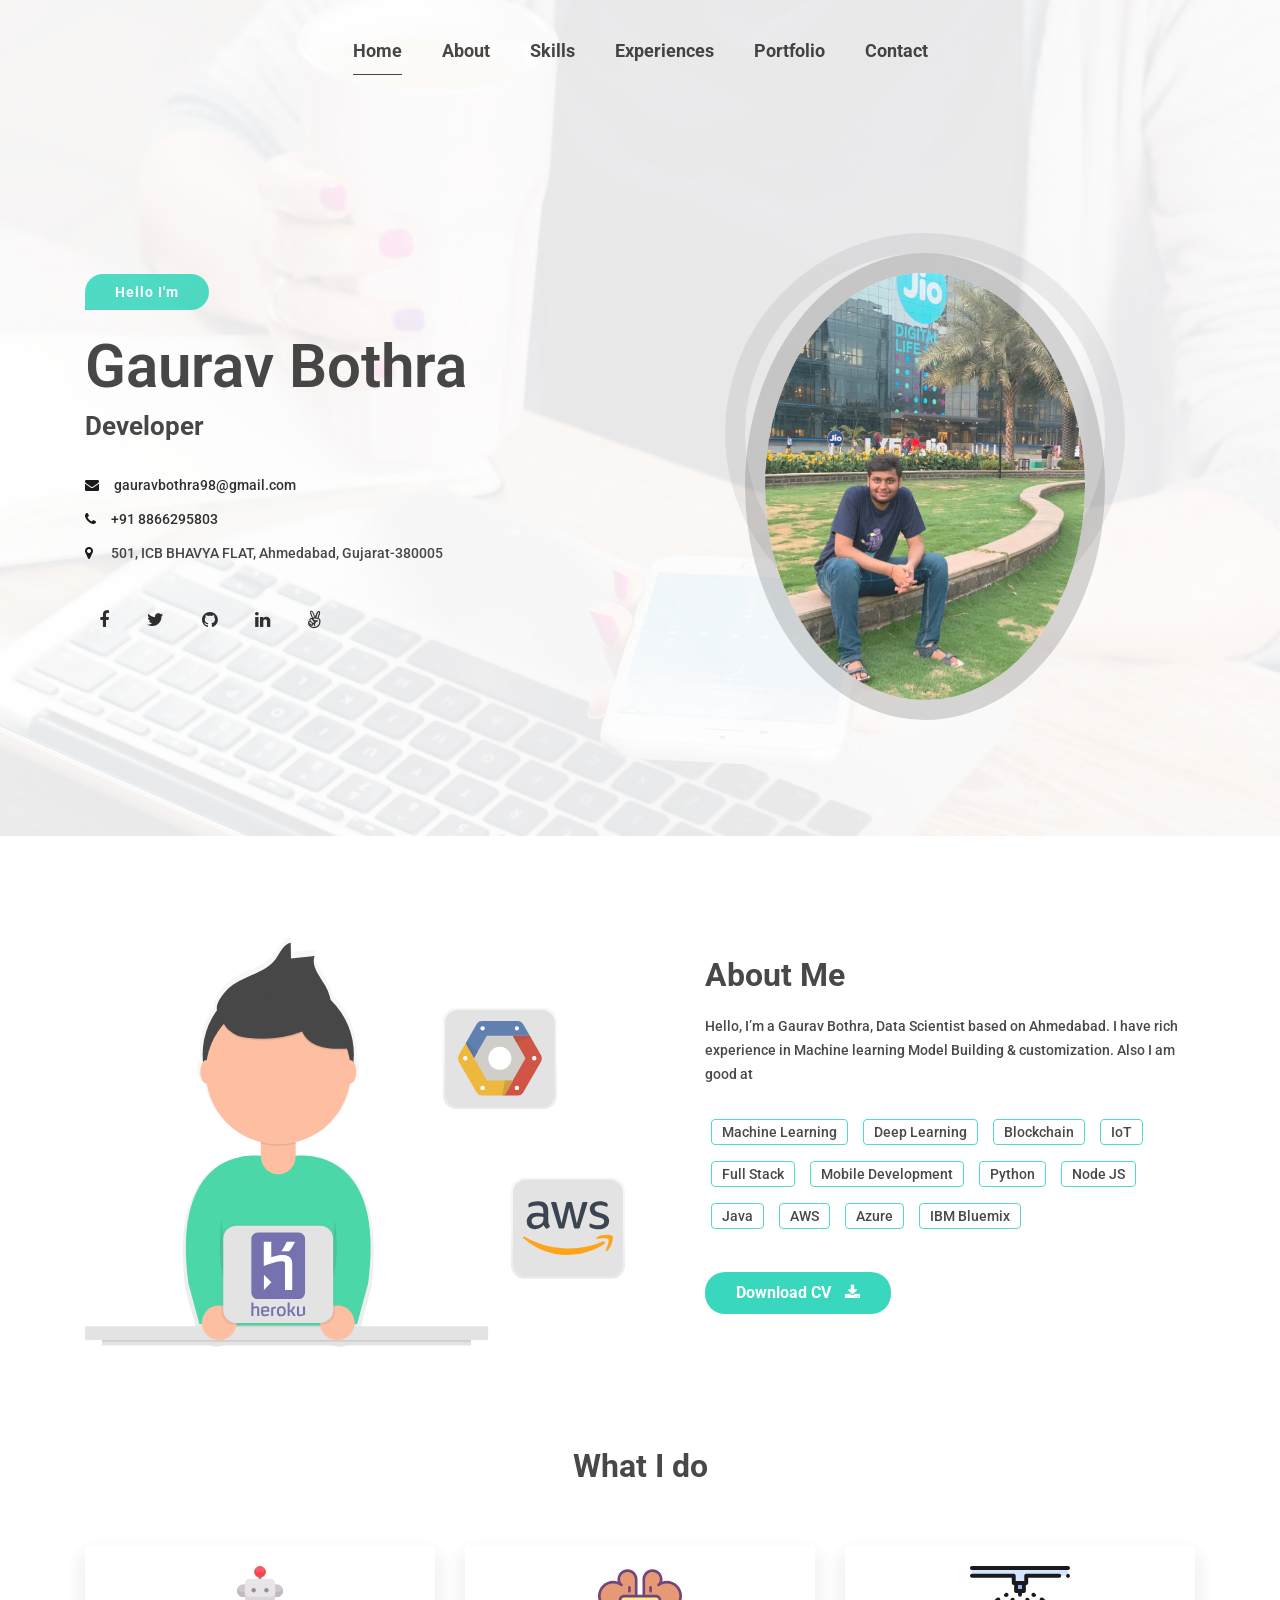
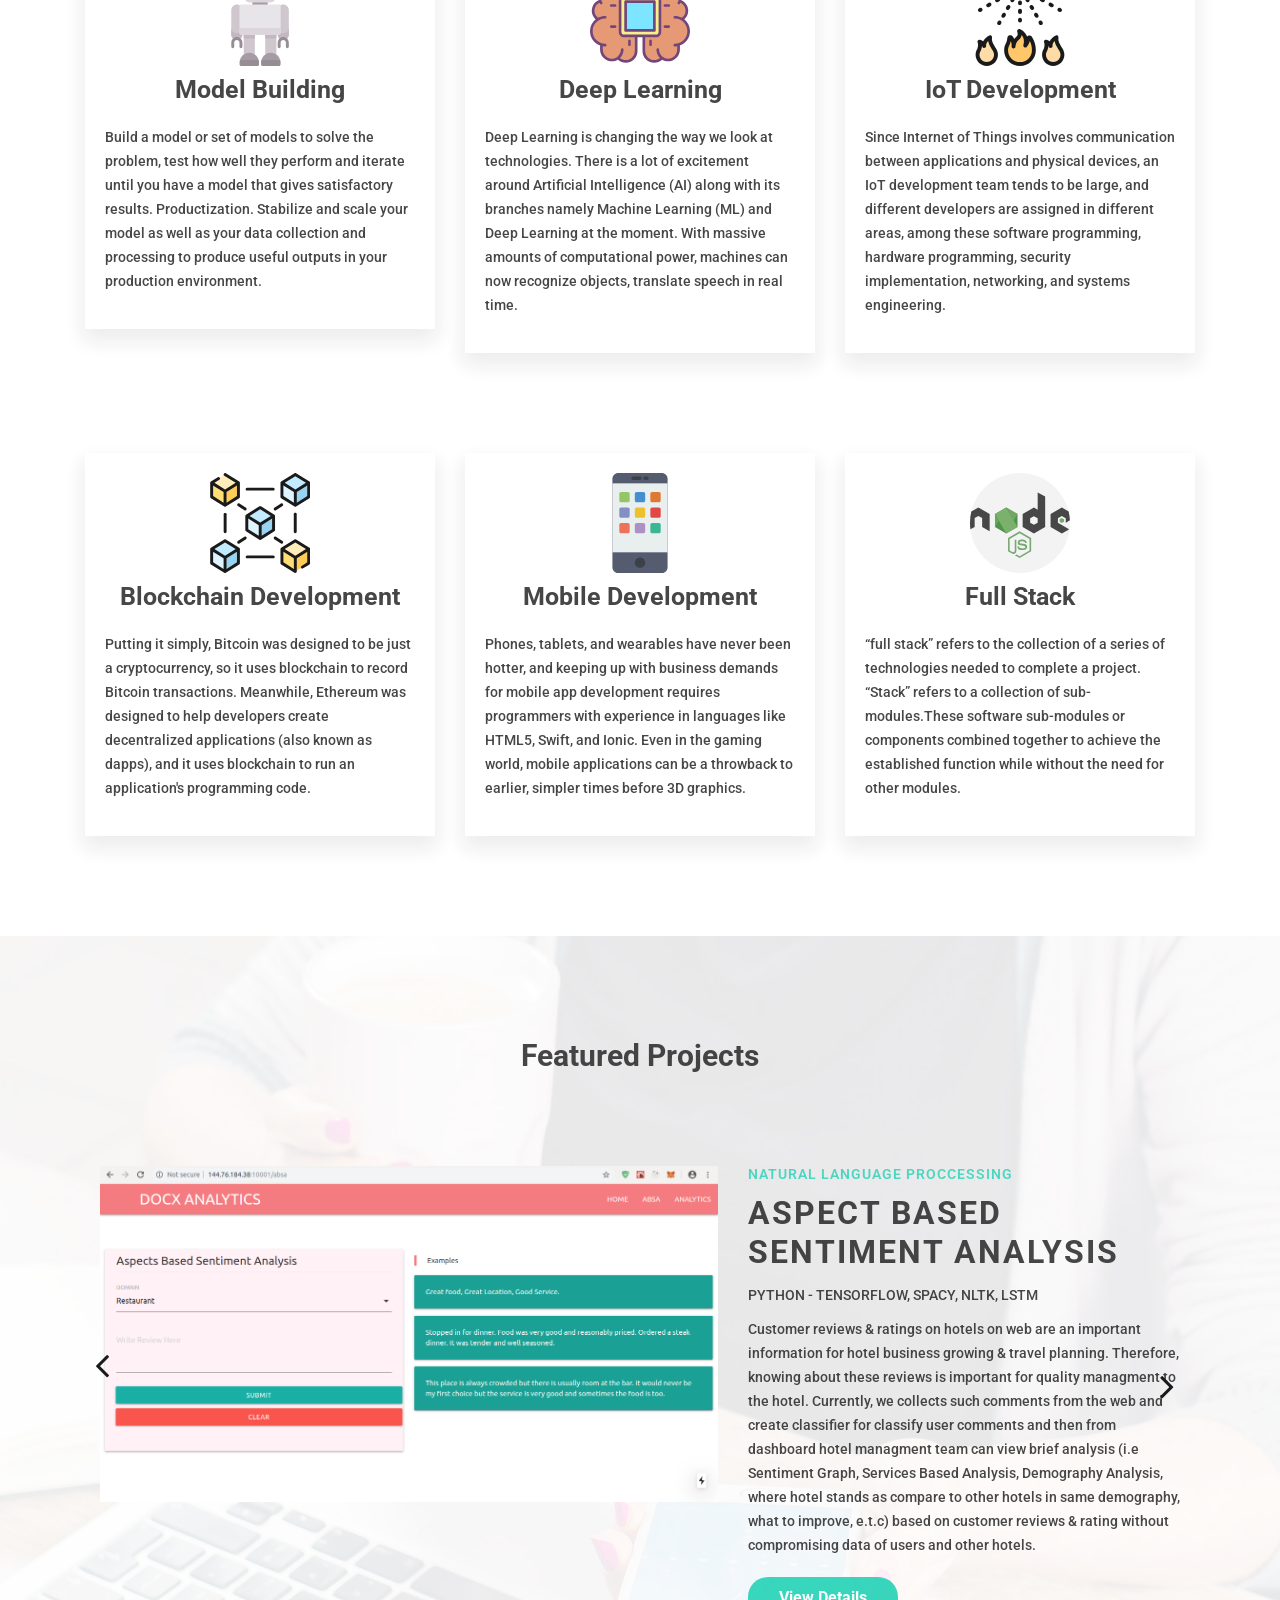
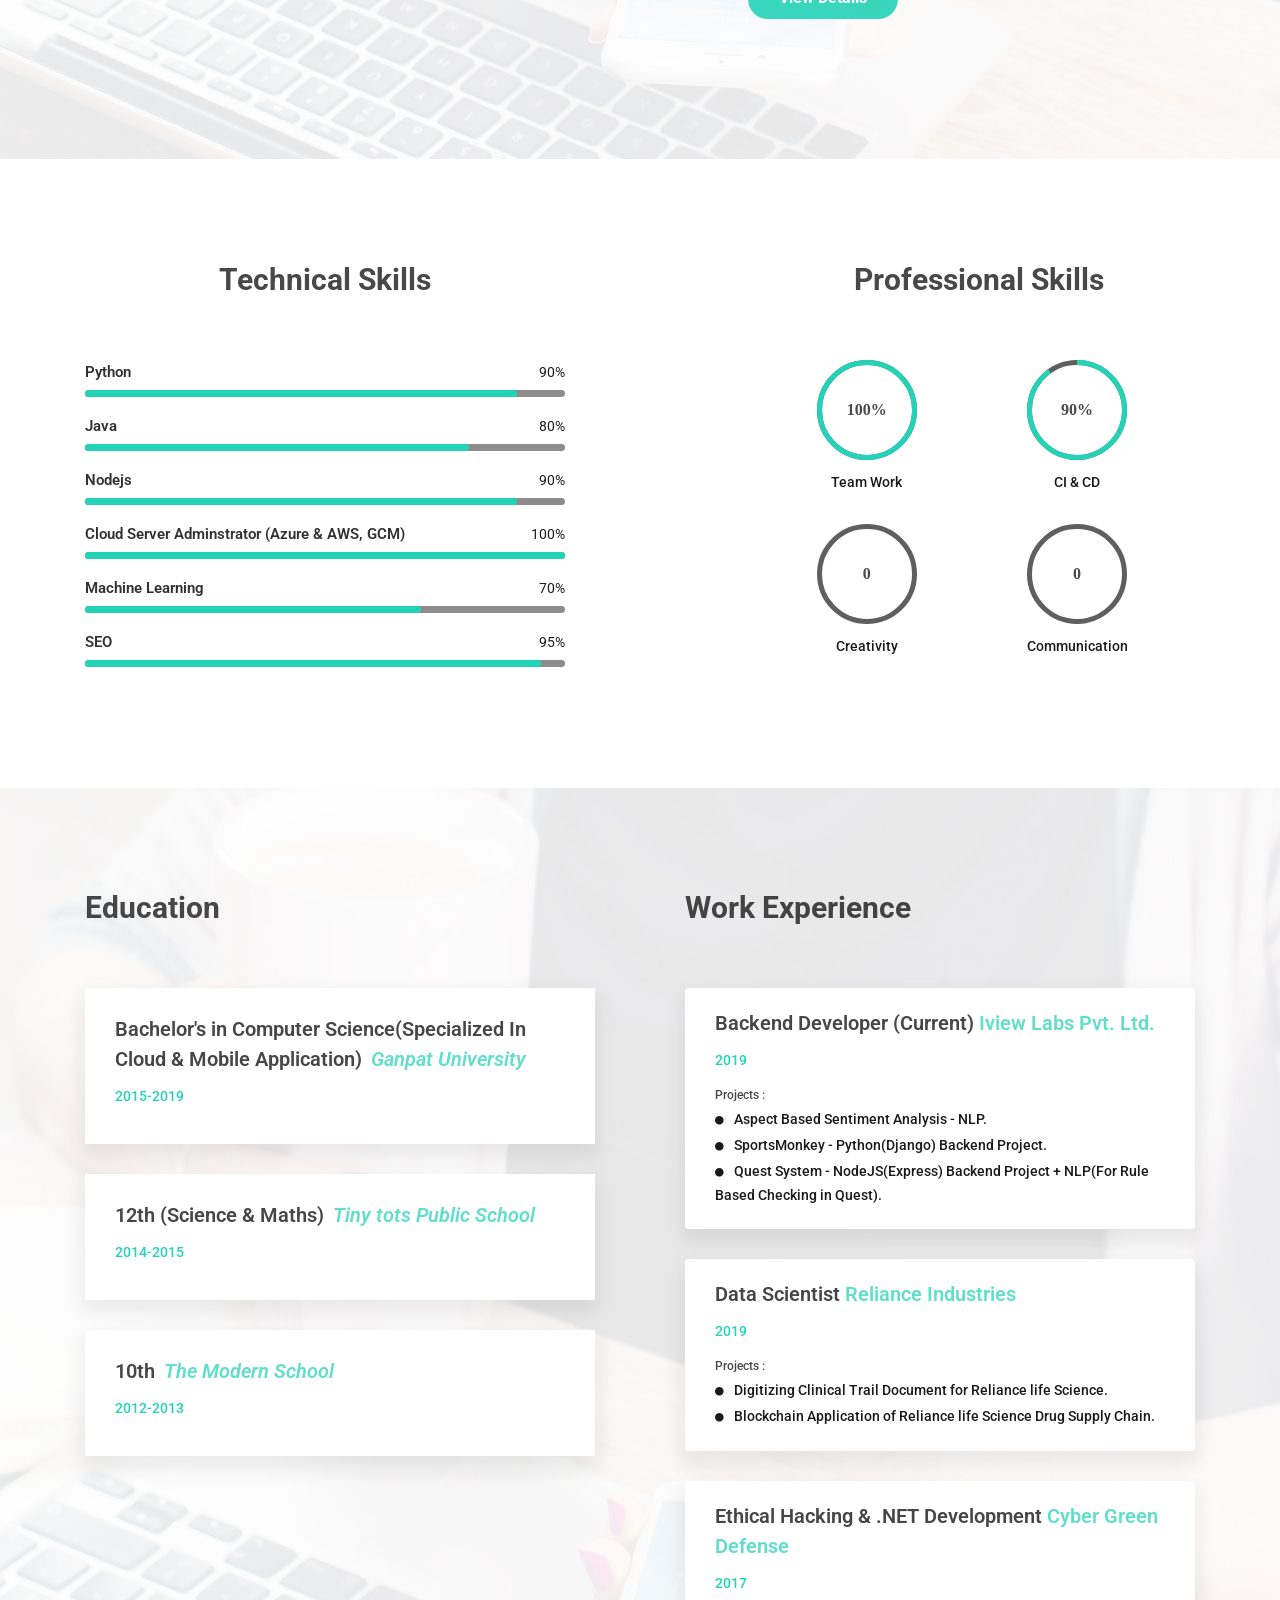
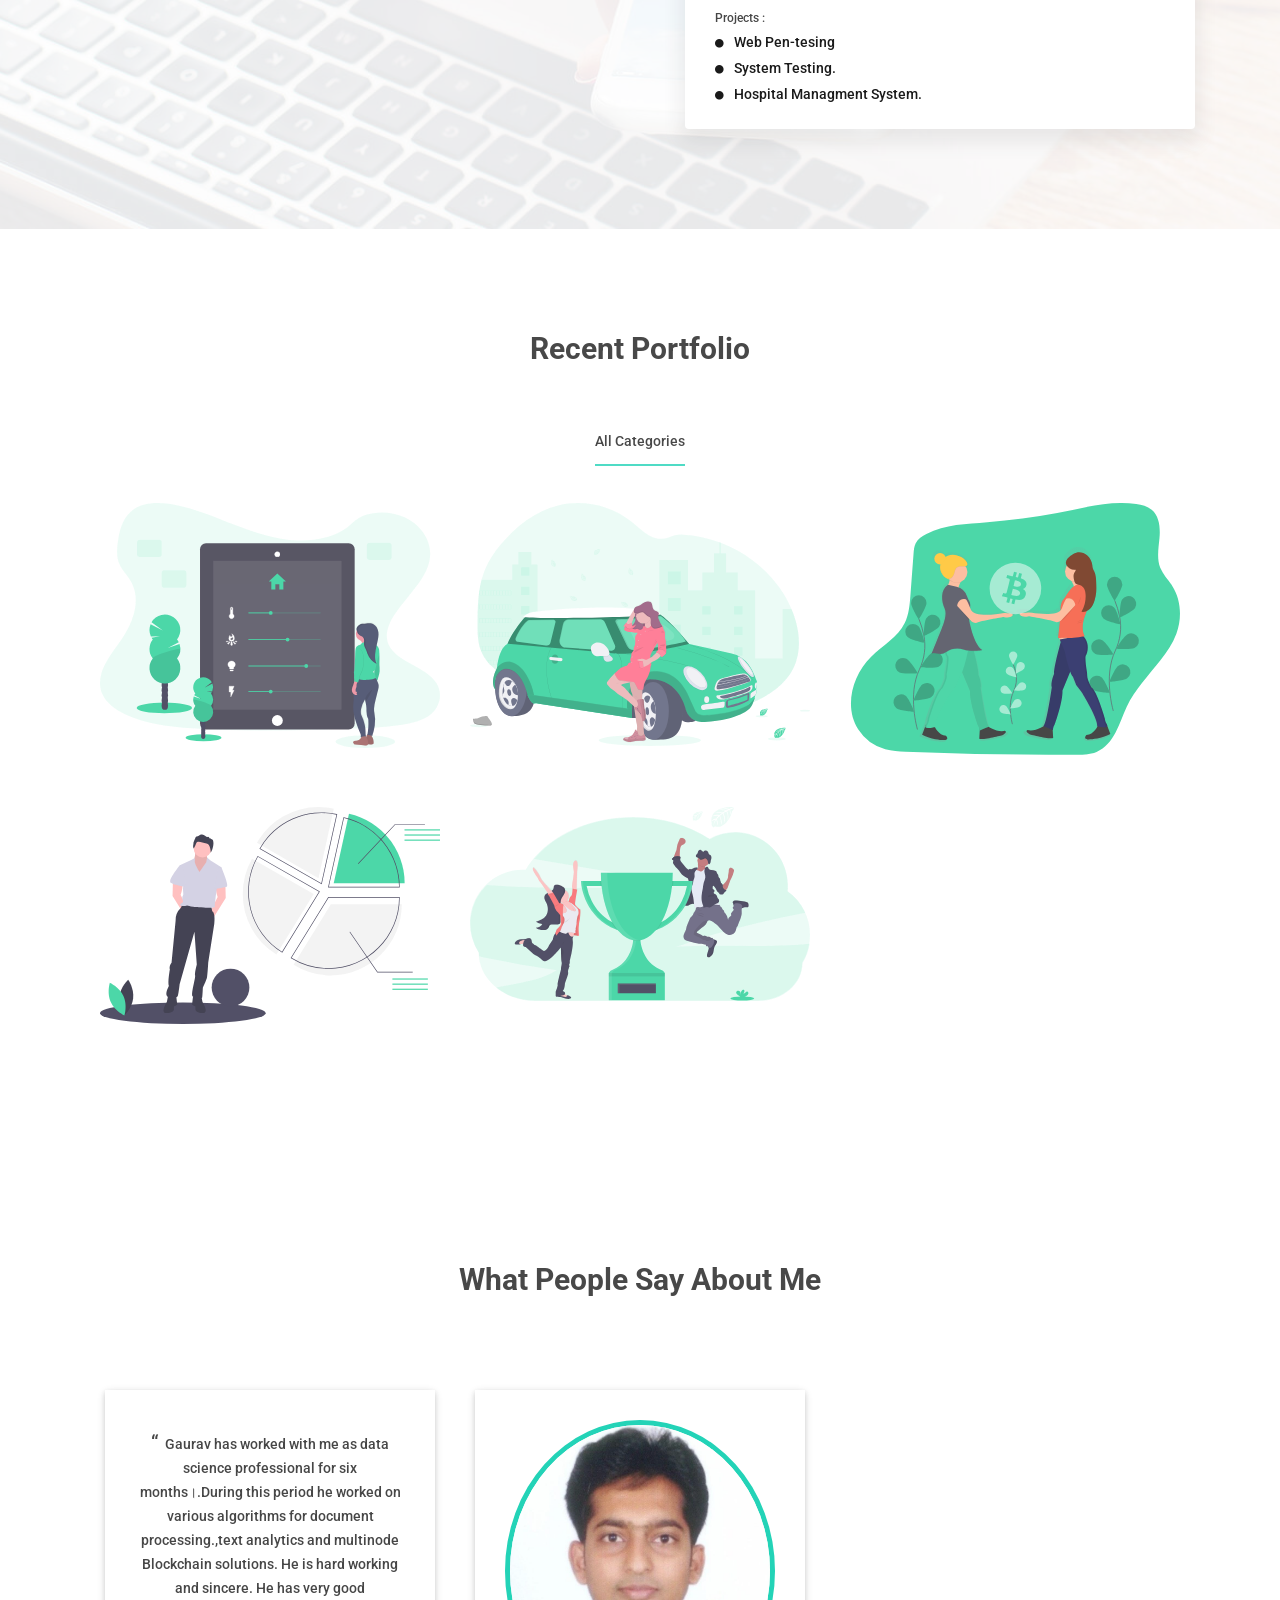
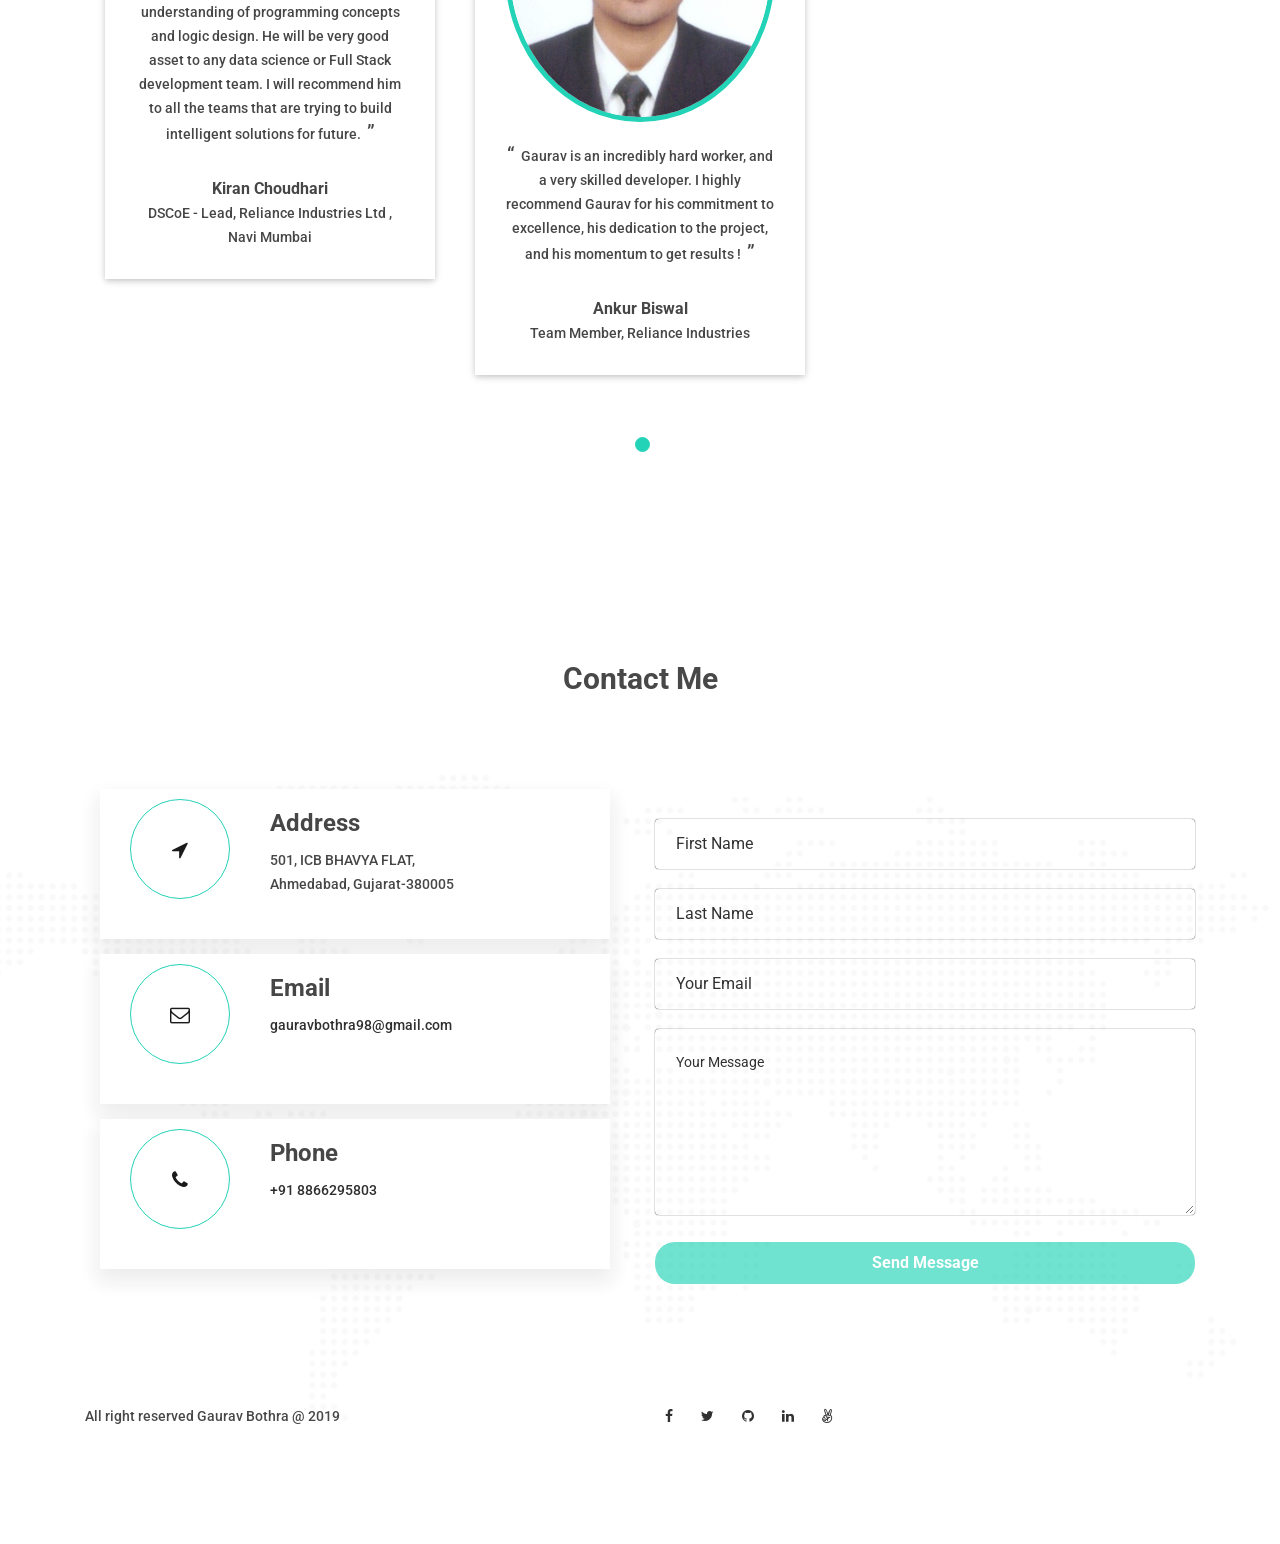
==== commit 0cead19a: "changeInPortfolio" ====
--- a/index.html
+++ b/index.html
@@ -829,6 +829,32 @@
                                     <div class="col-sm-7">
                                         <div class="mh-featured-project-img shadow-2 wow fadeInUp"
                                             data-wow-duration="0.8s" data-wow-delay="0.2s">
+                                            <img src="assets/images/ABSA.png" alt="" class="img-fluid">
+                                        </div>
+                                    </div>
+                                    <div class="col-sm-5">
+                                        <div class="mh-featured-project-content">
+                                            <h4 class="project-category wow fadeInUp" data-wow-duration="0.8s"
+                                                data-wow-delay="0.4s">Natural Language Proccessing</h4>
+                                            <h2 class="wow fadeInUp" data-wow-duration="0.8s" data-wow-delay="0.5s">
+                                                Aspect Based Sentiment Analysis
+                                            </h2>
+                                            <span class="wow fadeInUp" data-wow-duration="0.8s"
+                                                data-wow-delay="0.6s">Python - TensorFlow, Spacy, NLTK, LSTM
+                                                </span>
+                                            <p class="wow fadeInUp" data-wow-duration="0.8s" data-wow-delay="0.7s">Customer reviews & ratings on hotels on web are an important information for hotel business growing & travel planning. Therefore, knowing about these reviews is important for quality managment to the hotel. Currently, we collects such comments from the web and create classifier for classify user comments and then from dashboard hotel managment team can view brief analysis (i.e Sentiment Graph, Services Based Analysis, Demography Analysis, where hotel stands as compare to other hotels in same demography,  what to improve, e.t.c) based on customer reviews & rating without compromising data of users and other hotels.</p>
+                                            <a href="http://144.76.184.38:10001/absa"
+                                                class="btn btn-fill wow fadeInUp" data-wow-duration="0.8s"
+                                                data-wow-delay="0.7s">View Details</a>
+                                        </div>
+                                    </div>
+                                </div>
+                            </div>
+                            <div class="col-sm-12 mh-featured-item">
+                                <div class="row">
+                                    <div class="col-sm-7">
+                                        <div class="mh-featured-project-img shadow-2 wow fadeInUp"
+                                            data-wow-duration="0.8s" data-wow-delay="0.2s">
                                             <img src="assets/images/IBM.png" alt="" class="img-fluid">
                                         </div>
                                     </div>
@@ -1129,6 +1155,17 @@
                                 <!-- Education Institutes-->
                                 <div class="mh-work-item dark-bg wow fadeInUp" data-wow-duration="0.8s"
                                     data-wow-delay="0.4s">
+                                    <h4>Backend Developer (Current)<a href="https://iviewlabs.com/"> Iview Labs Pvt. Ltd.</a></h4>
+                                    <div class="mh-eduyear">2019</div>
+                                    <span>Projects :</span>
+                                    <ul class="work-responsibility">
+                                        <li><i class="fa fa-circle"></i>Aspect Based Sentiment Analysis - NLP.</li>
+                                        <li><i class="fa fa-circle"></i>SportsMonkey - Python(Django) Backend Project.</li>
+                                        <li><i class="fa fa-circle"></i>Quest System - NodeJS(Express) Backend Project + NLP(For Rule Based Checking in Quest).</li>
+                                    </ul>
+                                </div>
+                                <div class="mh-work-item dark-bg wow fadeInUp" data-wow-duration="0.8s"
+                                    data-wow-delay="0.4s">
                                     <h4>Data Scientist<a href="http://www.ril.com/"> Reliance Industries</a></h4>
                                     <div class="mh-eduyear">2019</div>
                                     <span>Projects :</span>
@@ -1787,4 +1824,4 @@
 
 </body>
 
-</html>+</html>
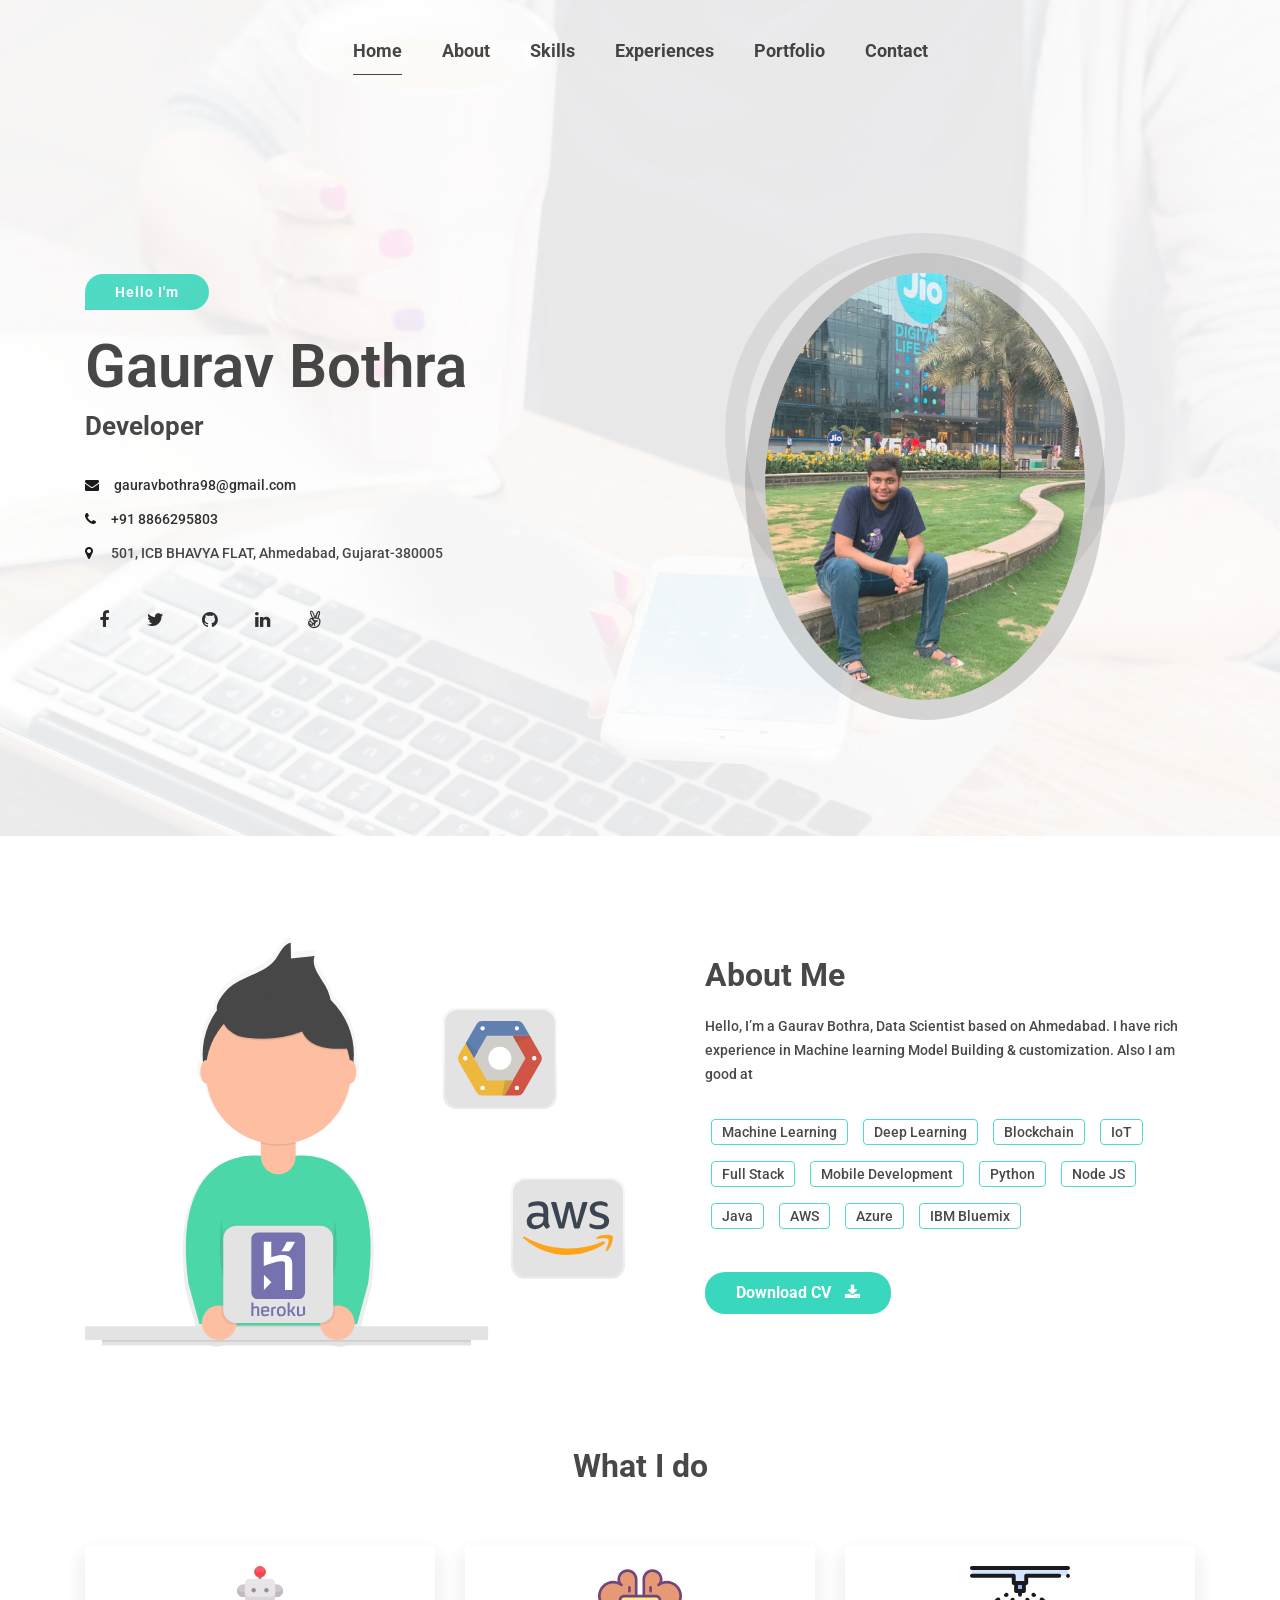
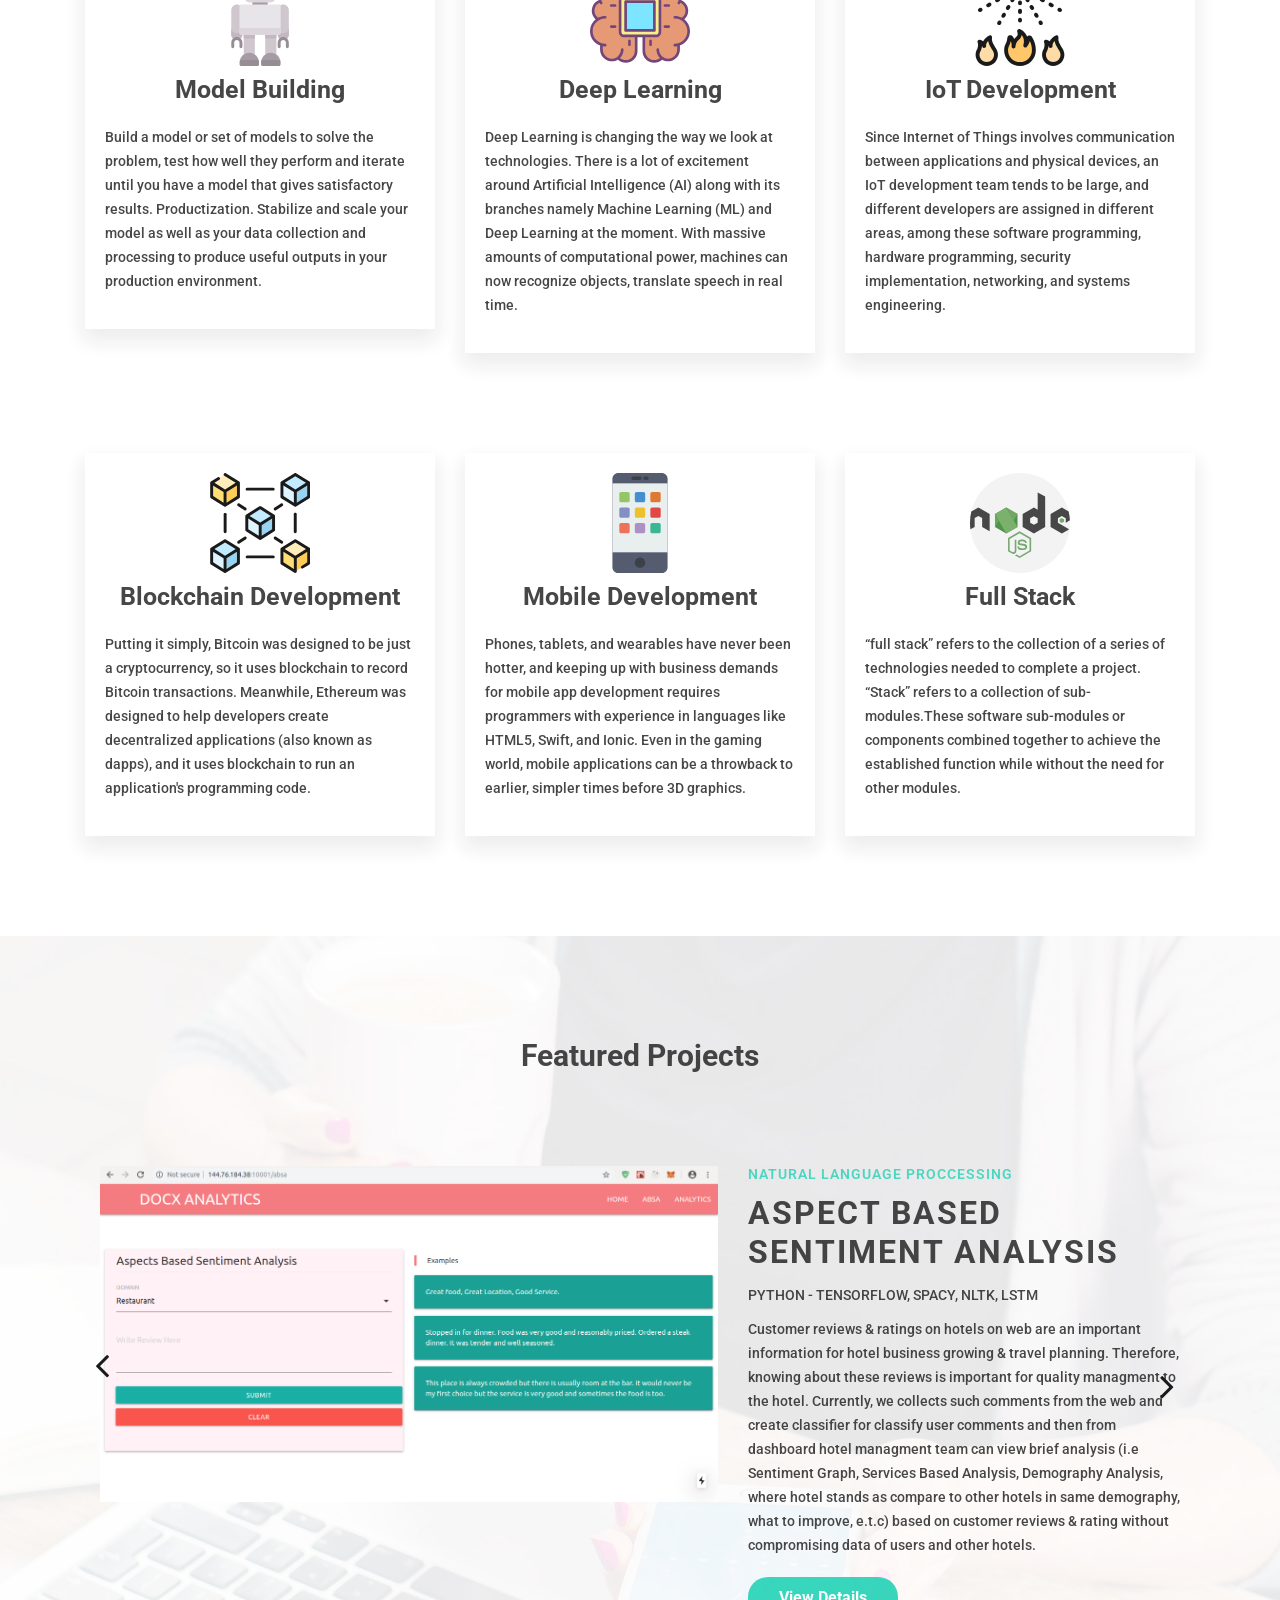
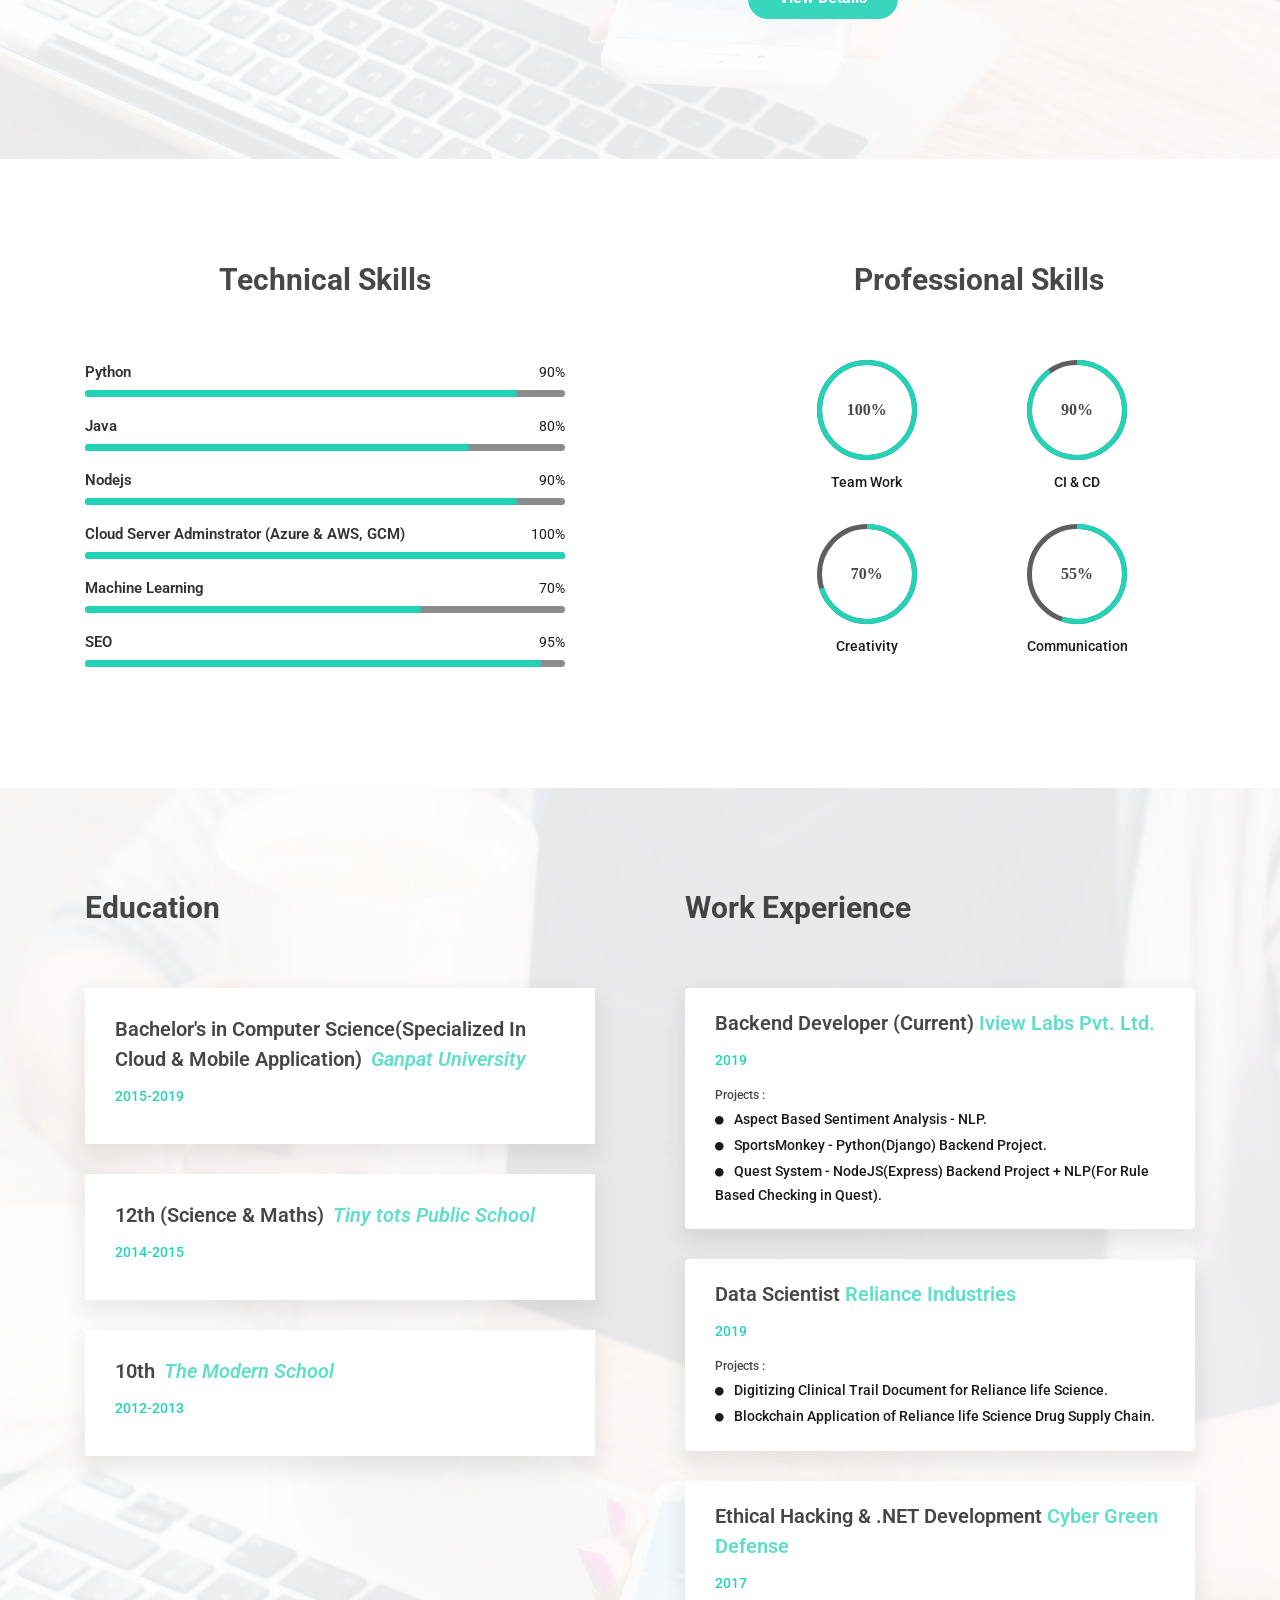
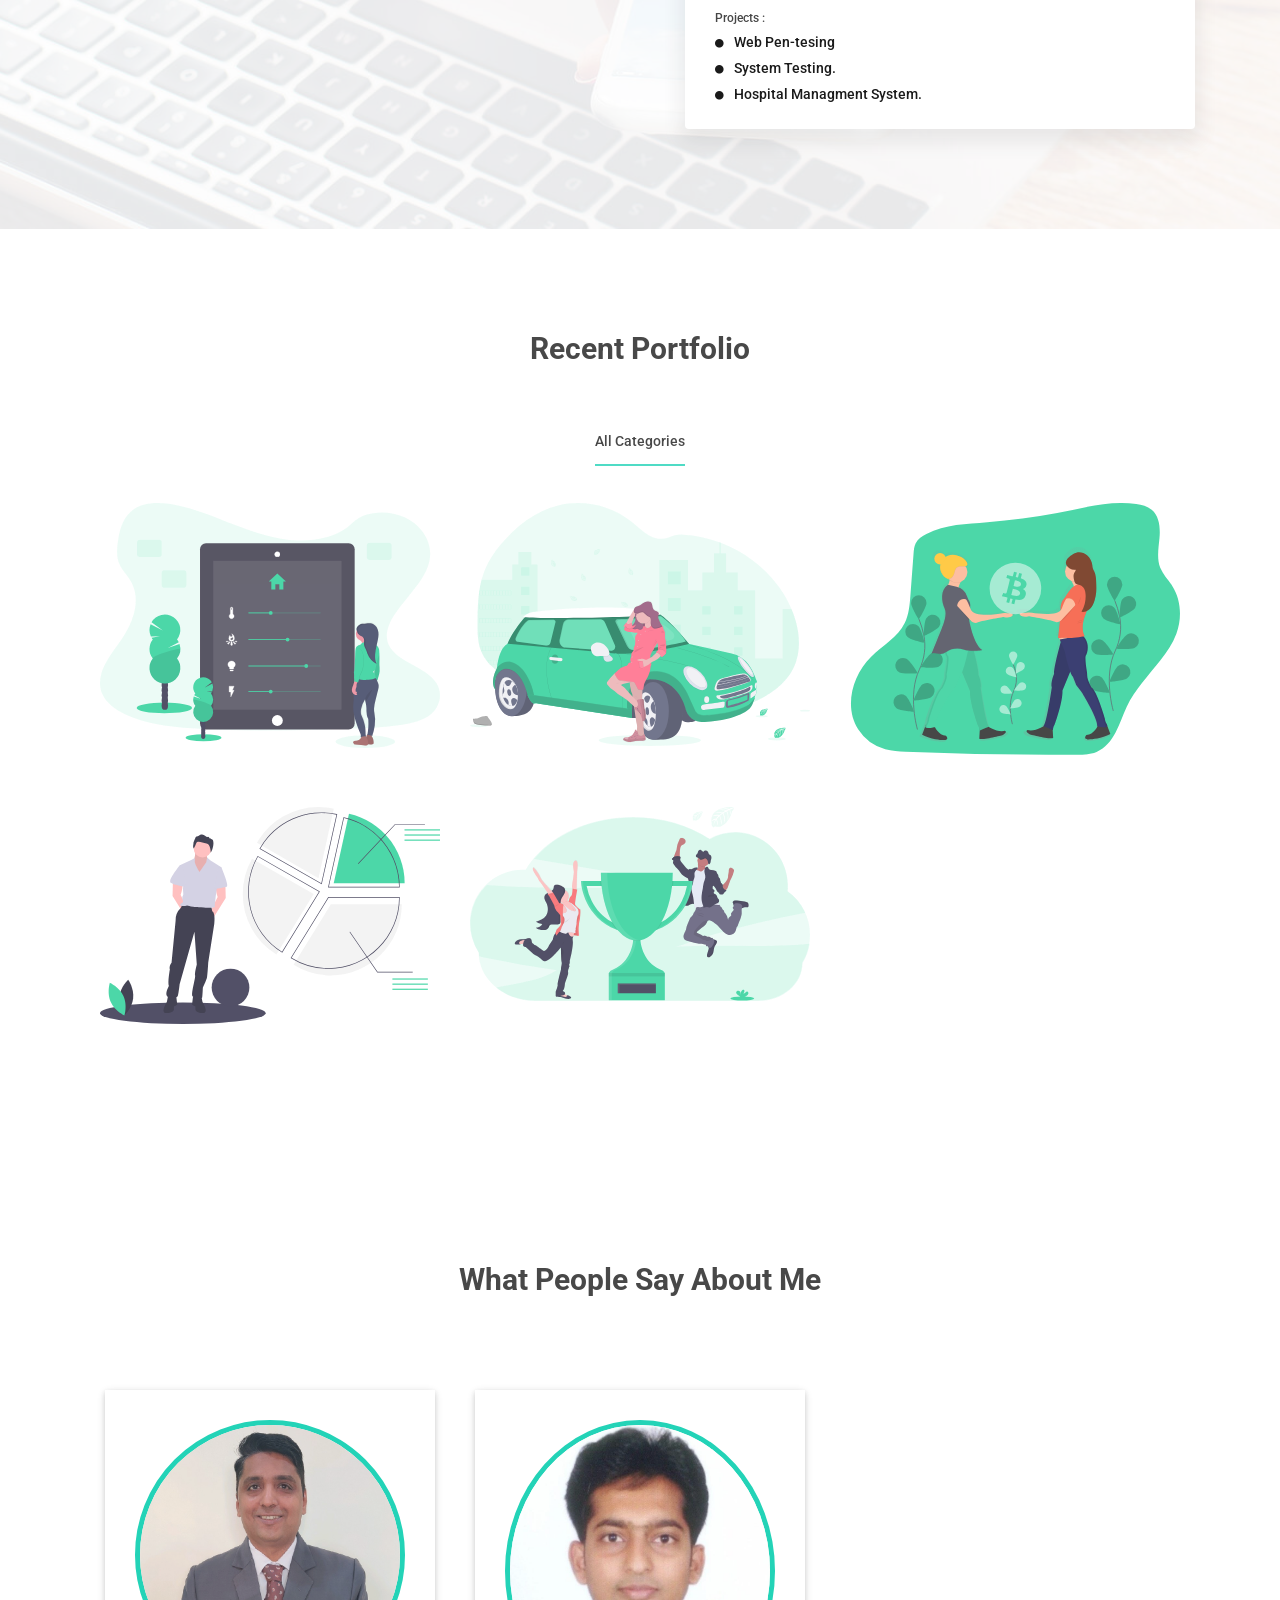
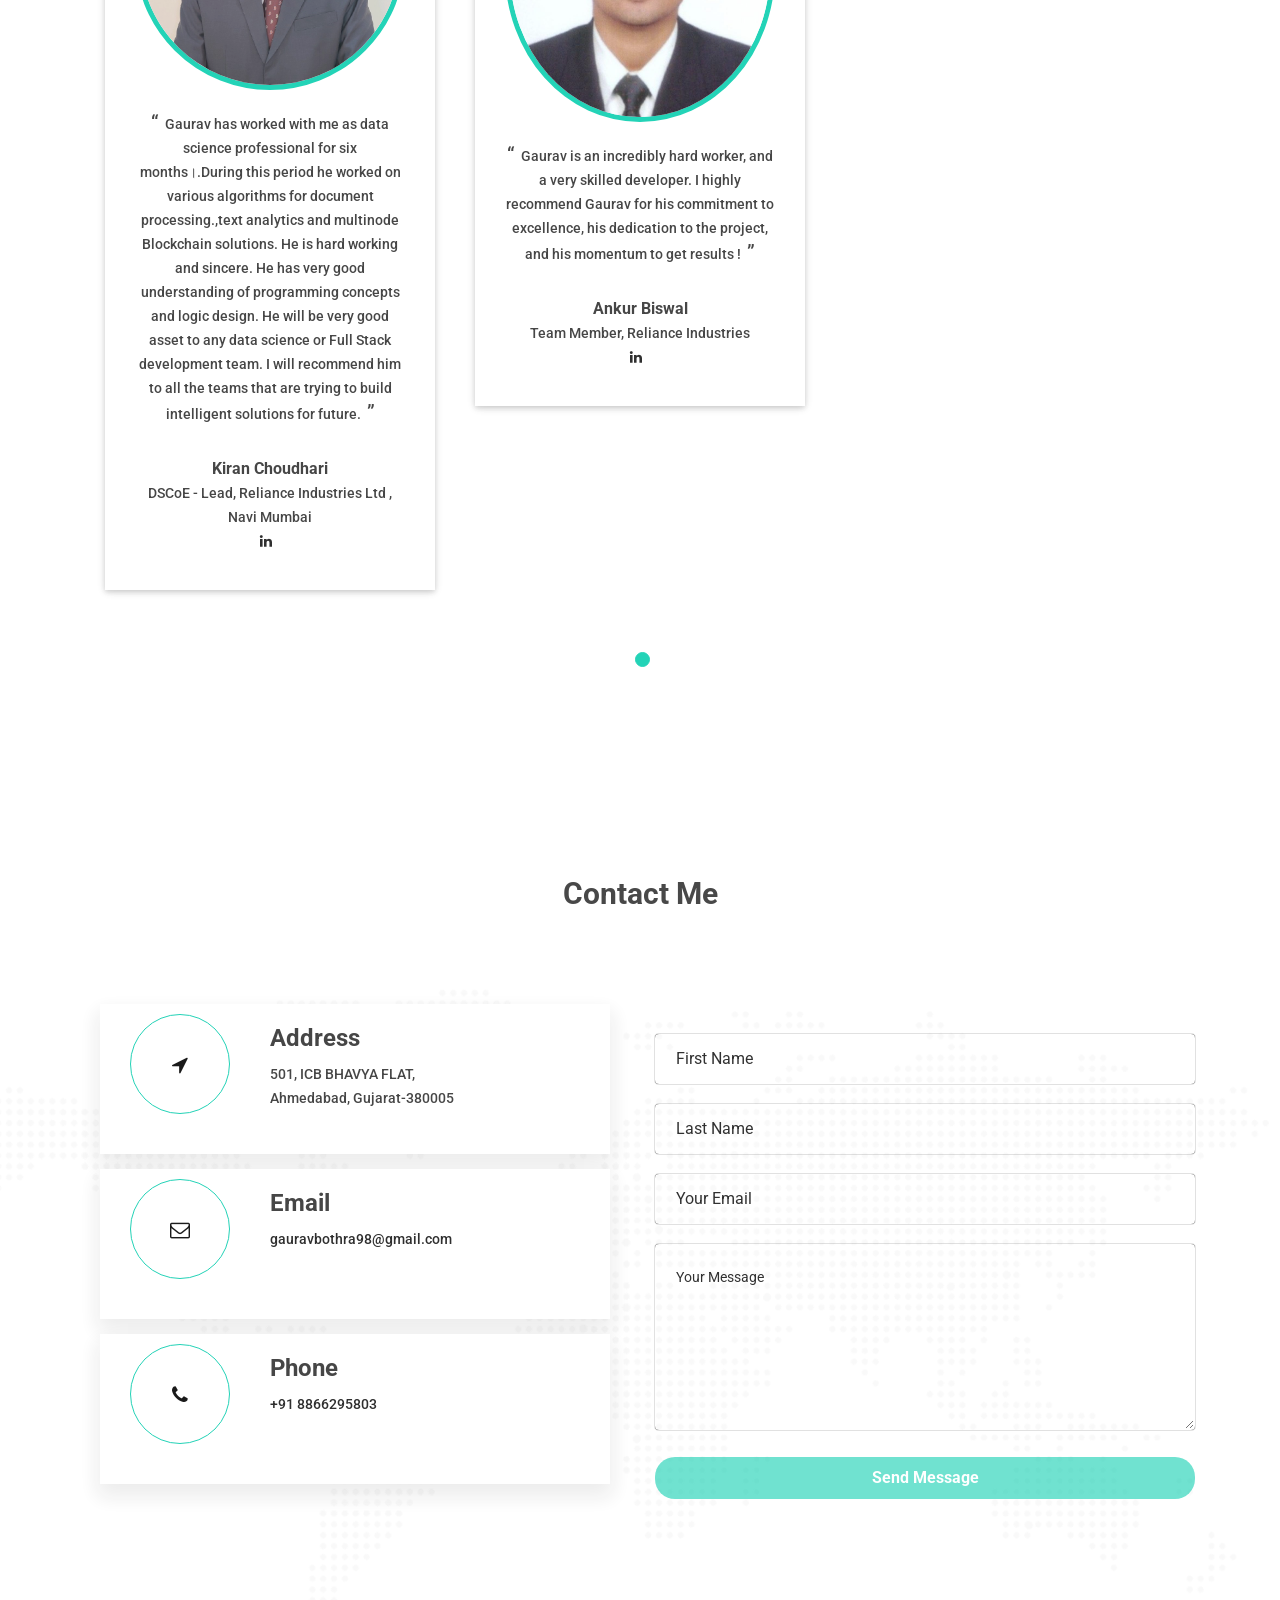
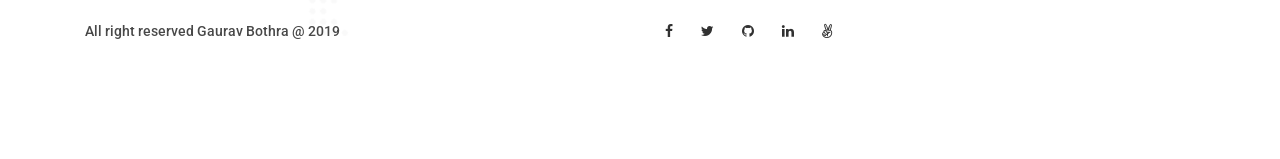
==== commit f3d1806b: "'added'" ====
--- a/index.html
+++ b/index.html
@@ -1573,21 +1573,32 @@
                         data-wow-delay="0.3s">
                         <div class="each-client-item">
                             <div class="mh-client-item dark-bg black-shadow-1">
+                                <img src="assets/images/kiran.png" alt="Kiran Choudhari - Head--Innovation Team, Architecture and Engineering" class="img-fluid">
                                 <p>Gaurav has worked with me as data  science professional for six months।.During this period he worked on various  algorithms for document processing.,text analytics and multinode Blockchain solutions.
 He is hard working and sincere.
 He has very good understanding of programming concepts and logic design. He will be very good asset to any  data science or Full Stack development team.
 I will recommend him to all the teams that are trying to build intelligent solutions for future.</p>
                                 <h4>Kiran Choudhari</h4>
                                 <span>DSCoE - Lead, Reliance Industries Ltd , Navi Mumbai</span>
+                                <div class="col-sm-6 center">
+                                    <ul class="social-icon">
+                                        <li><a href="https://www.linkedin.com/in/kiran-choudhari2019/"><i class="fa fa-linkedin"></i></a></li>
+                                    </ul>
+                                </div>
                             </div>
                         </div>
                         <div class="each-client-item">
                             <div class="mh-client-item dark-bg black-shadow-1">
-                                <img src="assets/images/Ankur.jpeg" alt="" class="img-fluid">
+                                <img src="assets/images/Ankur.jpeg" alt="Ankur Biswal - Big Data Engineer at Reliance Industries Limited" class="img-fluid">
                                 <p>Gaurav is an incredibly hard worker, and a very skilled developer.
                                     I highly recommend Gaurav for his commitment to excellence, his dedication to the project, and his momentum to get results !</p>
                                 <h4>Ankur Biswal</h4>
                                 <span>Team Member, Reliance Industries</span>
+                                <div class="col-sm-6 center">
+                                    <ul class="social-icon">
+                                        <li><a href="https://www.linkedin.com/in/ankur-alankar-biswal-ba567147/"><i class="fa fa-linkedin"></i></a></li>
+                                    </ul>
+                                </div>
                             </div>
                         </div>
                         
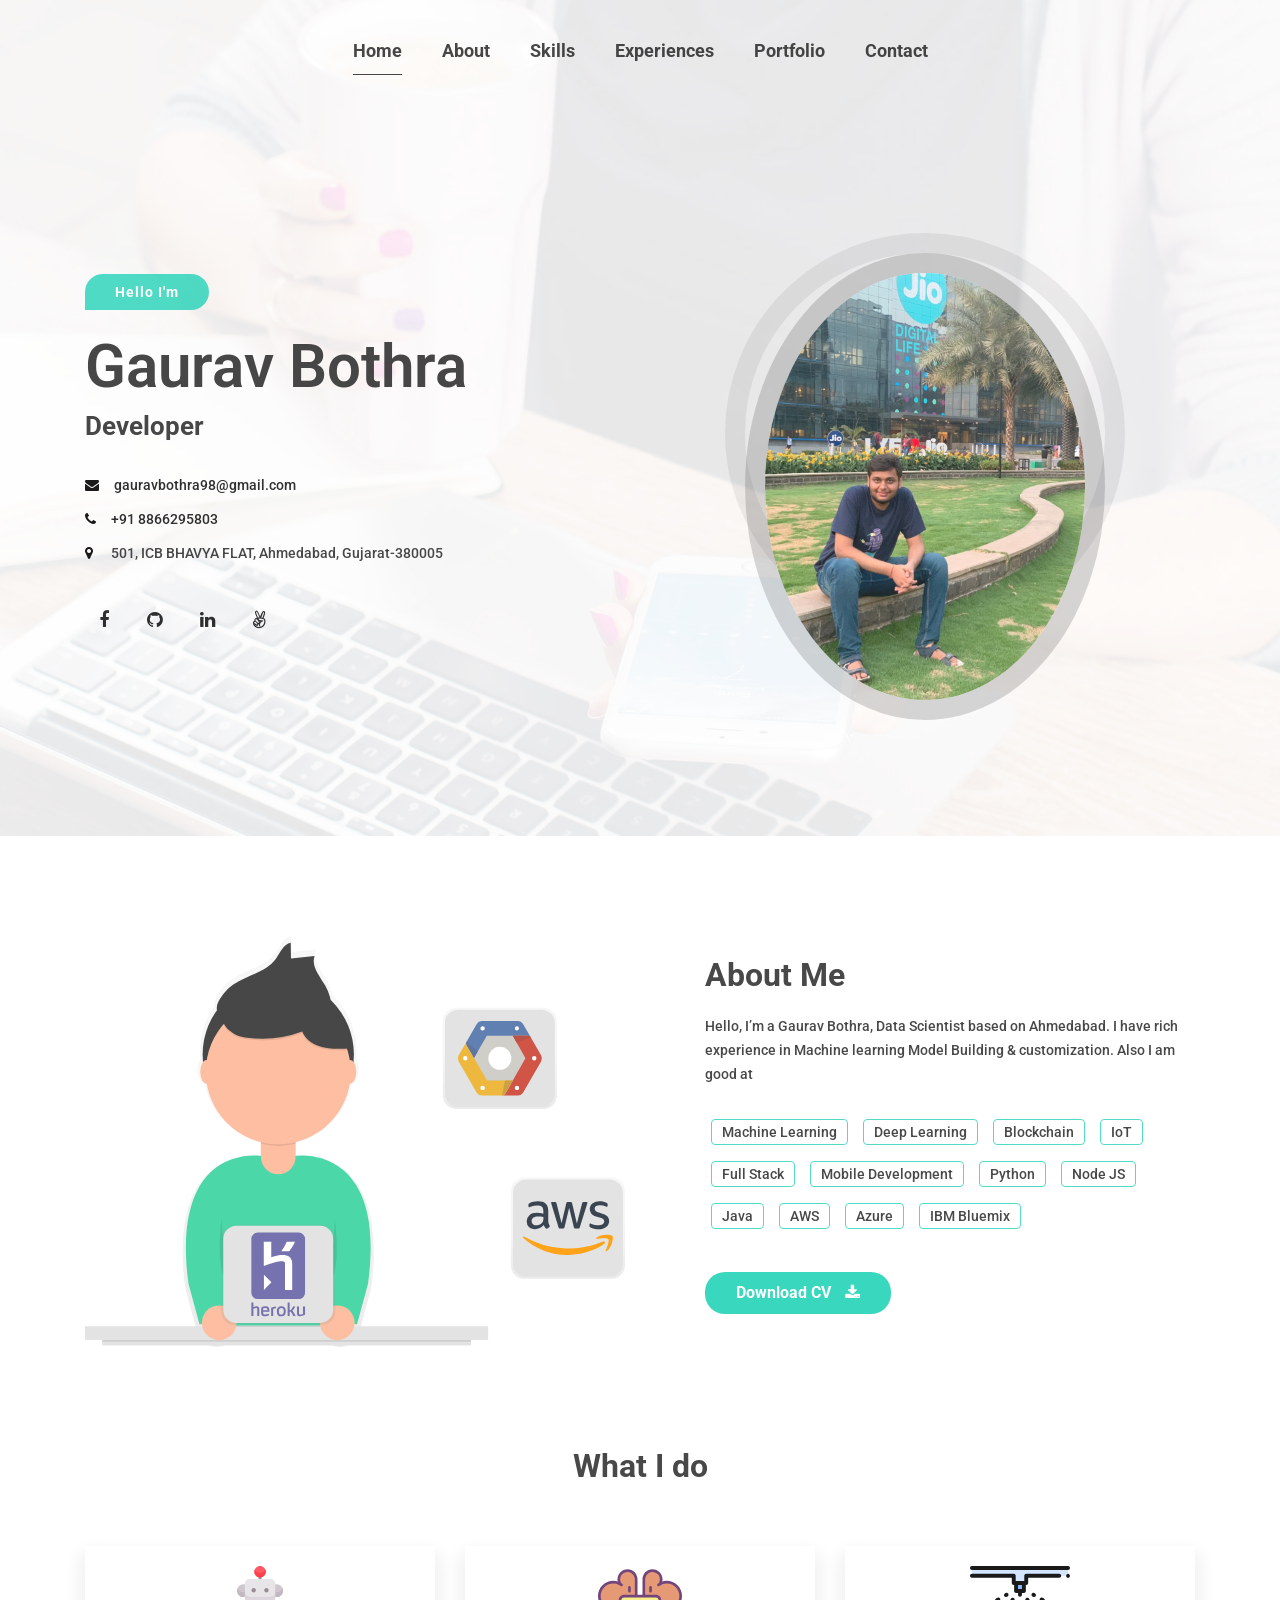
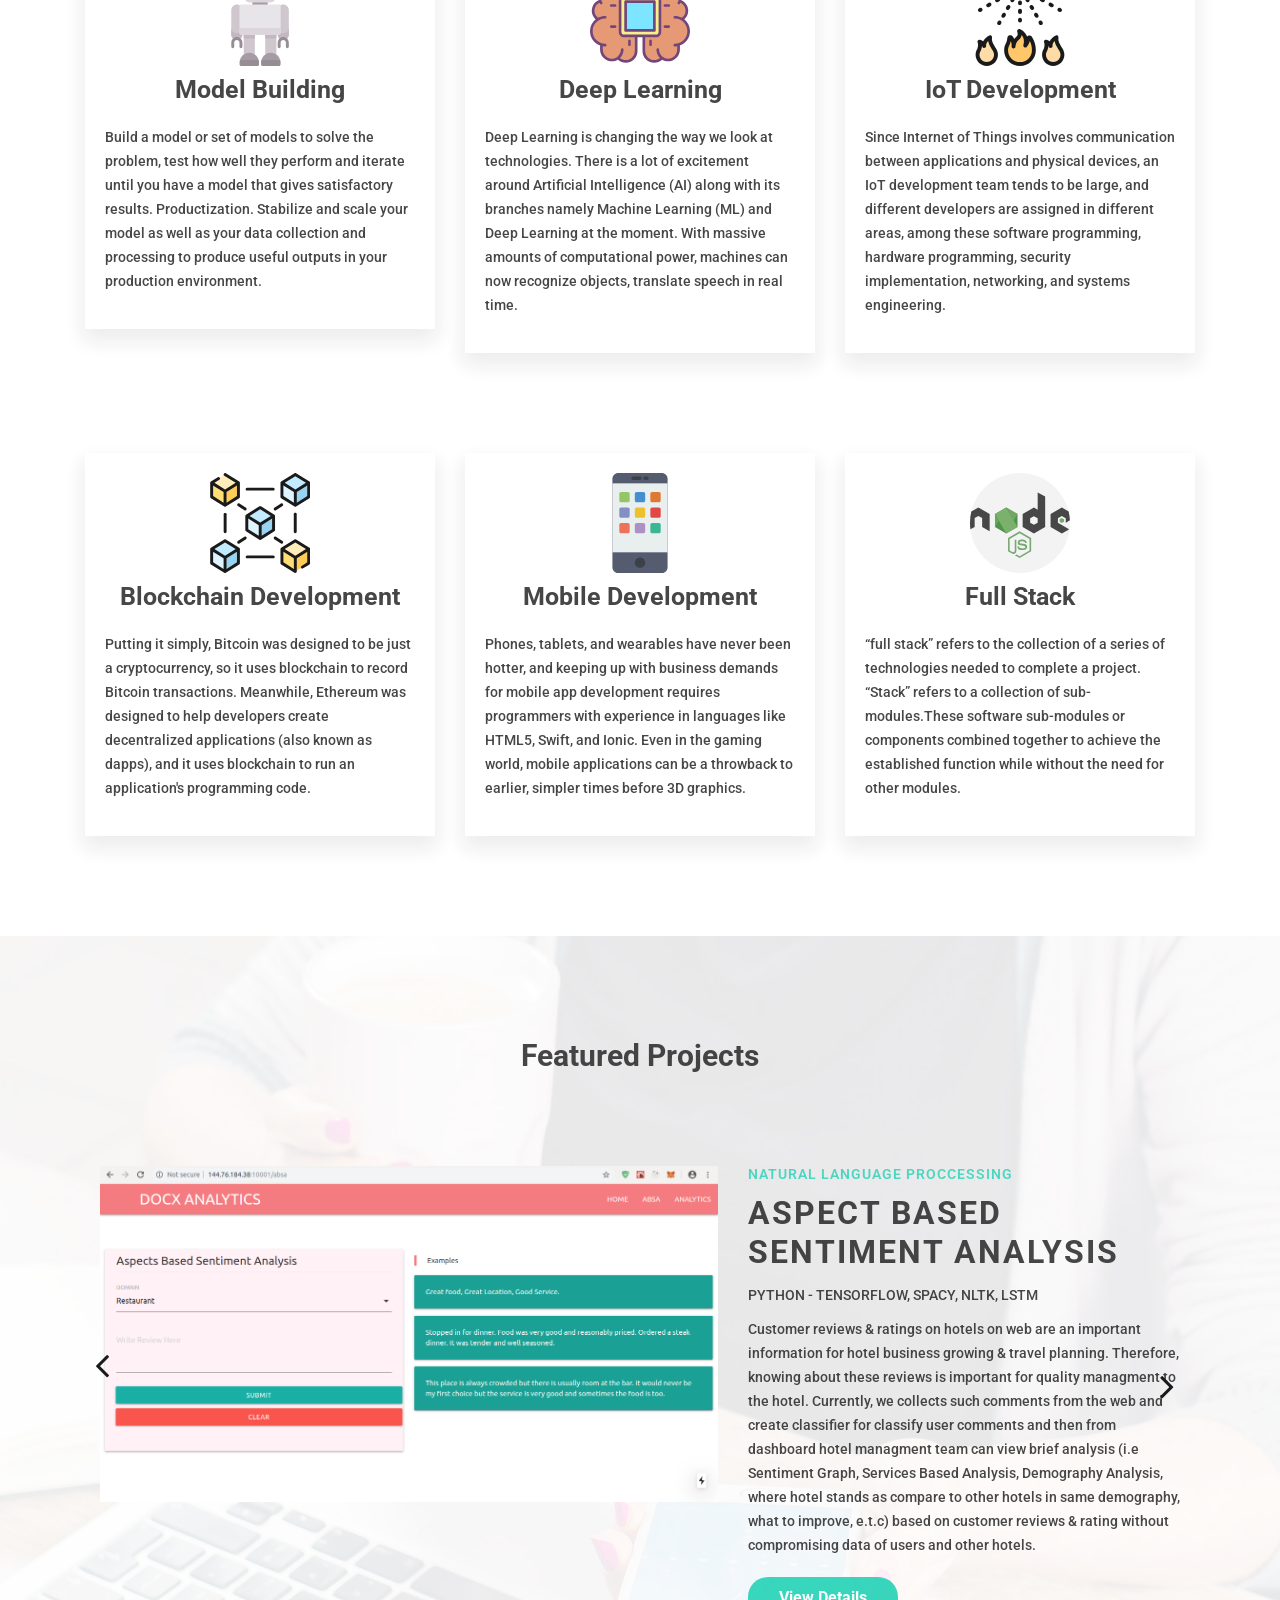
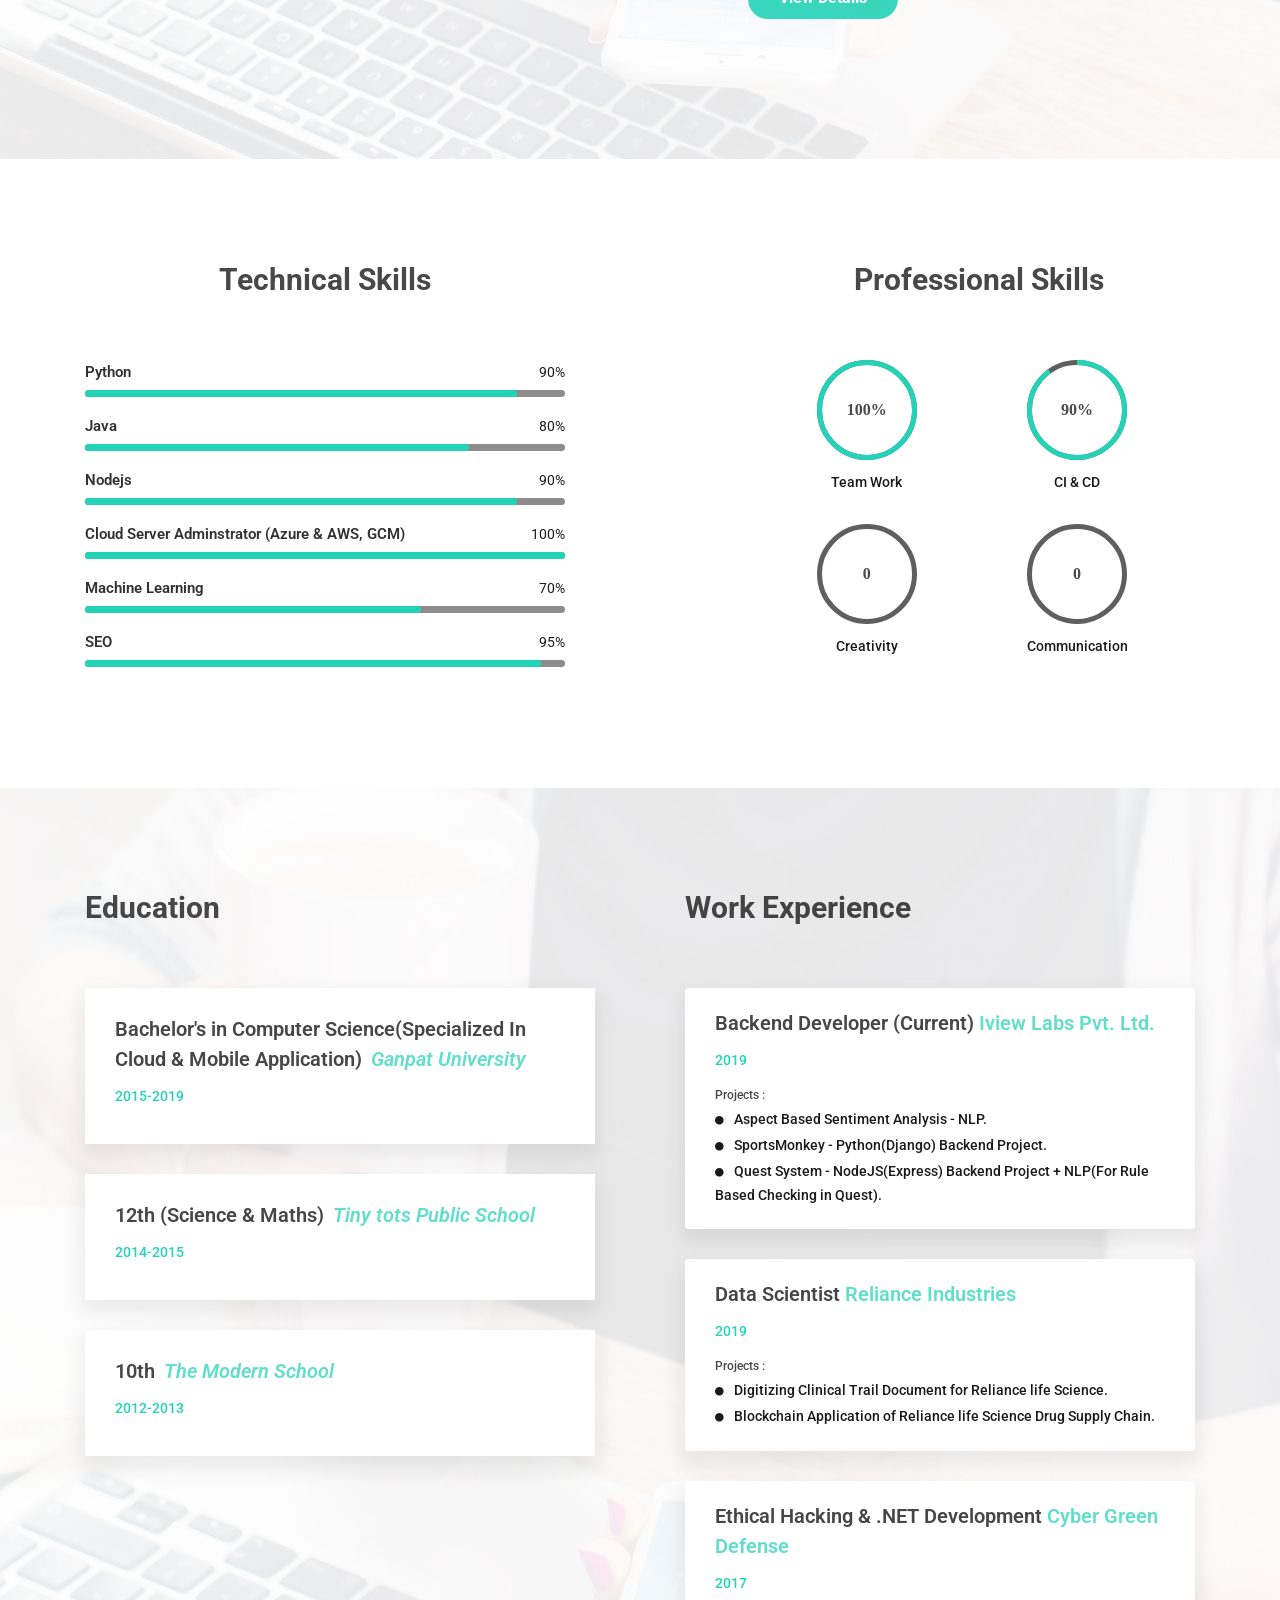
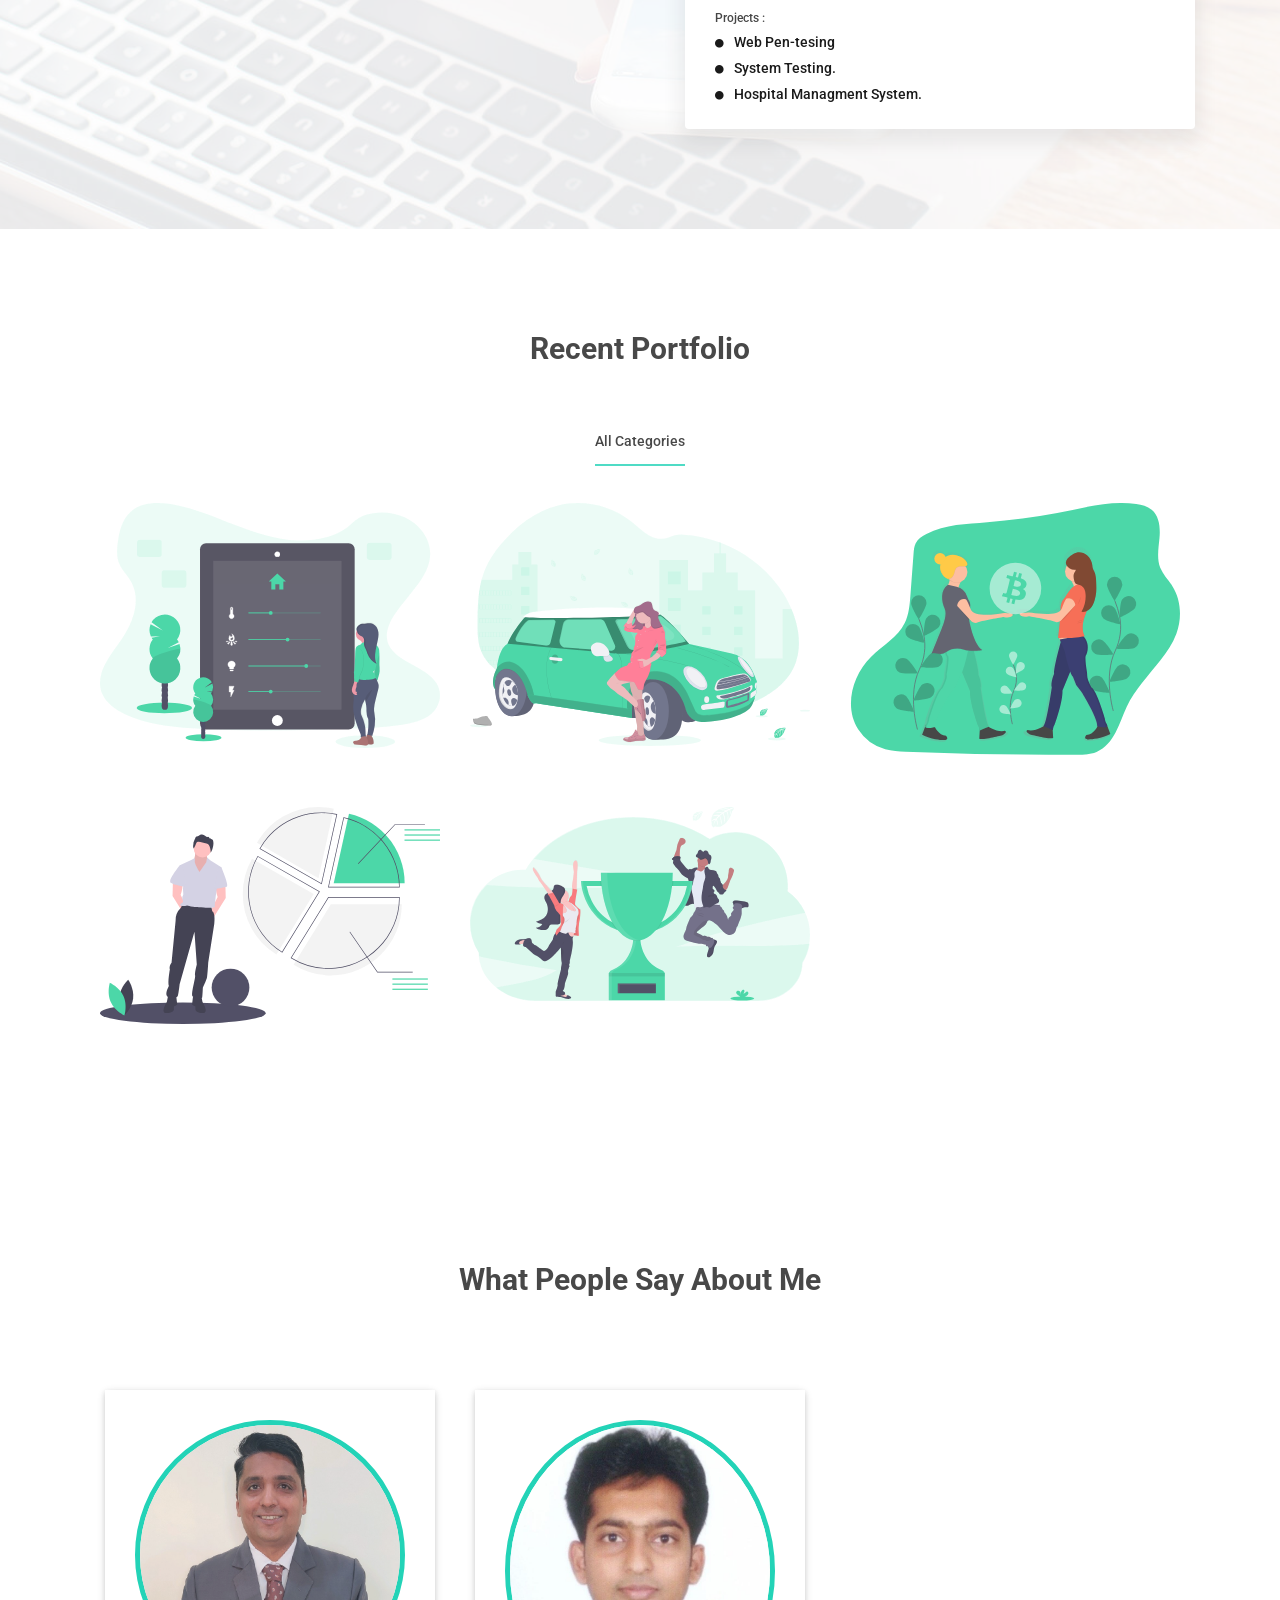
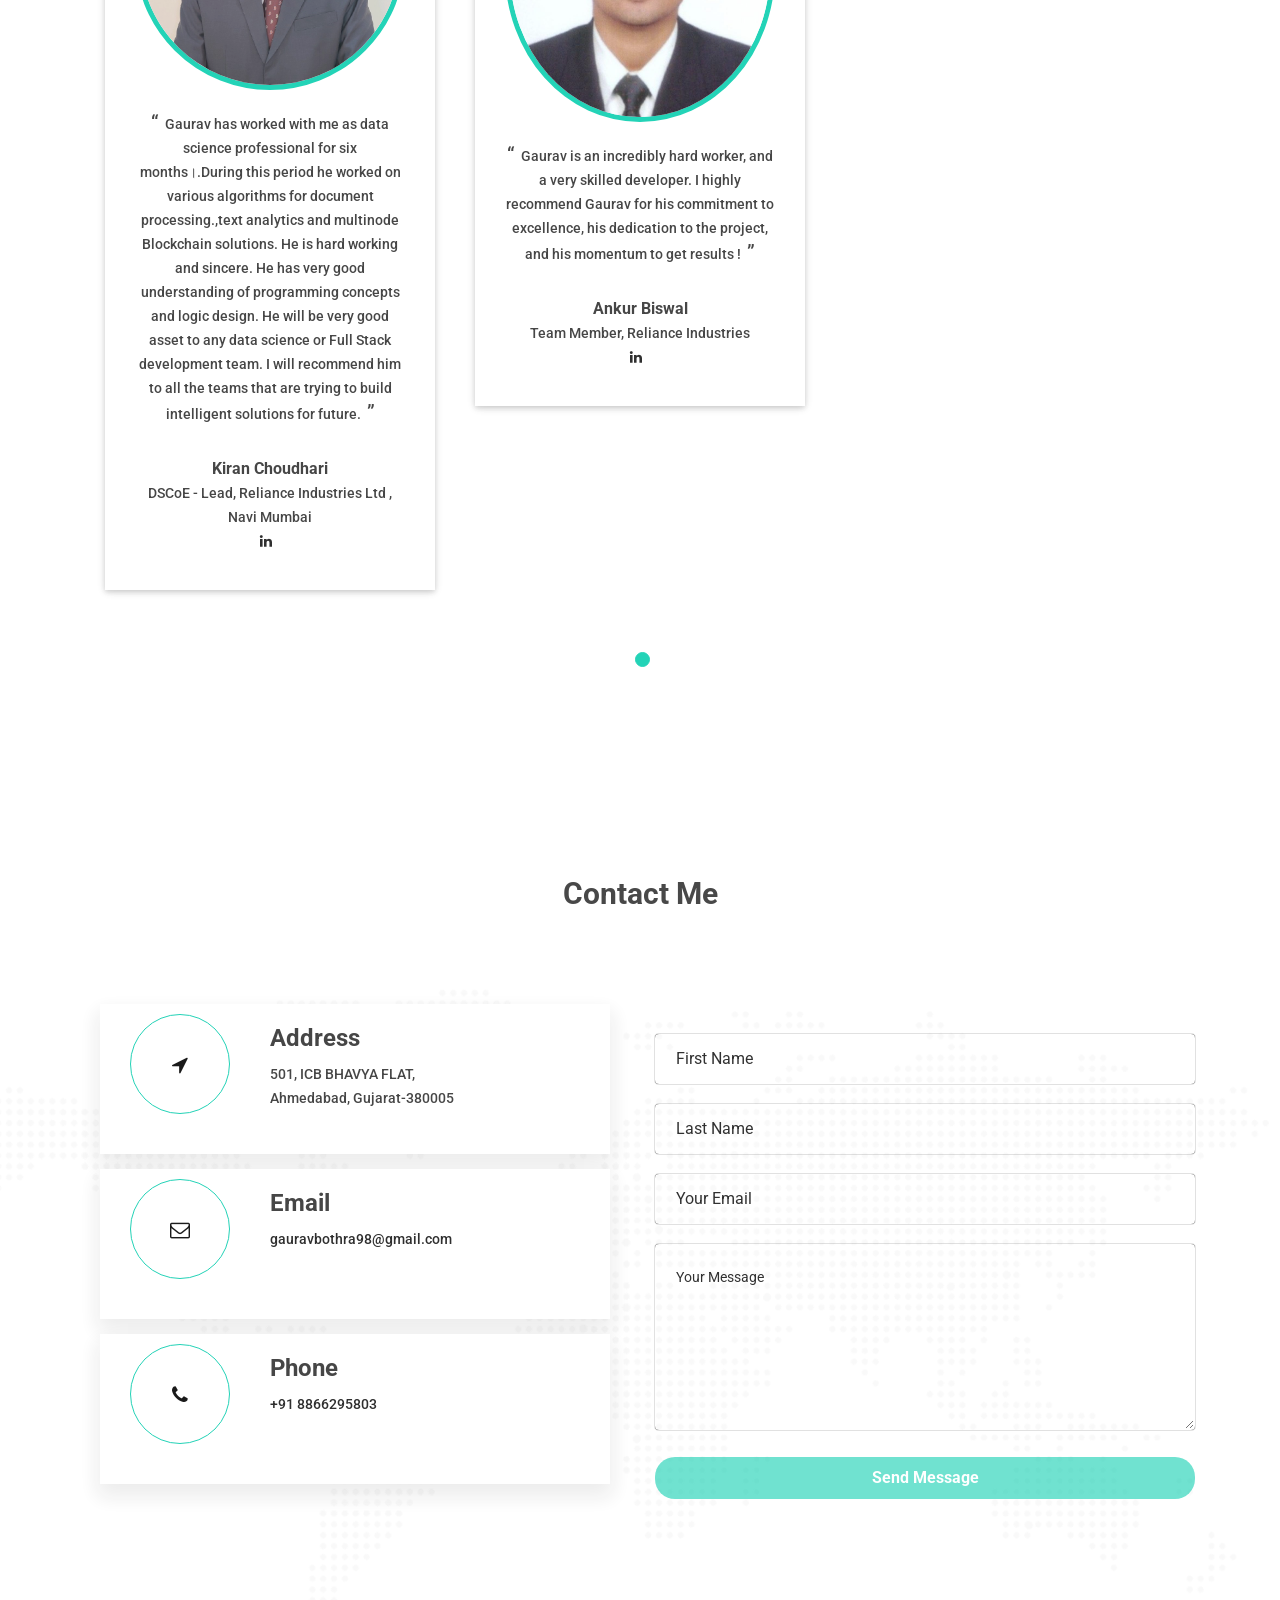
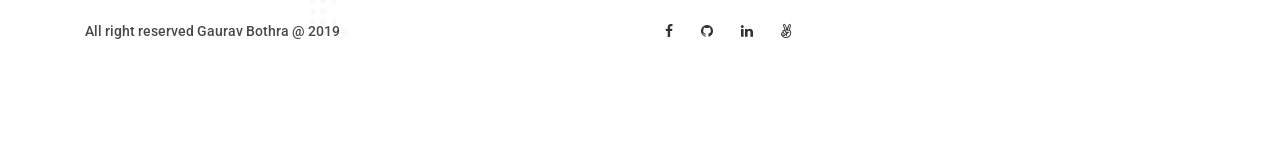
==== commit 0a958e81: "Update index.html" ====
--- a/index.html
+++ b/index.html
@@ -255,7 +255,6 @@
 
                             <ul class="social-icon wow fadeInUp" data-wow-duration="0.8s" data-wow-delay="0.7s">
                                 <li><a href="https://www.facebook.com/w0rm1339"><i class="fa fa-facebook"></i></a></li>
-                                <li><a href="https://twitter.com/gauravbothra1"><i class="fa fa-twitter"></i></a></li>
                                 <li><a href="https://github.com/gaurav-bothra/"><i class="fa fa-github"></i></a></li>
                                 <li><a href="https://www.linkedin.com/in/gaurav-bothra-63171013a/"><i class="fa fa-linkedin"></i></a></li>
                                 <li><a href="https://angel.co/gaurav-bothra-3"><i class="fa fa-angellist"></i></a></li>
@@ -1758,7 +1757,6 @@
                                     <div class="col-sm-6">
                                         <ul class="social-icon">
                                             <li><a href="https://www.facebook.com/w0rm1339"><i class="fa fa-facebook"></i></a></li>
-                                <li><a href="https://twitter.com/gauravbothra1"><i class="fa fa-twitter"></i></a></li>
                                 <li><a href="https://github.com/gaurav-bothra/"><i class="fa fa-github"></i></a></li>
                                 <li><a href="https://www.linkedin.com/in/gaurav-bothra-63171013a/"><i class="fa fa-linkedin"></i></a></li>
                                 <li><a href="https://angel.co/gaurav-bothra-3"><i class="fa fa-angellist"></i></a></li>
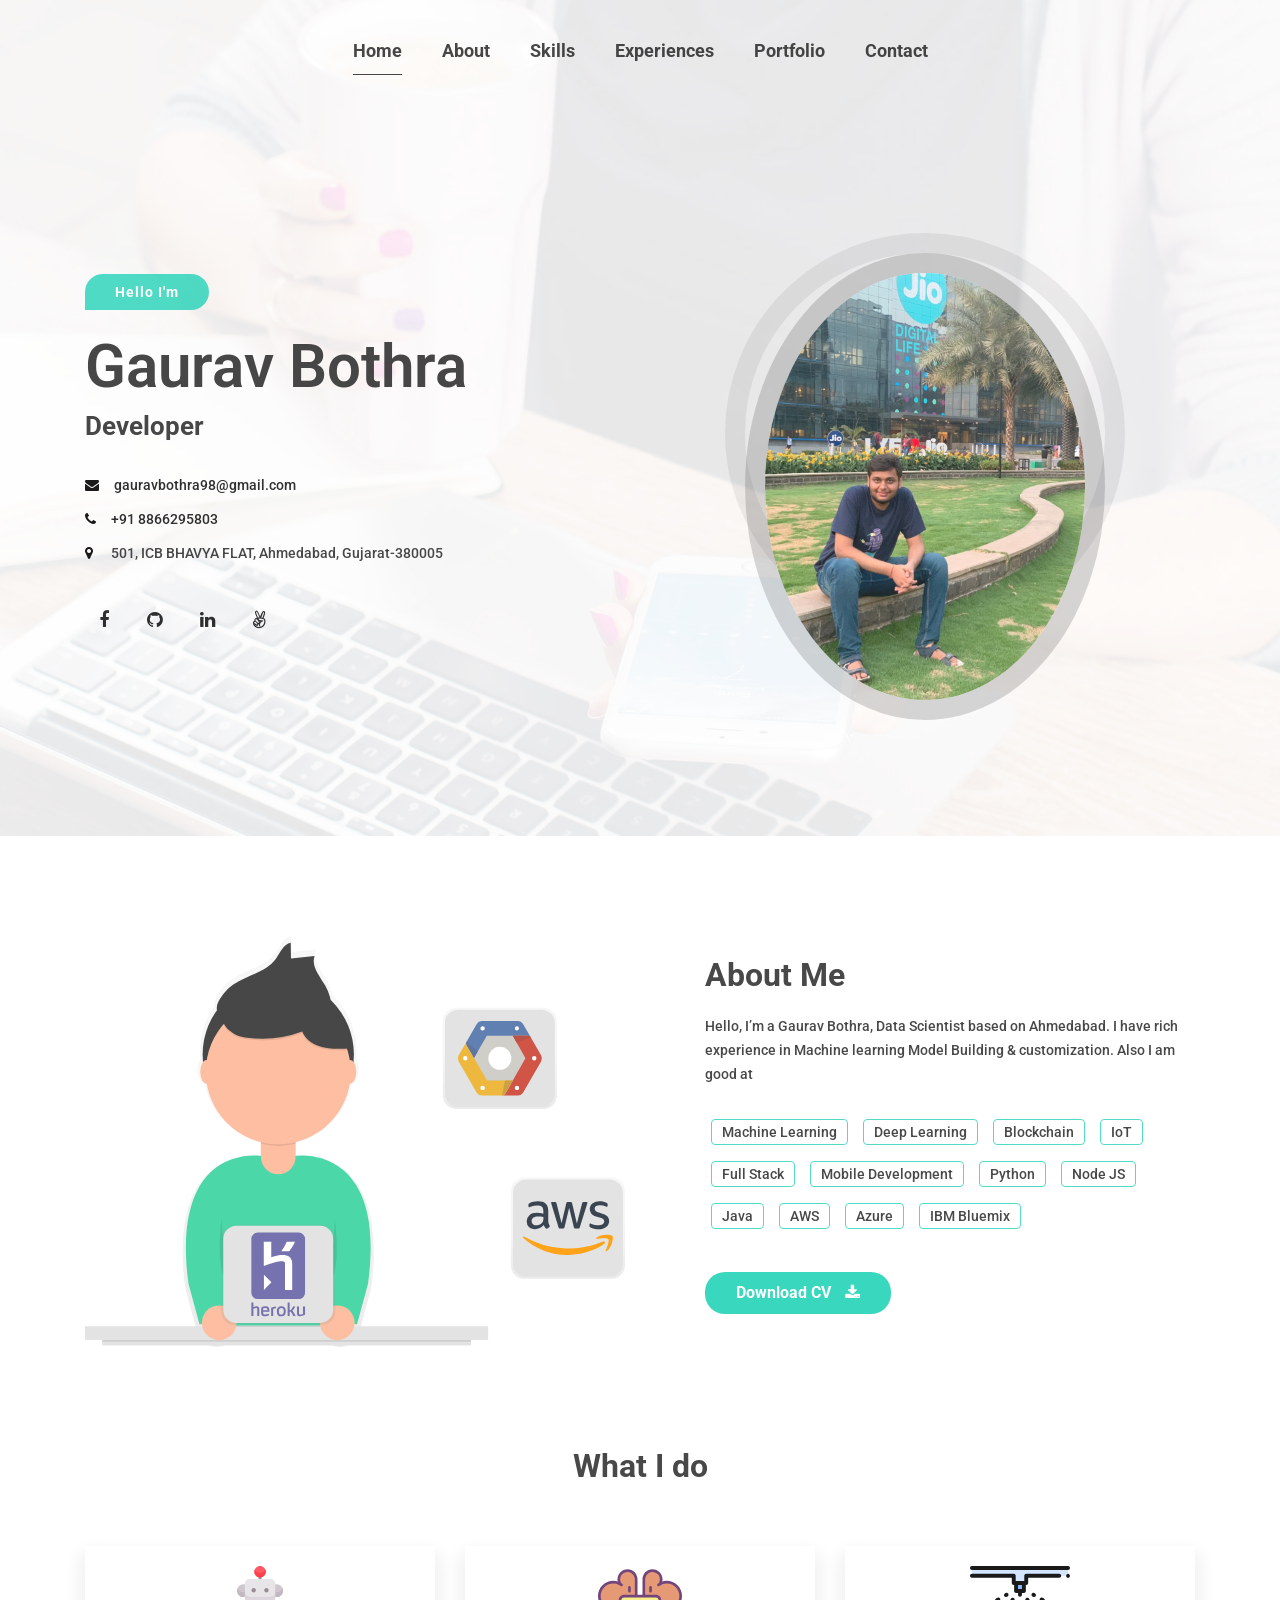
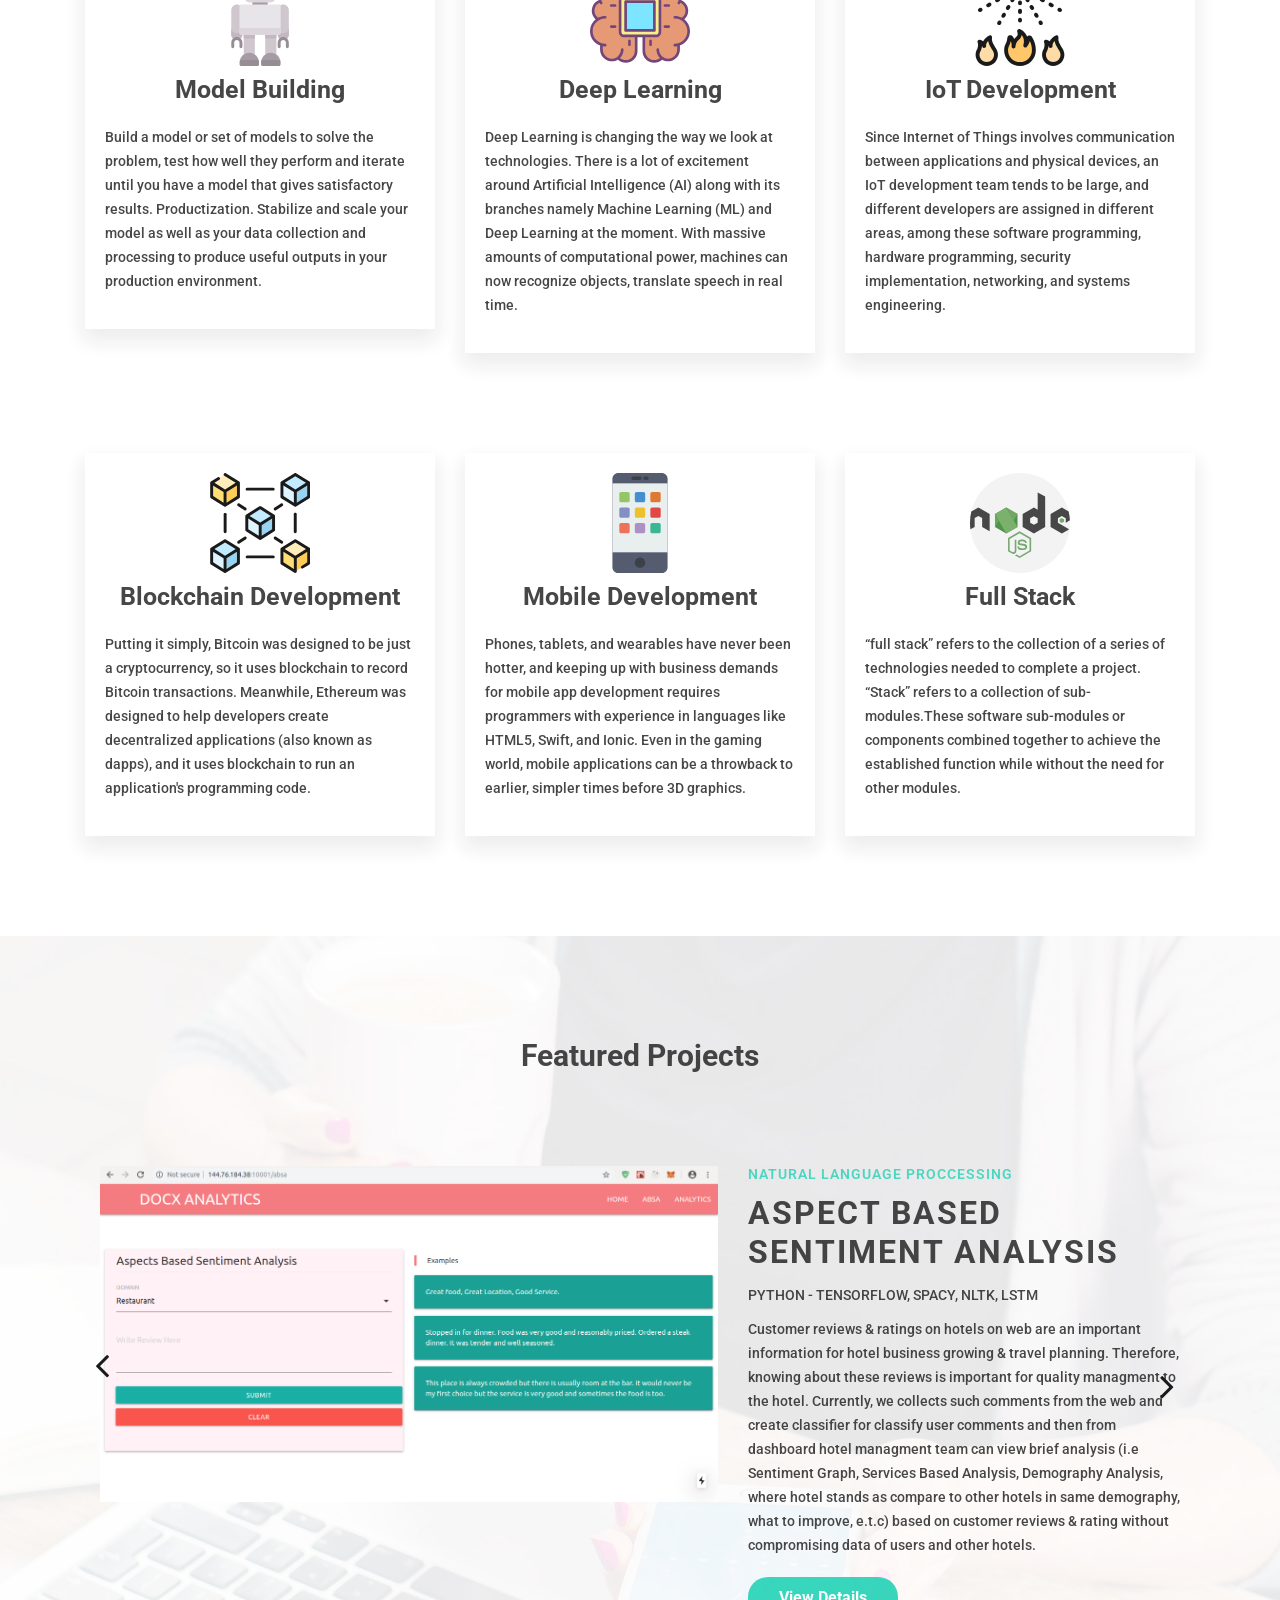
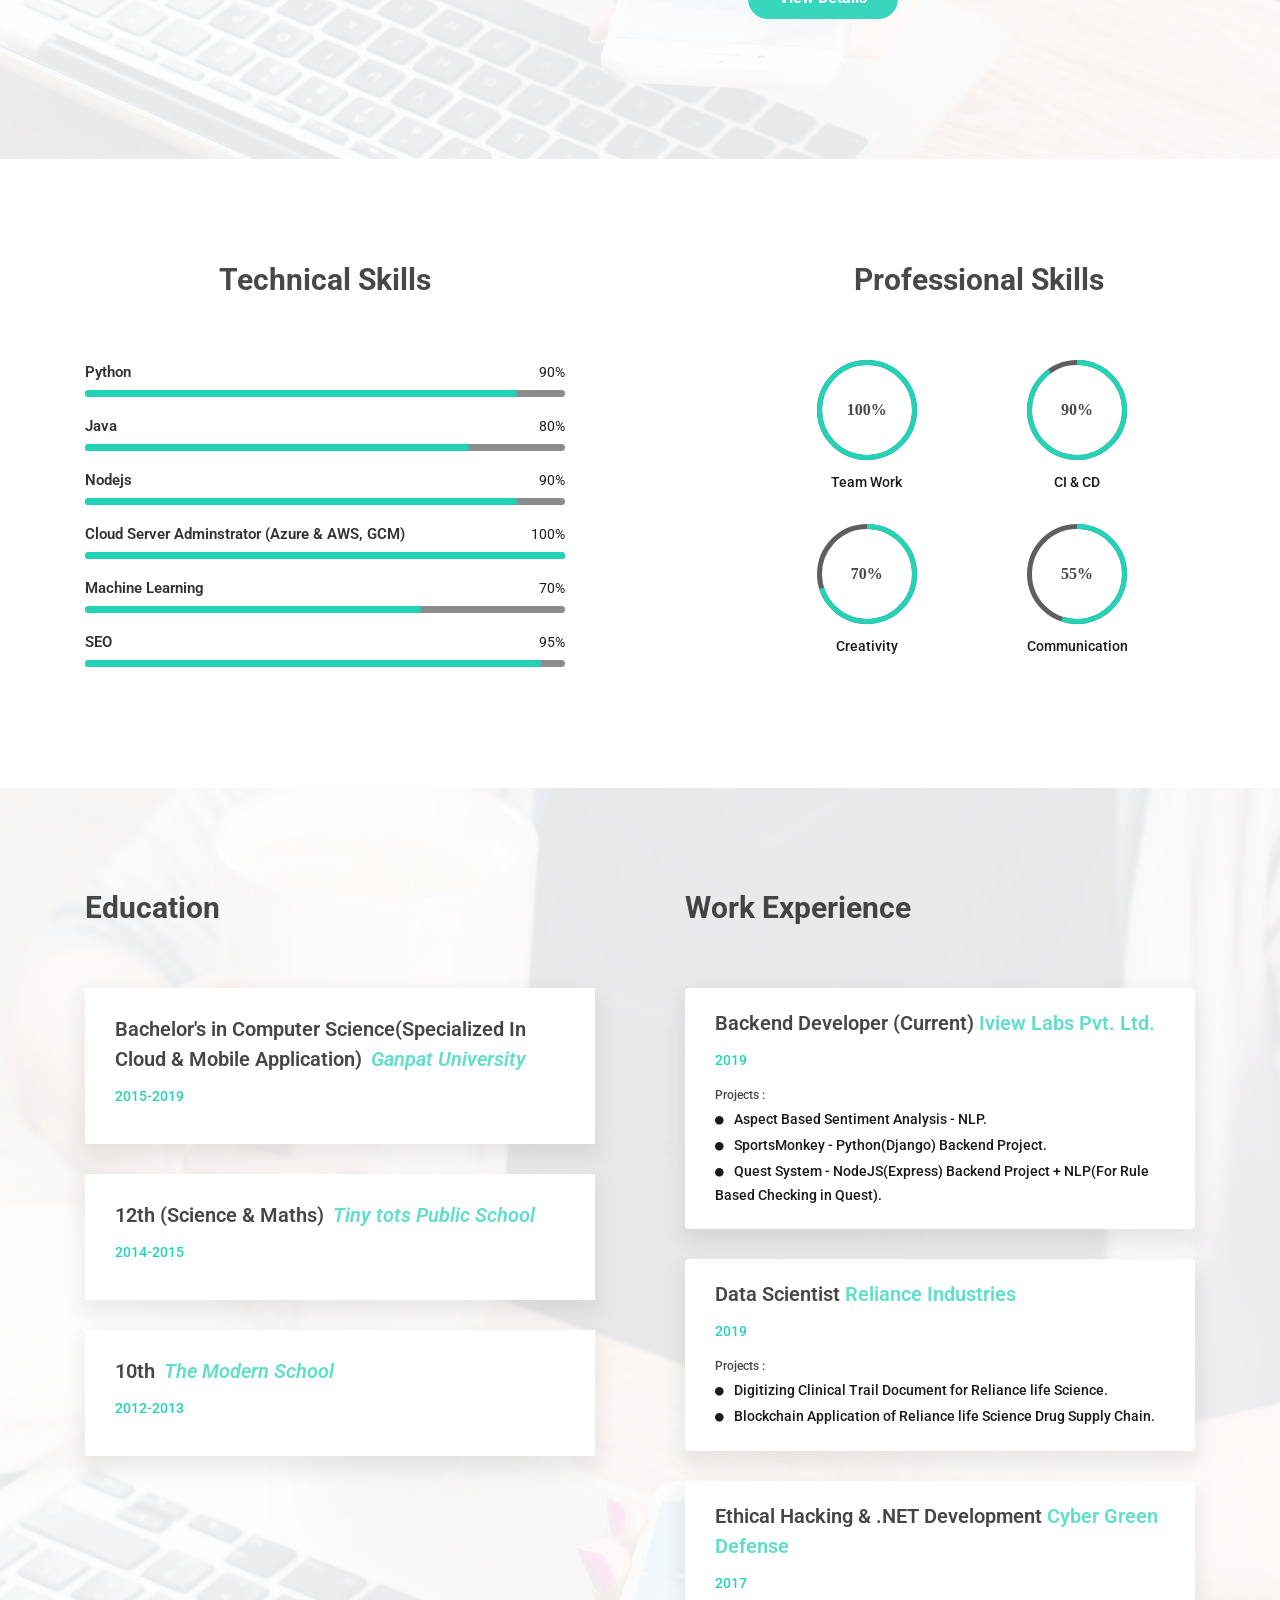
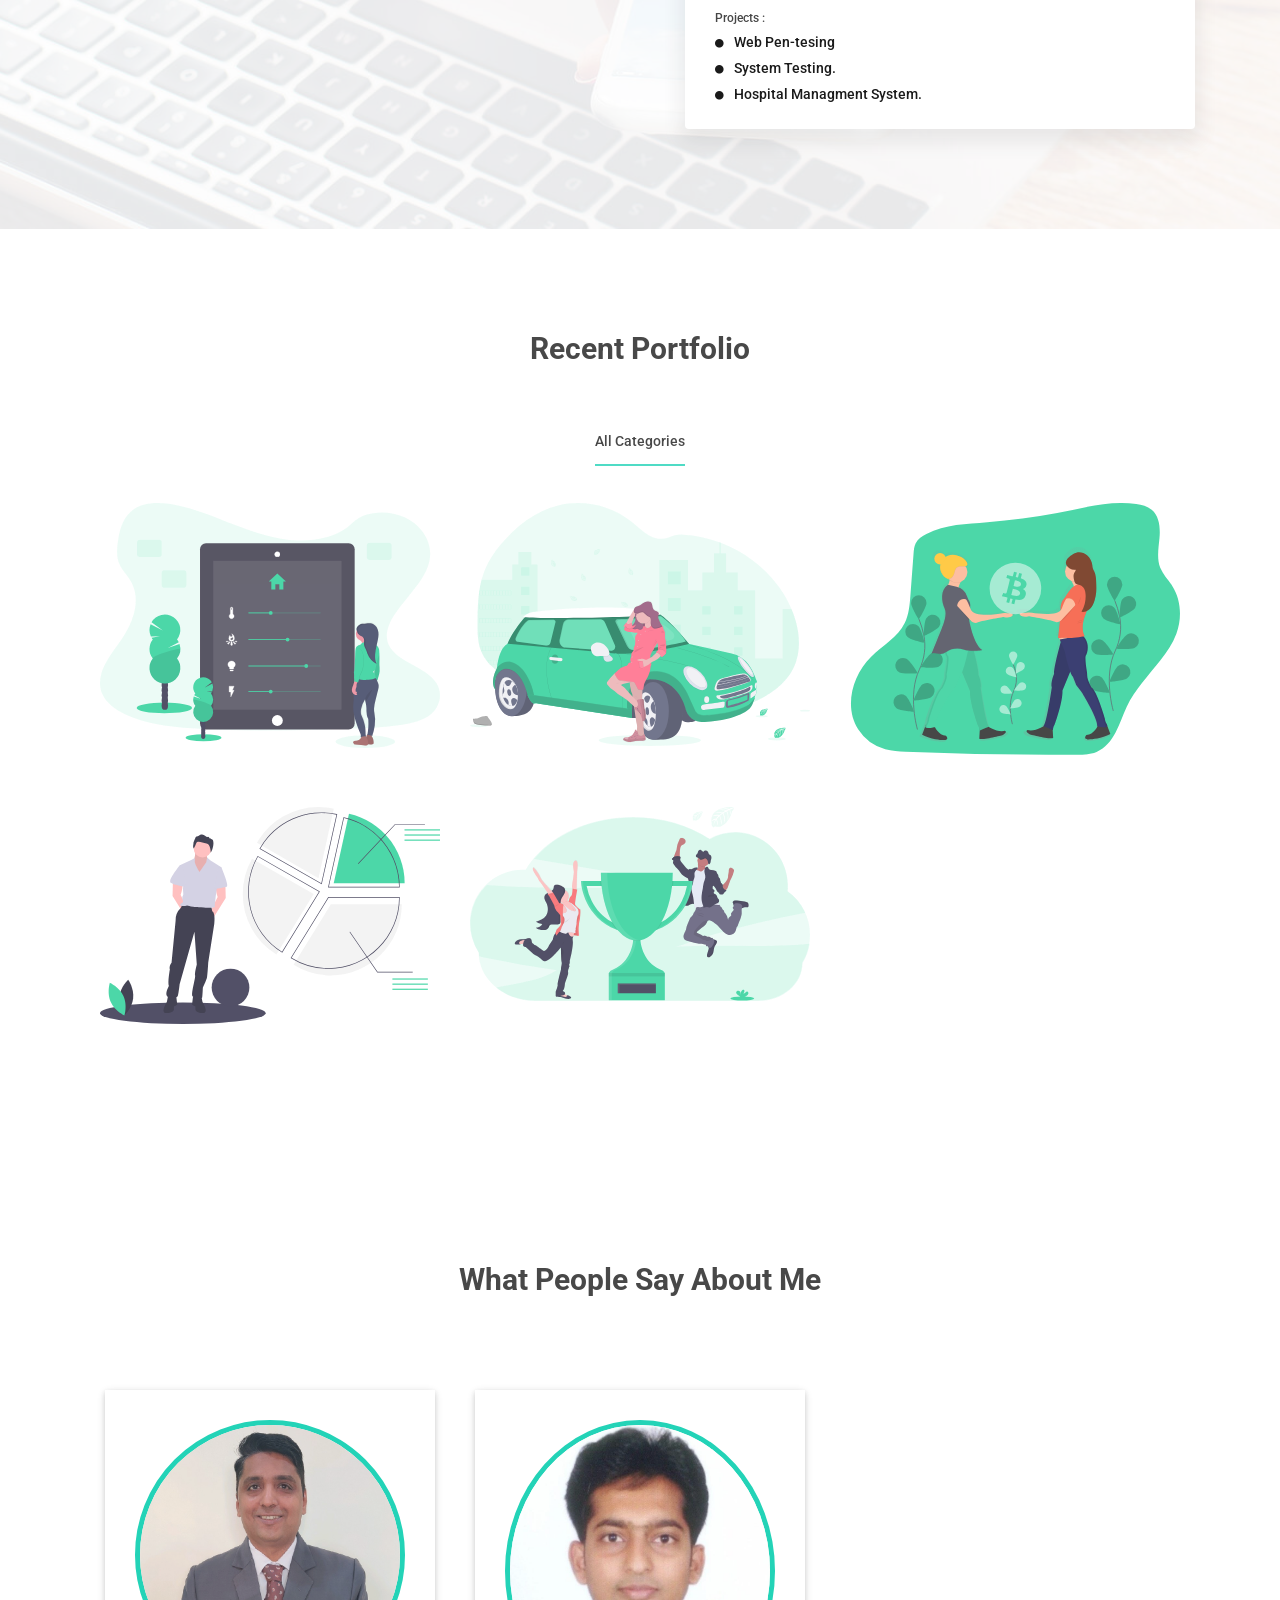
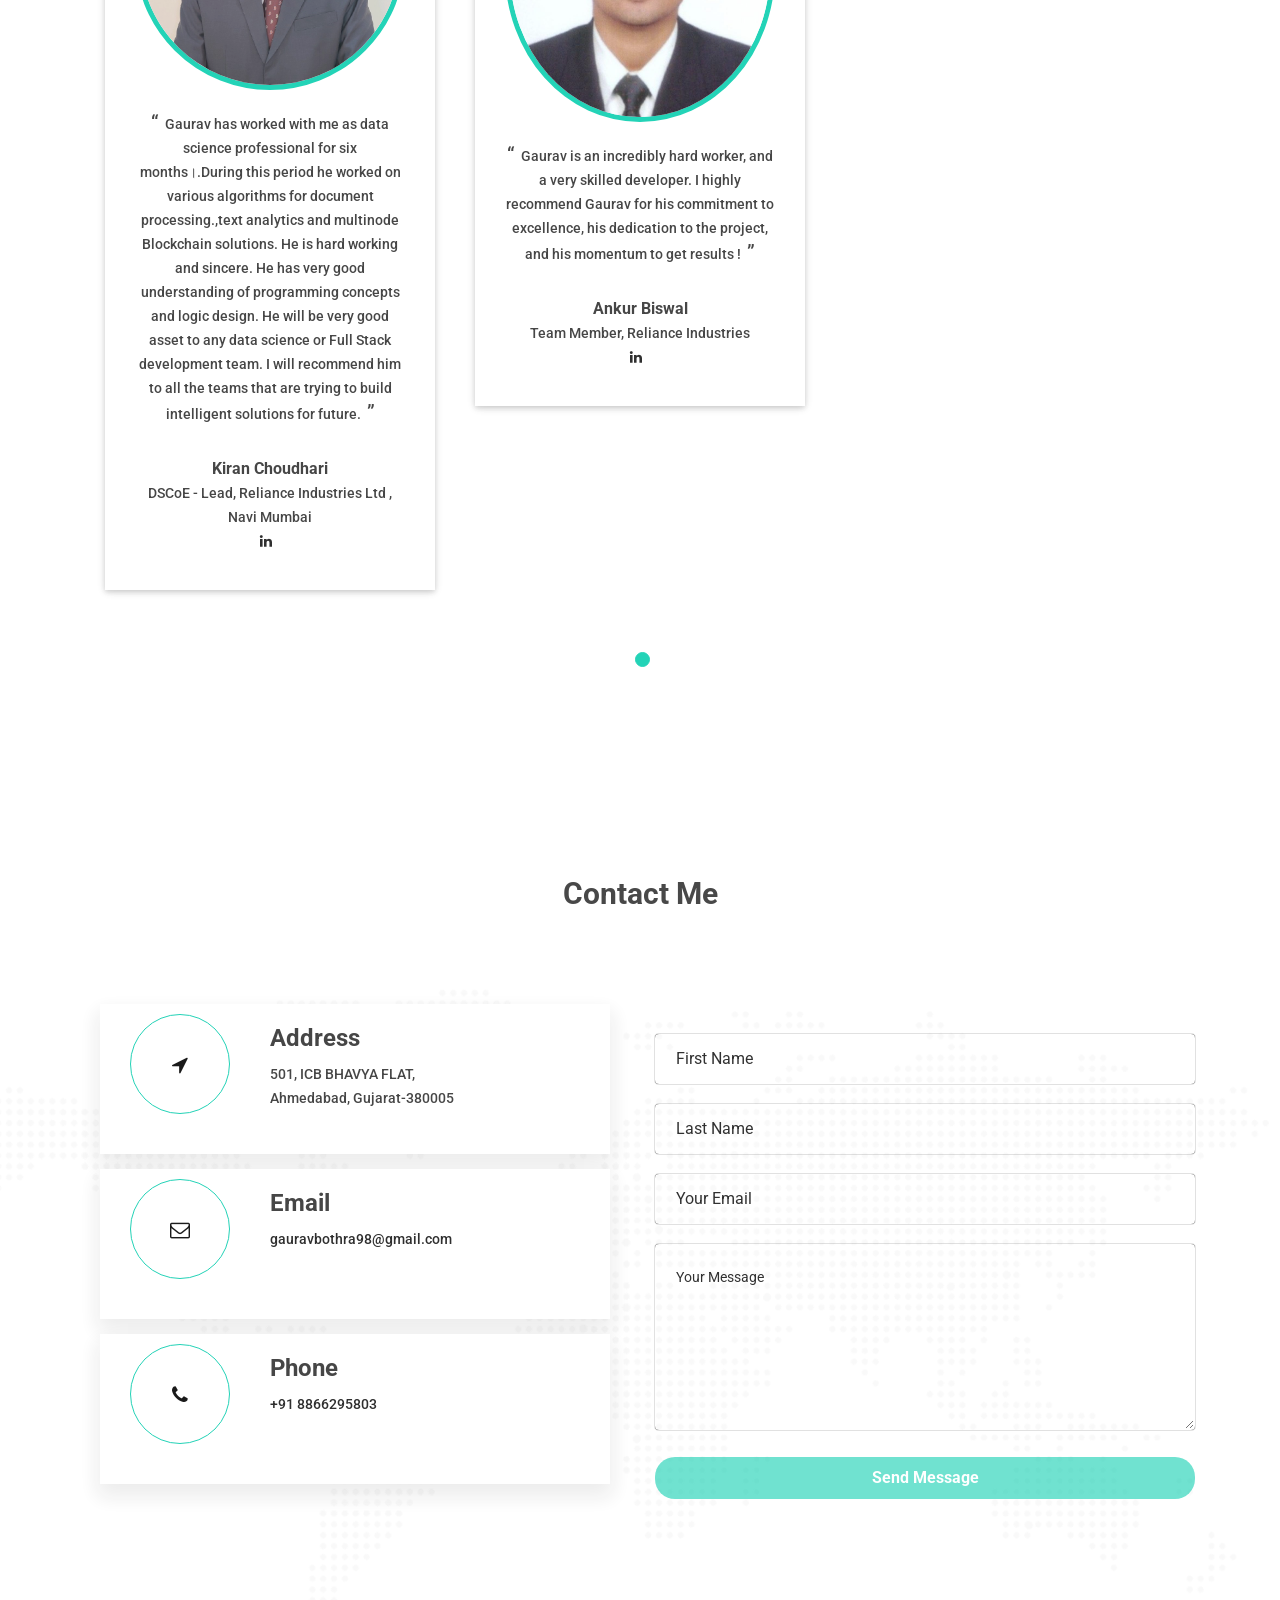
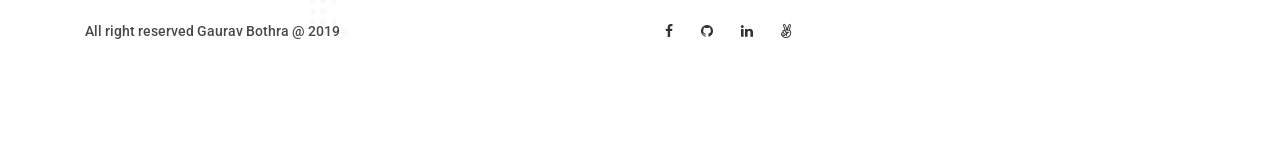
==== commit 8414dc90: "Update index.html" ====
--- a/index.html
+++ b/index.html
@@ -898,13 +898,13 @@
                                             <h4 class="project-category wow fadeInUp" data-wow-duration="0.8s"
                                                 data-wow-delay="0.4s">Blockchain</h4>
                                             <h2 class="wow fadeInUp" data-wow-duration="0.8s" data-wow-delay="0.5s">
-                                                Reliance Life Sciences Drug Suppy Chain
+                                                Life Sciences Drug Suppy Chain
                                             </h2>
                                             <span class="wow fadeInUp" data-wow-duration="0.8s"
                                                 data-wow-delay="0.6s">Blockchain - Hyperledger Fabric, Nodejs, Azure
                                                 VM</span>
                                             <p class="wow fadeInUp" data-wow-duration="0.8s" data-wow-delay="0.7s">
-                                                Reliance Life Science Manufacture & Sells Drugs, prevention a
+                                                Life Science Manufacture & Sells Drugs, prevention a
                                                 counterfeit drug is important for them. We create a Blockchain
                                                 application
                                                 for them, Blockchain technology provides the pharmaceutical supply chain
@@ -933,23 +933,21 @@
                                             <h4 class="project-category wow fadeInUp" data-wow-duration="0.8s"
                                                 data-wow-delay="0.4s">Computer Vision</h4>
                                             <h2 class="wow fadeInUp" data-wow-duration="0.8s" data-wow-delay="0.5s">
-                                                Digitizing Clinical Reports for Reliance Life Sciences
+                                                Digitizing Clinical Reports for Life Sciences
                                             </h2>
                                             <span class="wow fadeInUp" data-wow-duration="0.8s"
                                                 data-wow-delay="0.6s">Python - Opencv, scikit-image, tesseract
                                                 engine</span>
                                             <p class="wow fadeInUp" data-wow-duration="0.8s" data-wow-delay="0.7s">
-                                                Reliance Life Science conducts multiple clinical trails
+                                                Life Science conducts multiple clinical trails
                                                 which are documented in a particular format which consist of both
                                                 text as well as handwritten. Due to the physical nature of the
                                                 document it is very difficult for analysis. The clinical trial document
                                                 contains crucial information of patients with proper analysis it can
                                                 help doctors to take important decisions. We created a web
-                                                application for Reliance Life Science, using that they can upload their
+                                                application for Life Science, using that they can upload their
                                                 clinical trial document and they can perform proper analysis of
-                                                patients. We get around 70% accuracy for Handwritten text (Model is
-                                                created by us). RLS can easily search a keyword from different
-                                                documents.
+                                                patients.
                                             </p>
                                         </div>
                                     </div>
